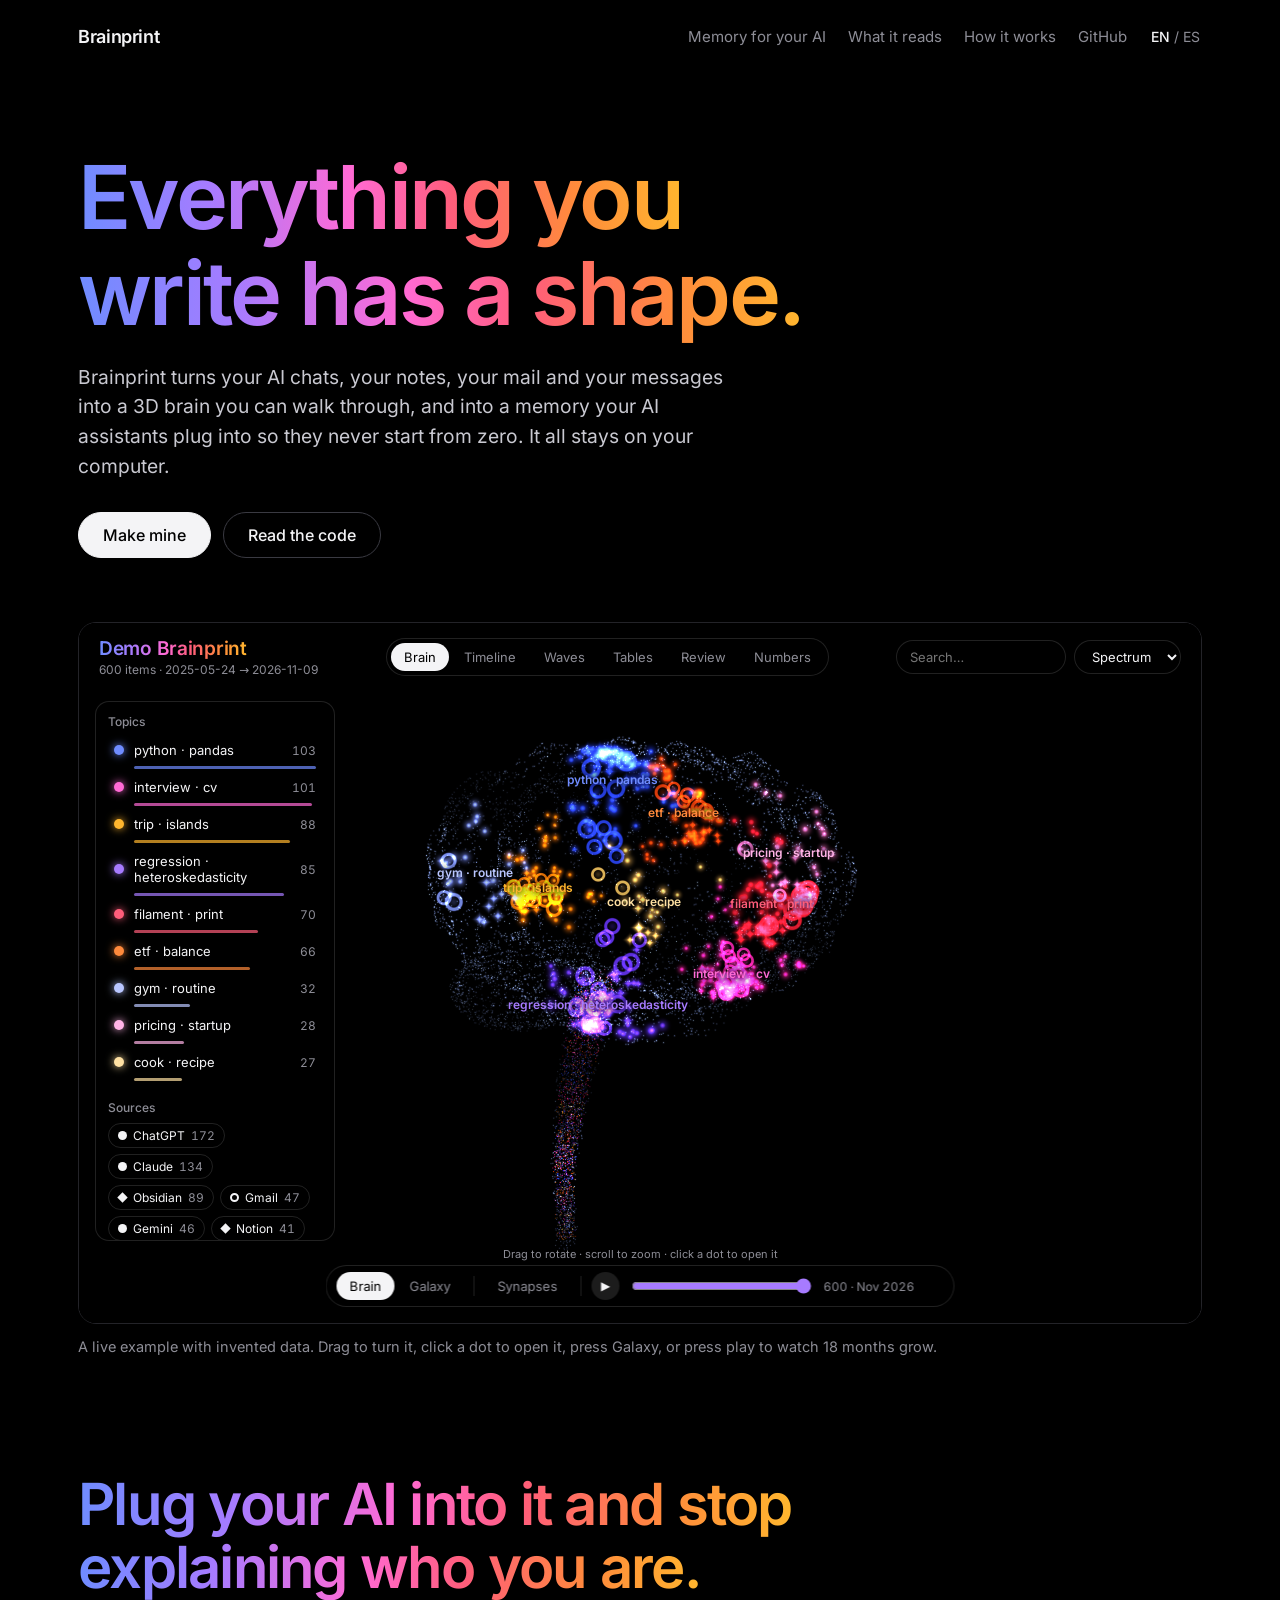
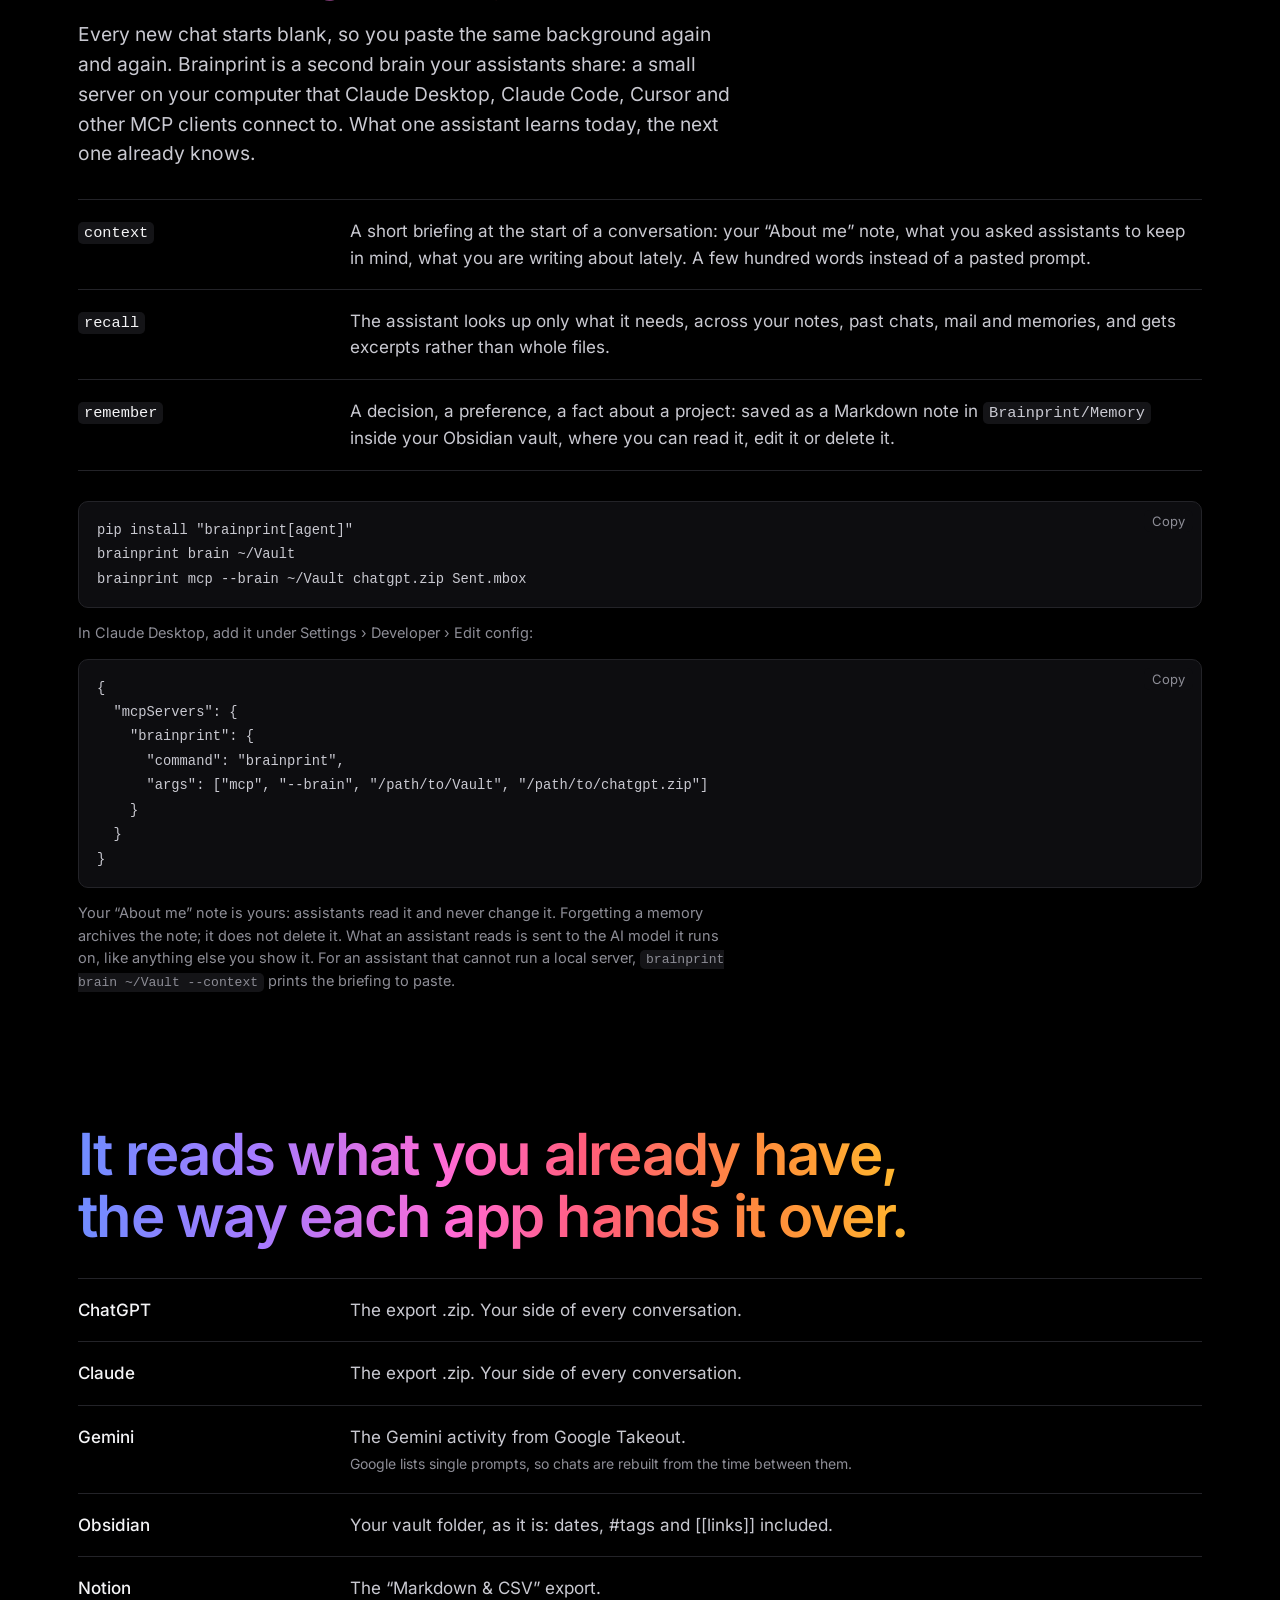
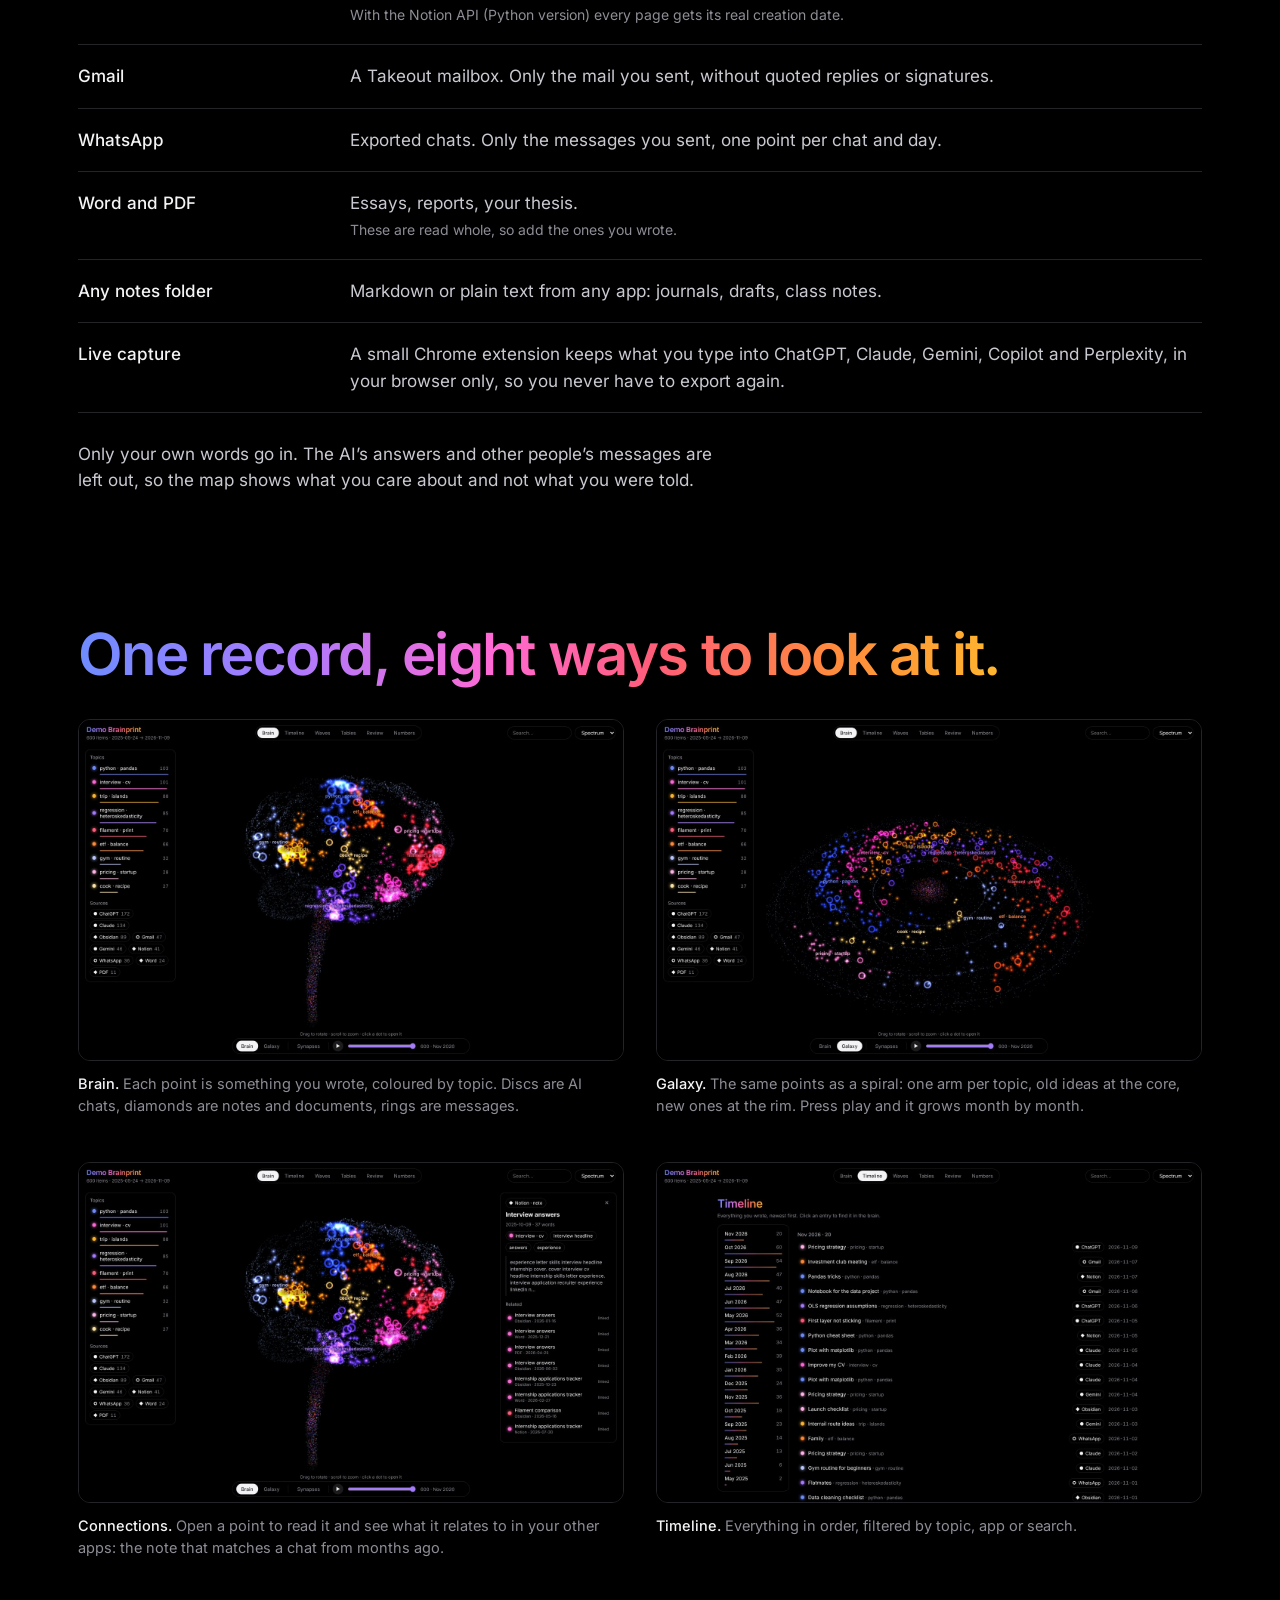
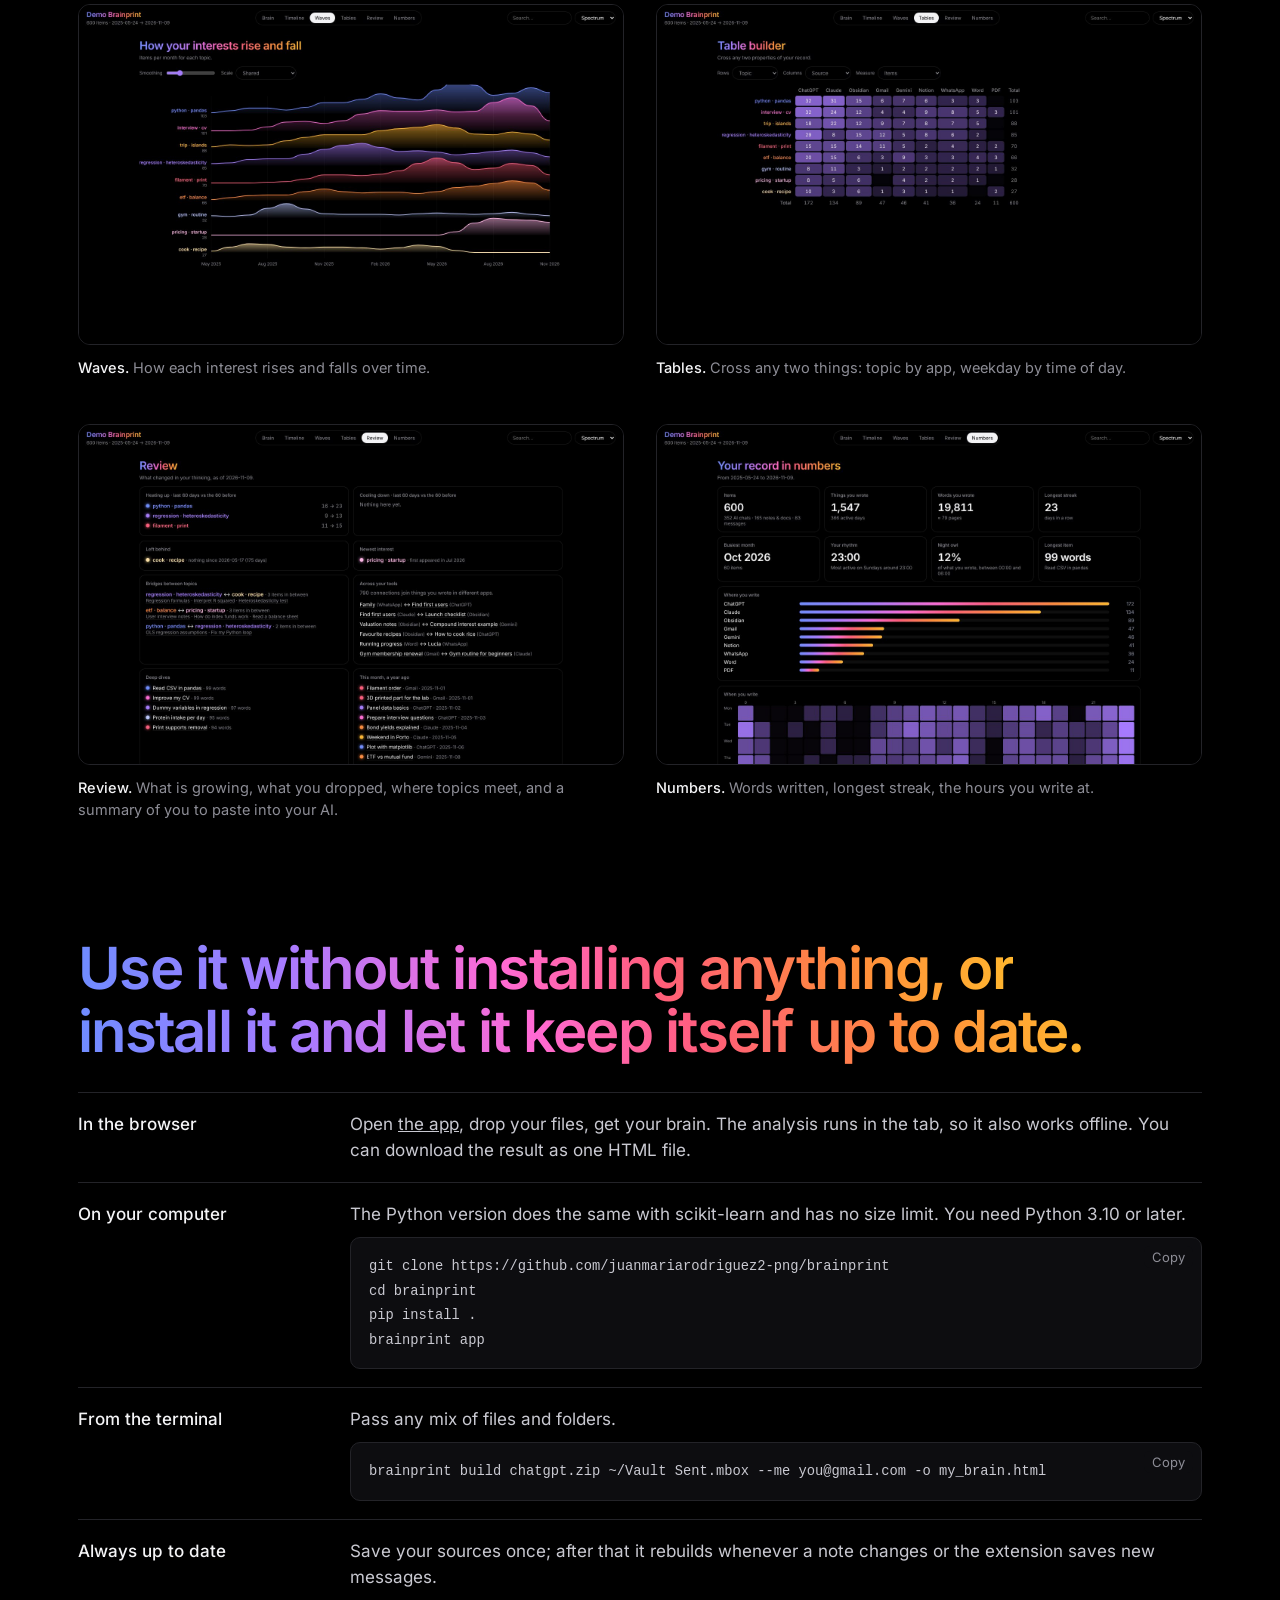
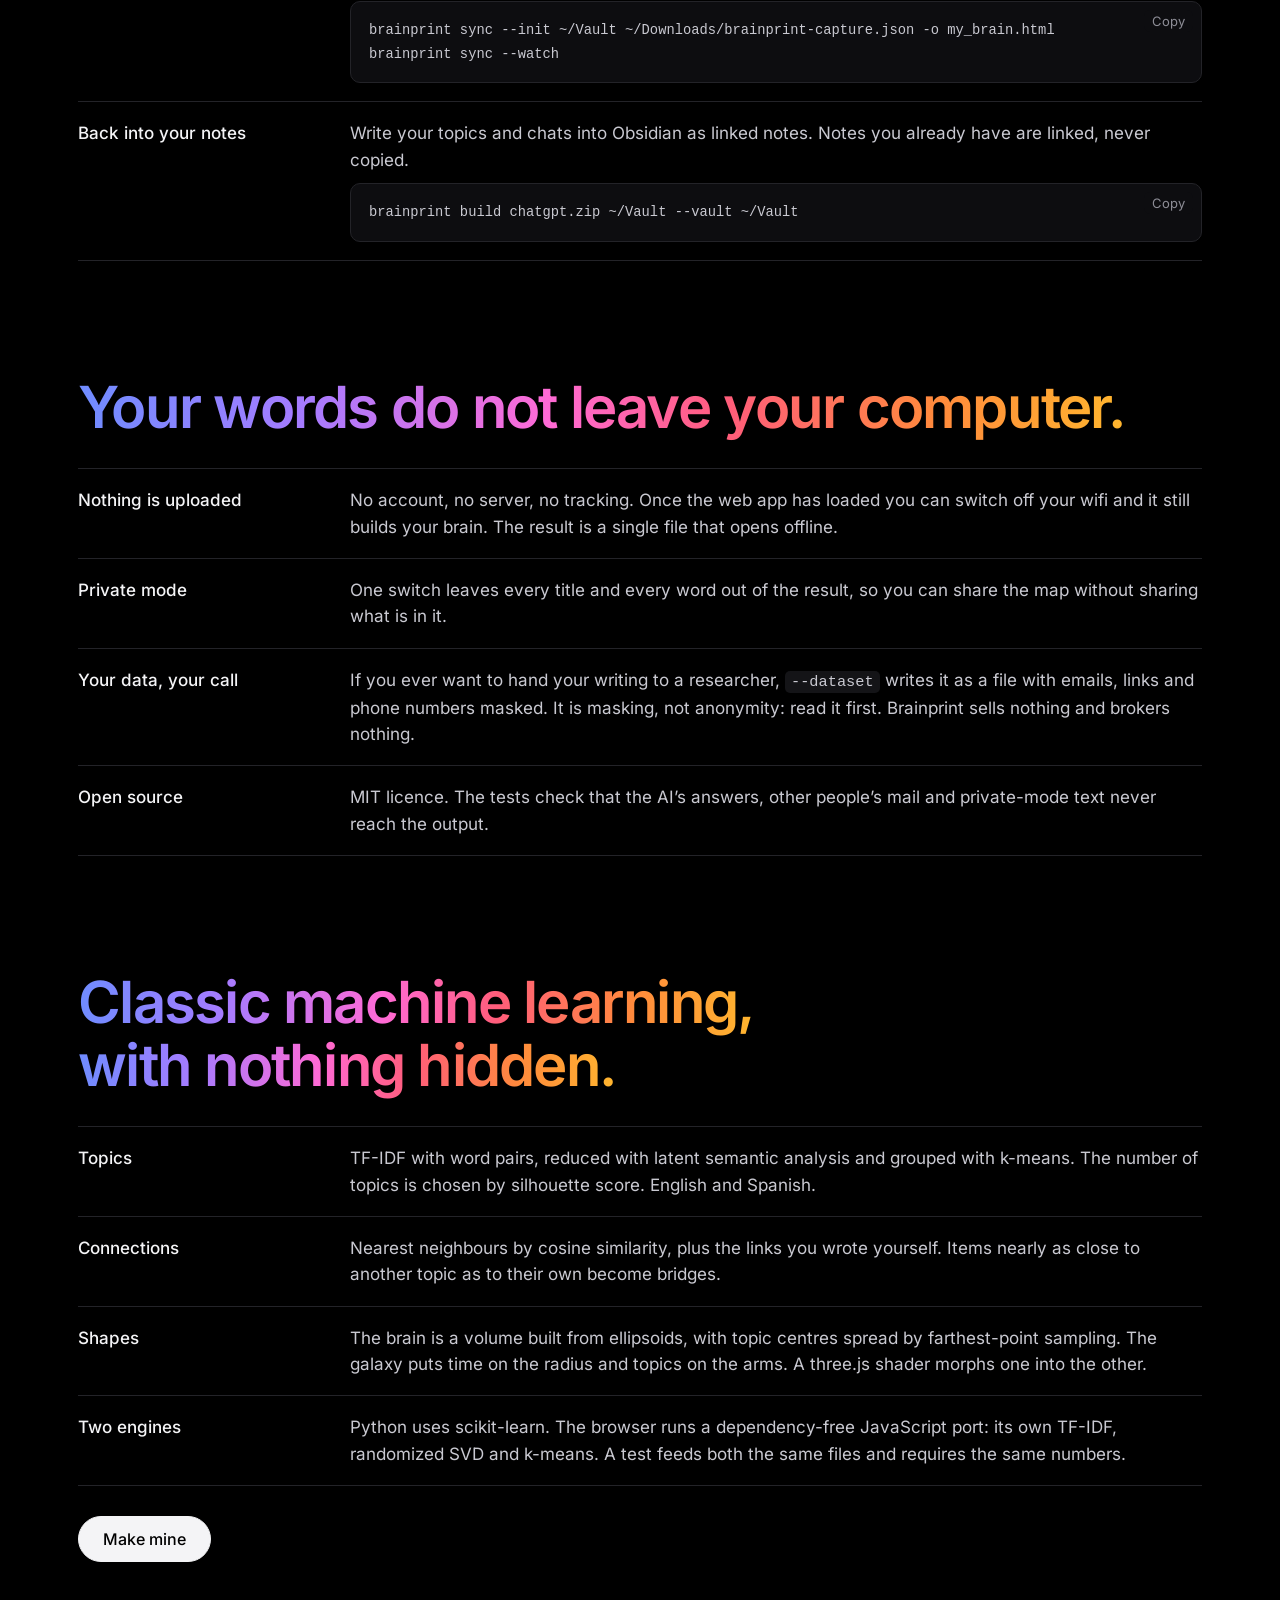
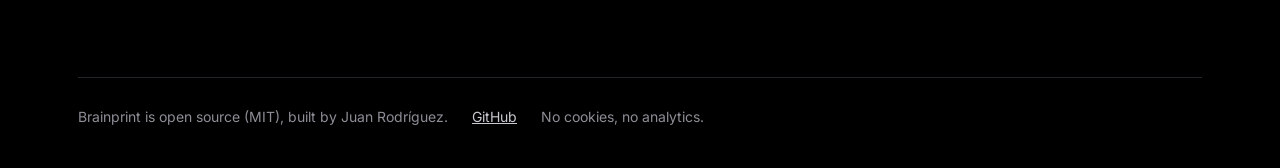
==== docs/index.html @ 8b0976f0 "Brainprint 0.3.0" ====
<!DOCTYPE html>
<html lang="en">
<head>
<meta charset="utf-8">
<meta name="viewport" content="width=device-width, initial-scale=1">
<title>Brainprint: everything you write, as a 3D brain</title>
<meta name="description" content="Brainprint turns your AI chats, notes, documents, mail and messages into a 3D brain you can explore. It runs in your browser and uploads nothing. Open source.">
<meta property="og:title" content="Brainprint: everything you write, as a 3D brain">
<meta property="og:description" content="Your AI chats, notes, mail and messages as a 3D map of what you think about. Runs in your browser, uploads nothing.">
<meta property="og:image" content="https://juanmariarodriguez2-png.github.io/brainprint/img/brain.jpg">
<meta property="og:type" content="website">
<meta name="twitter:card" content="summary_large_image">
<link rel="icon" href="data:image/svg+xml,%3Csvg xmlns='http://www.w3.org/2000/svg' viewBox='0 0 32 32'%3E%3Cdefs%3E%3ClinearGradient id='g' x1='0' x2='1'%3E%3Cstop stop-color='%236f8cff'/%3E%3Cstop offset='.5' stop-color='%23ff6ad5'/%3E%3Cstop offset='1' stop-color='%23ffb62e'/%3E%3C/linearGradient%3E%3C/defs%3E%3Crect width='32' height='32' rx='7' fill='%23000'/%3E%3Ccircle cx='16' cy='16' r='7' fill='url(%23g)'/%3E%3C/svg%3E">
<link rel="stylesheet" href="site.css">
<style>
  .hero { padding-top: clamp(30px, 6vw, 80px); }
  .hero .say { font-size: clamp(38px, 7vw, 88px); }
  .stage { margin-top: clamp(36px, 5vw, 64px); }
  .stage iframe { display: block; width: 100%; height: min(78vh, 760px); min-height: 460px; border: 1px solid var(--line); border-radius: 18px; background: #000; }
  .stage figcaption, .views figcaption { color: var(--mute); font-size: 14.5px; margin-top: 12px; }
  figure { margin: 0; }
  .after { margin-top: 30px; }
  .views { display: grid; grid-template-columns: repeat(2, 1fr); gap: 44px 32px; margin-top: 34px; }
  .views img { width: 100%; aspect-ratio: 16 / 10; object-fit: cover; object-position: top; border: 1px solid var(--line); border-radius: 12px; background: #000; }
  .views figcaption b { color: var(--ink); font-weight: 500; }
  .own { margin-top: 28px; max-width: var(--text); color: var(--soft); }
  pre { position: relative; }
  .copy { all: unset; position: absolute; top: 8px; right: 8px; cursor: pointer; color: var(--mute); font: 13px "Inter", sans-serif;
    background: #0d0d10; padding: 3px 8px; border-radius: 6px; }
  .copy:hover { color: var(--ink); }
  .rows .what pre { margin: 10px 0 0; }
  @media (max-width: 720px) { .views { grid-template-columns: 1fr; gap: 32px; } .stage iframe { height: 70vh; border-radius: 12px; } .top a.opt { display: none; } }
</style>
</head>
<body>
<div class="wrap">
  <header class="top">
    <a class="mark" href="./">Brainprint</a>
    <a class="opt" href="#memory" data-i="navMemory"></a>
    <a class="opt" href="#reads" data-i="navReads"></a>
    <a class="opt" href="#how" data-i="navHow"></a>
    <a href="https://github.com/juanmariarodriguez2-png/brainprint">GitHub</a>
    <button class="lang" id="lang" type="button"></button>
  </header>

  <main>
    <div class="hero">
      <h1 class="say" data-i="heroSay"></h1>
      <p class="lead" data-i="heroLead"></p>
      <div class="actions">
        <a class="btn" href="app/" id="make" data-i="make"></a>
        <a class="btn ghost" href="https://github.com/juanmariarodriguez2-png/brainprint" data-i="code"></a>
      </div>
      <figure class="stage">
        <iframe src="demo.html" title="Brainprint demo" loading="lazy"></iframe>
        <figcaption data-i="demoCap"></figcaption>
      </figure>
    </div>

    <section id="memory">
      <h2 class="say" data-i="agSay"></h2>
      <p class="lead" data-i="agLead"></p>
      <ul class="rows after">
        <li><span class="name"><code>context</code></span><span class="what" data-i="agContext"></span></li>
        <li><span class="name"><code>recall</code></span><span class="what" data-i="agRecall"></span></li>
        <li><span class="name"><code>remember</code></span><span class="what" data-i="agRemember"></span></li>
      </ul>
      <pre class="after"><code>pip install "brainprint[agent]"
brainprint brain ~/Vault
brainprint mcp --brain ~/Vault chatgpt.zip Sent.mbox</code></pre>
      <p class="note" data-i="agCfg"></p>
      <pre><code>{
  "mcpServers": {
    "brainprint": {
      "command": "brainprint",
      "args": ["mcp", "--brain", "/path/to/Vault", "/path/to/chatgpt.zip"]
    }
  }
}</code></pre>
      <p class="note" data-i="agNote" style="max-width:660px"></p>
    </section>

    <section id="reads">
      <h2 class="say" data-i="readsSay"></h2>
      <ul class="rows after">
        <li><span class="name">ChatGPT</span><span class="what" data-i="rChatgpt"></span></li>
        <li><span class="name">Claude</span><span class="what" data-i="rClaude"></span></li>
        <li><span class="name">Gemini</span><span class="what" data-i="rGemini"></span></li>
        <li><span class="name">Obsidian</span><span class="what" data-i="rObsidian"></span></li>
        <li><span class="name">Notion</span><span class="what" data-i="rNotion"></span></li>
        <li><span class="name">Gmail</span><span class="what" data-i="rGmail"></span></li>
        <li><span class="name">WhatsApp</span><span class="what" data-i="rWhatsapp"></span></li>
        <li><span class="name" data-i="rDocsT"></span><span class="what" data-i="rDocs"></span></li>
        <li><span class="name" data-i="rFolderT"></span><span class="what" data-i="rFolder"></span></li>
        <li><span class="name" data-i="rLiveT"></span><span class="what" data-i="rLive"></span></li>
      </ul>
      <p class="own" data-i="own"></p>
    </section>

    <section id="views">
      <h2 class="say" data-i="viewsSay"></h2>
      <div class="views">
        <figure><img src="img/brain.jpg" alt="" loading="lazy"><figcaption data-i="vBrain"></figcaption></figure>
        <figure><img src="img/galaxy.jpg" alt="" loading="lazy"><figcaption data-i="vGalaxy"></figcaption></figure>
        <figure><img src="img/detail.jpg" alt="" loading="lazy"><figcaption data-i="vLinks"></figcaption></figure>
        <figure><img src="img/timeline.jpg" alt="" loading="lazy"><figcaption data-i="vTime"></figcaption></figure>
        <figure><img src="img/waves.jpg" alt="" loading="lazy"><figcaption data-i="vWaves"></figcaption></figure>
        <figure><img src="img/tables.jpg" alt="" loading="lazy"><figcaption data-i="vTables"></figcaption></figure>
        <figure><img src="img/review.jpg" alt="" loading="lazy"><figcaption data-i="vReview"></figcaption></figure>
        <figure><img src="img/numbers.jpg" alt="" loading="lazy"><figcaption data-i="vNumbers"></figcaption></figure>
      </div>
    </section>

    <section id="use">
      <h2 class="say" data-i="useSay"></h2>
      <ul class="rows after">
        <li><span class="name" data-i="uWebT"></span><span class="what" data-i="uWeb"></span></li>
        <li><span class="name" data-i="uPyT"></span><span class="what"><span data-i="uPy"></span>
<pre><code>git clone https://github.com/juanmariarodriguez2-png/brainprint
cd brainprint
pip install .
brainprint app</code></pre></span></li>
        <li><span class="name" data-i="uCliT"></span><span class="what"><span data-i="uCli"></span>
<pre><code>brainprint build chatgpt.zip ~/Vault Sent.mbox --me you@gmail.com -o my_brain.html</code></pre></span></li>
        <li><span class="name" data-i="uLiveT"></span><span class="what"><span data-i="uLive"></span>
<pre><code>brainprint sync --init ~/Vault ~/Downloads/brainprint-capture.json -o my_brain.html
brainprint sync --watch</code></pre></span></li>
        <li><span class="name" data-i="uBackT"></span><span class="what"><span data-i="uBack"></span>
<pre><code>brainprint build chatgpt.zip ~/Vault --vault ~/Vault</code></pre></span></li>
      </ul>
    </section>

    <section id="privacy">
      <h2 class="say" data-i="prSay"></h2>
      <ul class="rows after">
        <li><span class="name" data-i="p1T"></span><span class="what" data-i="p1"></span></li>
        <li><span class="name" data-i="p2T"></span><span class="what" data-i="p2"></span></li>
        <li><span class="name" data-i="p3T"></span><span class="what" data-i="p3"></span></li>
        <li><span class="name" data-i="p4T"></span><span class="what" data-i="p4"></span></li>
      </ul>
    </section>

    <section id="how">
      <h2 class="say" data-i="howSay"></h2>
      <ul class="rows after">
        <li><span class="name" data-i="h1T"></span><span class="what" data-i="h1"></span></li>
        <li><span class="name" data-i="h2T"></span><span class="what" data-i="h2"></span></li>
        <li><span class="name" data-i="h3T"></span><span class="what" data-i="h3"></span></li>
        <li><span class="name" data-i="h4T"></span><span class="what" data-i="h4"></span></li>
      </ul>
      <div class="actions"><a class="btn" href="app/" data-i="make"></a></div>
    </section>
  </main>

  <footer class="end">
    <span data-i="foot1"></span>
    <a href="https://github.com/juanmariarodriguez2-png/brainprint">GitHub</a>
    <span data-i="foot2"></span>
  </footer>
</div>

<script>
const TXT = {
  en: {
    lang: '<b>EN</b> / ES', navMemory: 'Memory for your AI', navReads: 'What it reads', navHow: 'How it works', copy: 'Copy', copied: 'Copied',
    title: 'Brainprint: everything you write, as a 3D brain',
    heroSay: 'Everything you write has a shape.',
    heroLead: 'Brainprint turns your AI chats, your notes, your mail and your messages into a 3D brain you can walk through, and into a memory your AI assistants plug into so they never start from zero. It all stays on your computer.',
    make: 'Make mine', code: 'Read the code',
    demoCap: 'A live example with invented data. Drag to turn it, click a dot to open it, press Galaxy, or press play to watch 18 months grow.',
    readsSay: 'It reads what you already have, the way each app hands it over.',
    rChatgpt: 'The export .zip. Your side of every conversation.',
    rClaude: 'The export .zip. Your side of every conversation.',
    rGemini: 'The Gemini activity from Google Takeout. <small>Google lists single prompts, so chats are rebuilt from the time between them.</small>',
    rObsidian: 'Your vault folder, as it is: dates, #tags and [[links]] included.',
    rNotion: 'The “Markdown &amp; CSV” export. <small>With the Notion API (Python version) every page gets its real creation date.</small>',
    rGmail: 'A Takeout mailbox. Only the mail you sent, without quoted replies or signatures.',
    rWhatsapp: 'Exported chats. Only the messages you sent, one point per chat and day.',
    rDocsT: 'Word and PDF', rDocs: 'Essays, reports, your thesis. <small>These are read whole, so add the ones you wrote.</small>',
    rFolderT: 'Any notes folder', rFolder: 'Markdown or plain text from any app: journals, drafts, class notes.',
    rLiveT: 'Live capture', rLive: 'A small Chrome extension keeps what you type into ChatGPT, Claude, Gemini, Copilot and Perplexity, in your browser only, so you never have to export again.',
    own: 'Only your own words go in. The AI’s answers and other people’s messages are left out, so the map shows what you care about and not what you were told.',
    viewsSay: 'One record, eight ways to look at it.',
    vBrain: '<b>Brain.</b> Each point is something you wrote, coloured by topic. Discs are AI chats, diamonds are notes and documents, rings are messages.',
    vGalaxy: '<b>Galaxy.</b> The same points as a spiral: one arm per topic, old ideas at the core, new ones at the rim. Press play and it grows month by month.',
    vLinks: '<b>Connections.</b> Open a point to read it and see what it relates to in your other apps: the note that matches a chat from months ago.',
    vTime: '<b>Timeline.</b> Everything in order, filtered by topic, app or search.',
    vWaves: '<b>Waves.</b> How each interest rises and falls over time.',
    vTables: '<b>Tables.</b> Cross any two things: topic by app, weekday by time of day.',
    vReview: '<b>Review.</b> What is growing, what you dropped, where topics meet, and a summary of you to paste into your AI.',
    vNumbers: '<b>Numbers.</b> Words written, longest streak, the hours you write at.',
    useSay: 'Use it without installing anything, or install it and let it keep itself up to date.',
    uWebT: 'In the browser', uWeb: 'Open <a href="app/">the app</a>, drop your files, get your brain. The analysis runs in the tab, so it also works offline. You can download the result as one HTML file.',
    uPyT: 'On your computer', uPy: 'The Python version does the same with scikit-learn and has no size limit. You need Python 3.10 or later.',
    uCliT: 'From the terminal', uCli: 'Pass any mix of files and folders.',
    uLiveT: 'Always up to date', uLive: 'Save your sources once; after that it rebuilds whenever a note changes or the extension saves new messages.',
    uBackT: 'Back into your notes', uBack: 'Write your topics and chats into Obsidian as linked notes. Notes you already have are linked, never copied.',
    agSay: 'Plug your AI into it and stop explaining who you are.',
    agLead: 'Every new chat starts blank, so you paste the same background again and again. Brainprint is a second brain your assistants share: a small server on your computer that Claude Desktop, Claude Code, Cursor and other MCP clients connect to. What one assistant learns today, the next one already knows.',
    agContext: 'A short briefing at the start of a conversation: your “About me” note, what you asked assistants to keep in mind, what you are writing about lately. A few hundred words instead of a pasted prompt.',
    agRecall: 'The assistant looks up only what it needs, across your notes, past chats, mail and memories, and gets excerpts rather than whole files.',
    agRemember: 'A decision, a preference, a fact about a project: saved as a Markdown note in <code>Brainprint/Memory</code> inside your Obsidian vault, where you can read it, edit it or delete it.',
    agCfg: 'In Claude Desktop, add it under Settings › Developer › Edit config:',
    agNote: 'Your “About me” note is yours: assistants read it and never change it. Forgetting a memory archives the note; it does not delete it. What an assistant reads is sent to the AI model it runs on, like anything else you show it. For an assistant that cannot run a local server, <code>brainprint brain ~/Vault --context</code> prints the briefing to paste.',
    prSay: 'Your words do not leave your computer.',
    p1T: 'Nothing is uploaded', p1: 'No account, no server, no tracking. Once the web app has loaded you can switch off your wifi and it still builds your brain. The result is a single file that opens offline.',
    p2T: 'Private mode', p2: 'One switch leaves every title and every word out of the result, so you can share the map without sharing what is in it.',
    p3T: 'Your data, your call', p3: 'If you ever want to hand your writing to a researcher, <code>--dataset</code> writes it as a file with emails, links and phone numbers masked. It is masking, not anonymity: read it first. Brainprint sells nothing and brokers nothing.',
    p4T: 'Open source', p4: 'MIT licence. The tests check that the AI’s answers, other people’s mail and private-mode text never reach the output.',
    howSay: 'Classic machine learning, with nothing hidden.',
    h1T: 'Topics', h1: 'TF-IDF with word pairs, reduced with latent semantic analysis and grouped with k-means. The number of topics is chosen by silhouette score. English and Spanish.',
    h2T: 'Connections', h2: 'Nearest neighbours by cosine similarity, plus the links you wrote yourself. Items nearly as close to another topic as to their own become bridges.',
    h3T: 'Shapes', h3: 'The brain is a volume built from ellipsoids, with topic centres spread by farthest-point sampling. The galaxy puts time on the radius and topics on the arms. A three.js shader morphs one into the other.',
    h4T: 'Two engines', h4: 'Python uses scikit-learn. The browser runs a dependency-free JavaScript port: its own TF-IDF, randomized SVD and k-means. A test feeds both the same files and requires the same numbers.',
    foot1: 'Brainprint is open source (MIT), built by Juan Rodríguez.', foot2: 'No cookies, no analytics.',
  },
  es: {
    lang: 'EN / <b>ES</b>', navMemory: 'Memoria para tu IA', navReads: 'Qué lee', navHow: 'Cómo funciona', copy: 'Copiar', copied: 'Copiado',
    title: 'Brainprint: todo lo que escribes, en un cerebro 3D',
    heroSay: 'Todo lo que escribes tiene una forma.',
    heroLead: 'Brainprint convierte tus chats con IA, tus notas, tus correos y tus mensajes en un cerebro 3D que puedes recorrer, y en una memoria a la que se conectan tus asistentes de IA para no empezar nunca de cero. Todo se queda en tu ordenador.',
    make: 'Crear el mío', code: 'Leer el código',
    demoCap: 'Un ejemplo en vivo con datos inventados. Arrastra para girarlo, pulsa un punto para abrirlo, prueba Galaxia o dale a reproducir para ver crecer 18 meses.',
    readsSay: 'Lee lo que ya tienes, tal como te lo da cada app.',
    rChatgpt: 'El .zip de exportación. Tu parte de cada conversación.',
    rClaude: 'El .zip de exportación. Tu parte de cada conversación.',
    rGemini: 'La actividad de Gemini de Google Takeout. <small>Google guarda cada pregunta suelta, así que los chats se reconstruyen por el tiempo entre ellas.</small>',
    rObsidian: 'La carpeta de tu bóveda, tal cual: con fechas, #etiquetas y [[enlaces]].',
    rNotion: 'La exportación «Markdown y CSV». <small>Con la API de Notion (versión en Python) cada página sale con su fecha real de creación.</small>',
    rGmail: 'Un buzón de Takeout. Solo el correo que enviaste, sin respuestas citadas ni firmas.',
    rWhatsapp: 'Chats exportados. Solo los mensajes que enviaste tú, un punto por chat y día.',
    rDocsT: 'Word y PDF', rDocs: 'Trabajos, informes, tu TFG. <small>Estos se leen enteros, así que añade los que hayas escrito tú.</small>',
    rFolderT: 'Cualquier carpeta de notas', rFolder: 'Markdown o texto de cualquier app: diarios, borradores, apuntes.',
    rLiveT: 'Captura en vivo', rLive: 'Una pequeña extensión de Chrome guarda lo que escribes en ChatGPT, Claude, Gemini, Copilot y Perplexity, solo en tu navegador, para que no tengas que exportar nunca más.',
    own: 'Solo entran tus propias palabras. Las respuestas de la IA y los mensajes de otras personas se quedan fuera, así que el mapa enseña lo que te importa a ti y no lo que te contaron.',
    viewsSay: 'Un mismo registro, mirado de ocho maneras.',
    vBrain: '<b>Cerebro.</b> Cada punto es algo que escribiste, coloreado por tema. Los discos son chats con IA, los rombos notas y documentos, los anillos mensajes.',
    vGalaxy: '<b>Galaxia.</b> Los mismos puntos en espiral: un brazo por tema, las ideas antiguas en el núcleo y las nuevas en el borde. Dale a reproducir y crece mes a mes.',
    vLinks: '<b>Conexiones.</b> Abre un punto para leerlo y ver con qué se relaciona en tus otras apps: la nota que encaja con un chat de hace meses.',
    vTime: '<b>Cronología.</b> Todo en orden, filtrado por tema, app o búsqueda.',
    vWaves: '<b>Olas.</b> Cómo sube y baja cada interés con el tiempo.',
    vTables: '<b>Tablas.</b> Cruza dos cosas cualesquiera: tema por app, día de la semana por momento del día.',
    vReview: '<b>Repaso.</b> Qué crece, qué has dejado, dónde se tocan los temas y un resumen de ti para pegar en tu IA.',
    vNumbers: '<b>Números.</b> Palabras escritas, tu racha más larga, las horas a las que escribes.',
    useSay: 'Úsalo sin instalar nada, o instálalo y deja que se ponga al día solo.',
    uWebT: 'En el navegador', uWeb: 'Abre <a href="app/">la app</a>, suelta tus archivos y sale tu cerebro. El análisis se hace en la pestaña, así que también funciona sin conexión. Puedes descargar el resultado como un único HTML.',
    uPyT: 'En tu ordenador', uPy: 'La versión en Python hace lo mismo con scikit-learn y no tiene límite de tamaño. Necesitas Python 3.10 o posterior.',
    uCliT: 'Desde la terminal', uCli: 'Pasa cualquier mezcla de archivos y carpetas.',
    uLiveT: 'Siempre al día', uLive: 'Guarda tus fuentes una vez; a partir de ahí se rehace cada vez que cambia una nota o la extensión guarda mensajes nuevos.',
    uBackT: 'De vuelta a tus notas', uBack: 'Escribe tus temas y chats en Obsidian como notas enlazadas. Las notas que ya tienes se enlazan, nunca se copian.',
    agSay: 'Conéctale tu IA y deja de explicarle quién eres.',
    agLead: 'Cada chat nuevo empieza en blanco, así que pegas el mismo contexto una y otra vez. Brainprint es un segundo cerebro que comparten tus asistentes: un pequeño servidor en tu ordenador al que se conectan Claude Desktop, Claude Code, Cursor y otros clientes MCP. Lo que un asistente aprende hoy, el siguiente ya lo sabe.',
    agContext: 'Un resumen corto al empezar la conversación: tu nota «Sobre mí», lo que has pedido a los asistentes que tengan presente y de qué escribes últimamente. Unos cientos de palabras en lugar de un prompt pegado.',
    agRecall: 'El asistente busca solo lo que necesita entre tus notas, chats antiguos, correos y recuerdos, y recibe fragmentos en vez de archivos enteros.',
    agRemember: 'Una decisión, una preferencia, un dato de un proyecto: se guarda como nota Markdown en <code>Brainprint/Memory</code>, dentro de tu bóveda de Obsidian, donde puedes leerla, editarla o borrarla.',
    agCfg: 'En Claude Desktop, añádelo en Ajustes › Desarrollador › Editar configuración:',
    agNote: 'Tu nota «Sobre mí» es tuya: los asistentes la leen y nunca la cambian. Olvidar un recuerdo archiva la nota; no la borra. Lo que un asistente lee se envía al modelo de IA con el que funciona, igual que cualquier otra cosa que le enseñes. Para un asistente que no puede ejecutar un servidor local, <code>brainprint brain ~/Vault --context</code> imprime el resumen para pegarlo.',
    prSay: 'Tus palabras no salen de tu ordenador.',
    p1T: 'No se sube nada', p1: 'Sin cuenta, sin servidor, sin rastreo. Una vez cargada la app web, puedes desconectar el wifi y sigue construyendo tu cerebro. El resultado es un único archivo que se abre sin conexión.',
    p2T: 'Modo privado', p2: 'Un interruptor deja fuera todos los títulos y todo el texto, para que puedas compartir el mapa sin compartir lo que contiene.',
    p3T: 'Tus datos, tu decisión', p3: 'Si algún día quieres ceder lo que has escrito a un investigador, <code>--dataset</code> lo guarda en un archivo con correos, enlaces y teléfonos tapados. Es tapar, no anonimizar: léelo antes. Brainprint no vende nada ni hace de intermediario.',
    p4T: 'Código abierto', p4: 'Licencia MIT. Los tests comprueban que las respuestas de la IA, el correo ajeno y el texto en modo privado nunca llegan al resultado.',
    howSay: 'Machine learning clásico, sin nada escondido.',
    h1T: 'Temas', h1: 'TF-IDF con pares de palabras, reducido con análisis semántico latente y agrupado con k-means. El número de temas se elige con el coeficiente de silueta. En español y en inglés.',
    h2T: 'Conexiones', h2: 'Vecinos más cercanos por similitud del coseno, más los enlaces que escribiste tú. Lo que queda casi tan cerca de otro tema como del suyo se convierte en puente.',
    h3T: 'Formas', h3: 'El cerebro es un volumen hecho de elipsoides, con los centros de los temas repartidos por farthest-point sampling. La galaxia pone el tiempo en el radio y los temas en los brazos. Un shader de three.js transforma una en otra.',
    h4T: 'Dos motores', h4: 'Python usa scikit-learn. El navegador ejecuta una versión en JavaScript sin dependencias: su propio TF-IDF, SVD aleatorizado y k-means. Un test les da los mismos archivos a los dos y exige los mismos números.',
    foot1: 'Brainprint es código abierto (MIT), creado por Juan Rodríguez.', foot2: 'Sin cookies ni analítica.',
  },
};
let lang = new URLSearchParams(location.search).get('lang') || (navigator.language || 'en').slice(0, 2);
lang = lang === 'es' ? 'es' : 'en';
function apply() {
  const T = TXT[lang];
  document.documentElement.lang = lang;
  document.title = T.title;
  document.querySelectorAll('[data-i]').forEach(el => { el.innerHTML = el.classList.contains('say') ? `<span>${T[el.dataset.i]}</span>` : T[el.dataset.i]; });
  document.getElementById('lang').innerHTML = T.lang;
  document.querySelectorAll('.copy').forEach(b => { b.textContent = T.copy; });
  document.querySelectorAll('a[href^="app/"]').forEach(a => { a.href = 'app/' + (lang === 'es' ? '?lang=es' : ''); });
  const demo = document.querySelector('.stage iframe'), src = lang === 'es' ? 'demo_es.html' : 'demo.html';
  if (demo.getAttribute('src') !== src) demo.setAttribute('src', src);
}
document.querySelectorAll('pre').forEach(pre => {
  const b = document.createElement('button');
  b.className = 'copy'; b.type = 'button';
  b.onclick = () => navigator.clipboard.writeText(pre.querySelector('code').textContent.trim()).then(() => {
    b.textContent = TXT[lang].copied; setTimeout(() => { b.textContent = TXT[lang].copy; }, 1300);
  });
  pre.appendChild(b);
});
document.getElementById('lang').onclick = () => { lang = lang === 'en' ? 'es' : 'en'; apply(); };
apply();
</script>
</body>
</html>
---- docs/site.css ----
/* Brainprint site: true black, one typeface, and the spectrum gradient kept for whole sentences. */
@font-face { font-family: "Inter"; src: url("fonts/inter-latin.woff2") format("woff2"); font-weight: 100 900; font-display: swap; }
:root {
  --black: #000; --ink: #f4f4f6; --soft: #c9c9d1; --mute: #8d8d96; --line: #232328;
  --spectrum: linear-gradient(90deg, #6f8cff 0%, #a77bff 22%, #ff6ad5 45%, #ff5d7a 62%, #ff8a3c 82%, #ffb62e 100%);
  --wide: 1180px; --text: 660px;
}
* { box-sizing: border-box; }
html { background: var(--black); color: var(--ink); font: 400 17px/1.55 "Inter", "Segoe UI", system-ui, -apple-system, sans-serif;
  -webkit-font-smoothing: antialiased; scroll-behavior: smooth; }
body { margin: 0; background: var(--black); }
a { color: inherit; }
img { max-width: 100%; display: block; }
::selection { background: #a77bff; color: #000; }
:focus-visible { outline: 2px solid #a77bff; outline-offset: 3px; border-radius: 4px; }

.wrap { max-width: var(--wide); margin: 0 auto; padding: 0 28px; }
.spectrum { background: var(--spectrum); -webkit-background-clip: text; background-clip: text; color: transparent;
  width: fit-content; max-width: 100%; }
/* A statement: one whole sentence in the gradient, never a single accented word. */
.say { font-weight: 600; font-size: clamp(30px, 4.6vw, 58px); line-height: 1.08; letter-spacing: -0.03em; margin: 0; text-wrap: balance; }
/* The gradient runs across each line of the sentence, whatever its length. */
.say > span { background: var(--spectrum); -webkit-background-clip: text; background-clip: text; color: transparent;
  -webkit-box-decoration-break: clone; box-decoration-break: clone; padding-bottom: 0.14em; }
.say.small { font-size: clamp(24px, 3vw, 36px); letter-spacing: -0.025em; }
.lead { color: var(--soft); font-size: clamp(17px, 1.5vw, 20px); max-width: var(--text); margin: 22px 0 0; }
.note { color: var(--mute); font-size: 14.5px; }
p { margin: 0 0 14px; }

.top { display: flex; align-items: center; gap: 22px; padding: 22px 0; font-size: 15px; }
.top .mark { font-weight: 600; letter-spacing: -0.02em; font-size: 18px; text-decoration: none; margin-right: auto; }
.top a { color: var(--mute); text-decoration: none; }
.top a:hover, .top a.mark { color: var(--ink); }
.lang { all: unset; cursor: pointer; color: var(--mute); font-size: 14px; padding: 4px 2px; }
.lang b { color: var(--ink); font-weight: 500; }

.btn { display: inline-flex; align-items: center; justify-content: center; gap: 8px; cursor: pointer; text-decoration: none;
  font: 500 16px/1 "Inter", system-ui, sans-serif; padding: 14px 24px; border-radius: 999px; border: 1px solid var(--ink);
  background: var(--ink); color: #000; }
.btn:hover { background: #fff; }
.btn.ghost { background: none; color: var(--ink); border-color: #3a3a42; }
.btn.ghost:hover { border-color: var(--ink); background: none; }
.btn[disabled] { opacity: 0.4; cursor: default; }
.actions { display: flex; flex-wrap: wrap; gap: 12px; margin-top: 30px; }

/* Rows separated by hairlines instead of cards. */
.rows { border-top: 1px solid var(--line); margin: 0; padding: 0; list-style: none; }
.rows > * { border-bottom: 1px solid var(--line); padding: 18px 0; display: grid; grid-template-columns: minmax(150px, 240px) 1fr; gap: 8px 32px; align-items: baseline; }
.rows > * > * { min-width: 0; }
.rows .name { font-weight: 500; }
.rows .what { color: var(--soft); }
.rows .what small { display: block; color: var(--mute); font-size: 14px; margin-top: 3px; }
code, kbd, pre { font-family: ui-monospace, "SF Mono", Menlo, Consolas, monospace; font-size: 0.9em; }
code { background: #141417; padding: 2px 6px; border-radius: 5px; }
pre { max-width: 100%; background: #0d0d10; border: 1px solid var(--line); border-radius: 10px; padding: 16px 18px; overflow: auto; margin: 14px 0; color: var(--soft); line-height: 1.6; }
pre code { background: none; padding: 0; }

section { padding: clamp(64px, 9vw, 120px) 0 0; }
footer.end { margin-top: clamp(64px, 9vw, 120px); border-top: 1px solid var(--line); padding: 28px 0 44px; color: var(--mute); font-size: 14px;
  display: flex; flex-wrap: wrap; gap: 8px 24px; }
footer.end a { color: var(--soft); }

@media (max-width: 720px) {
  html { font-size: 16px; }
  .wrap { padding: 0 18px; }
  .rows > * { grid-template-columns: 1fr; gap: 4px; padding: 15px 0; }
  .top { gap: 14px; flex-wrap: wrap; }
  .btn { padding: 13px 20px; }
}
@media (prefers-reduced-motion: reduce) { html { scroll-behavior: auto; } }
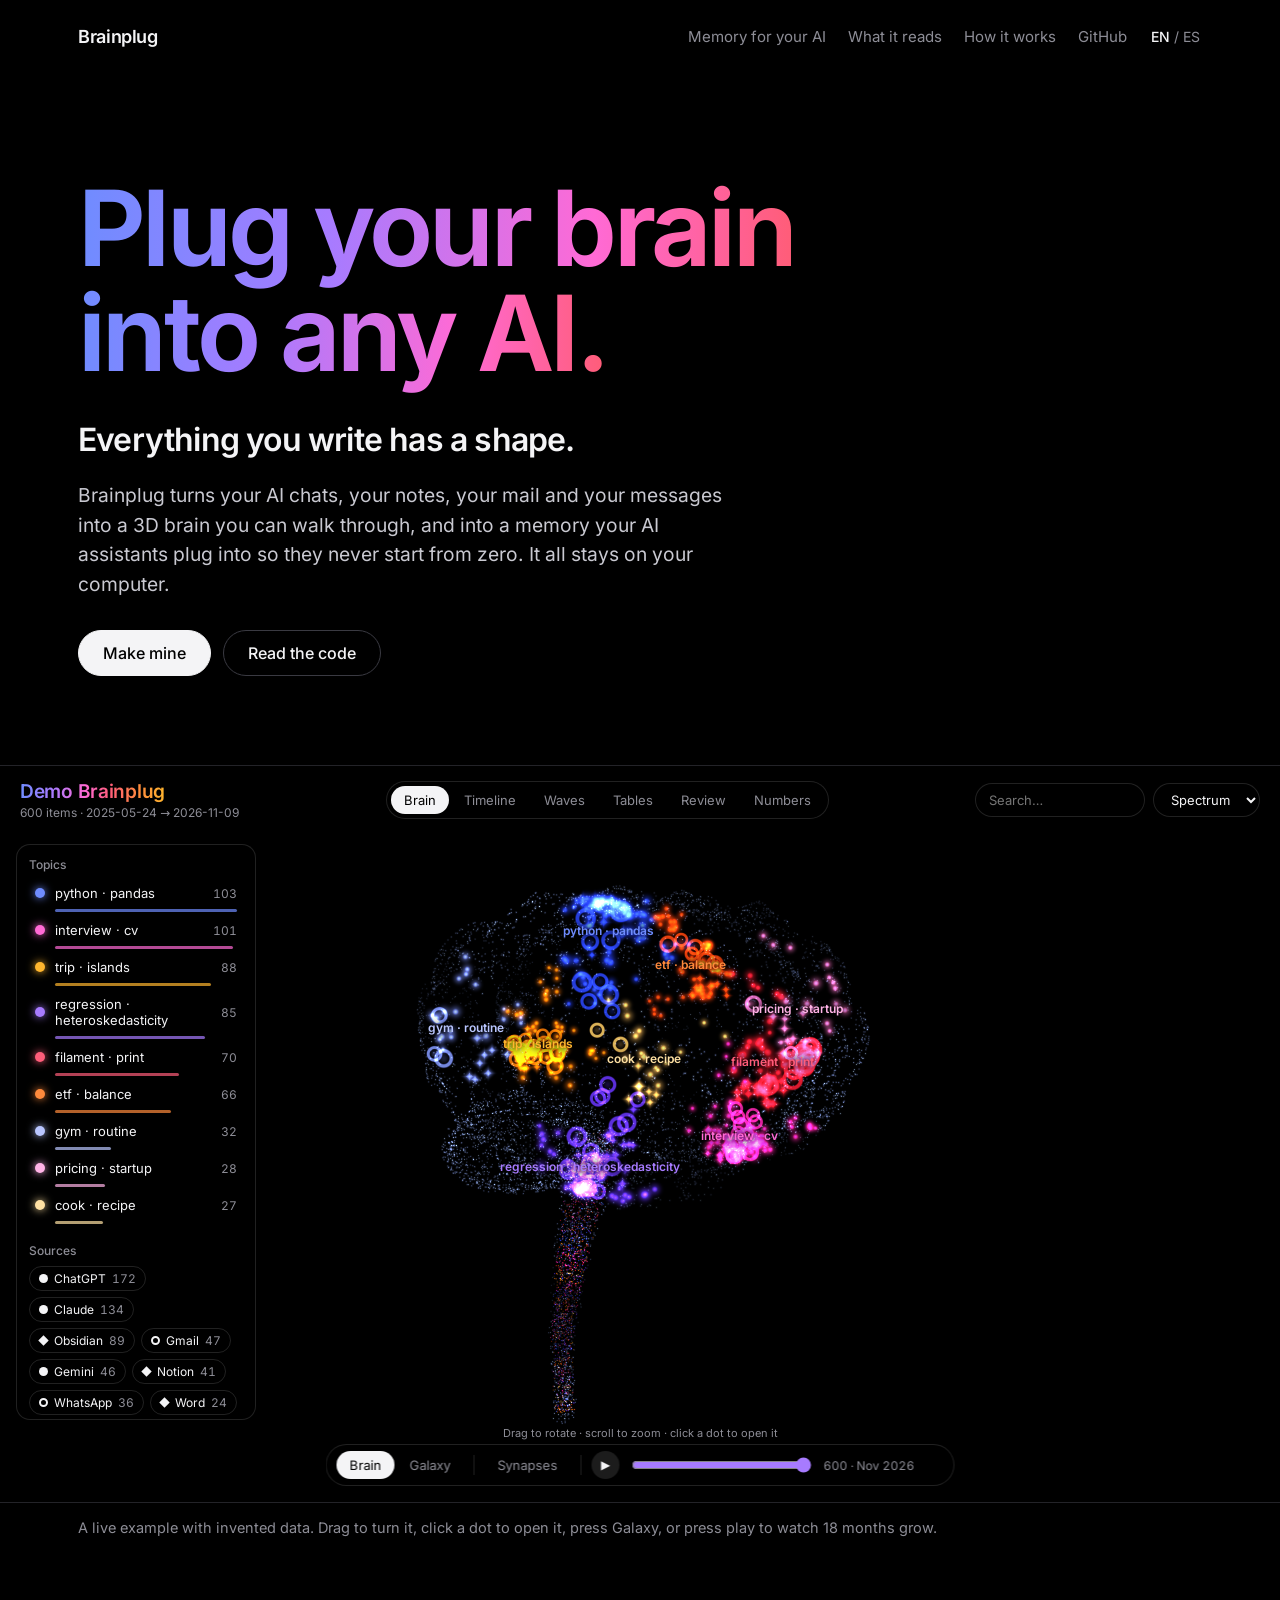
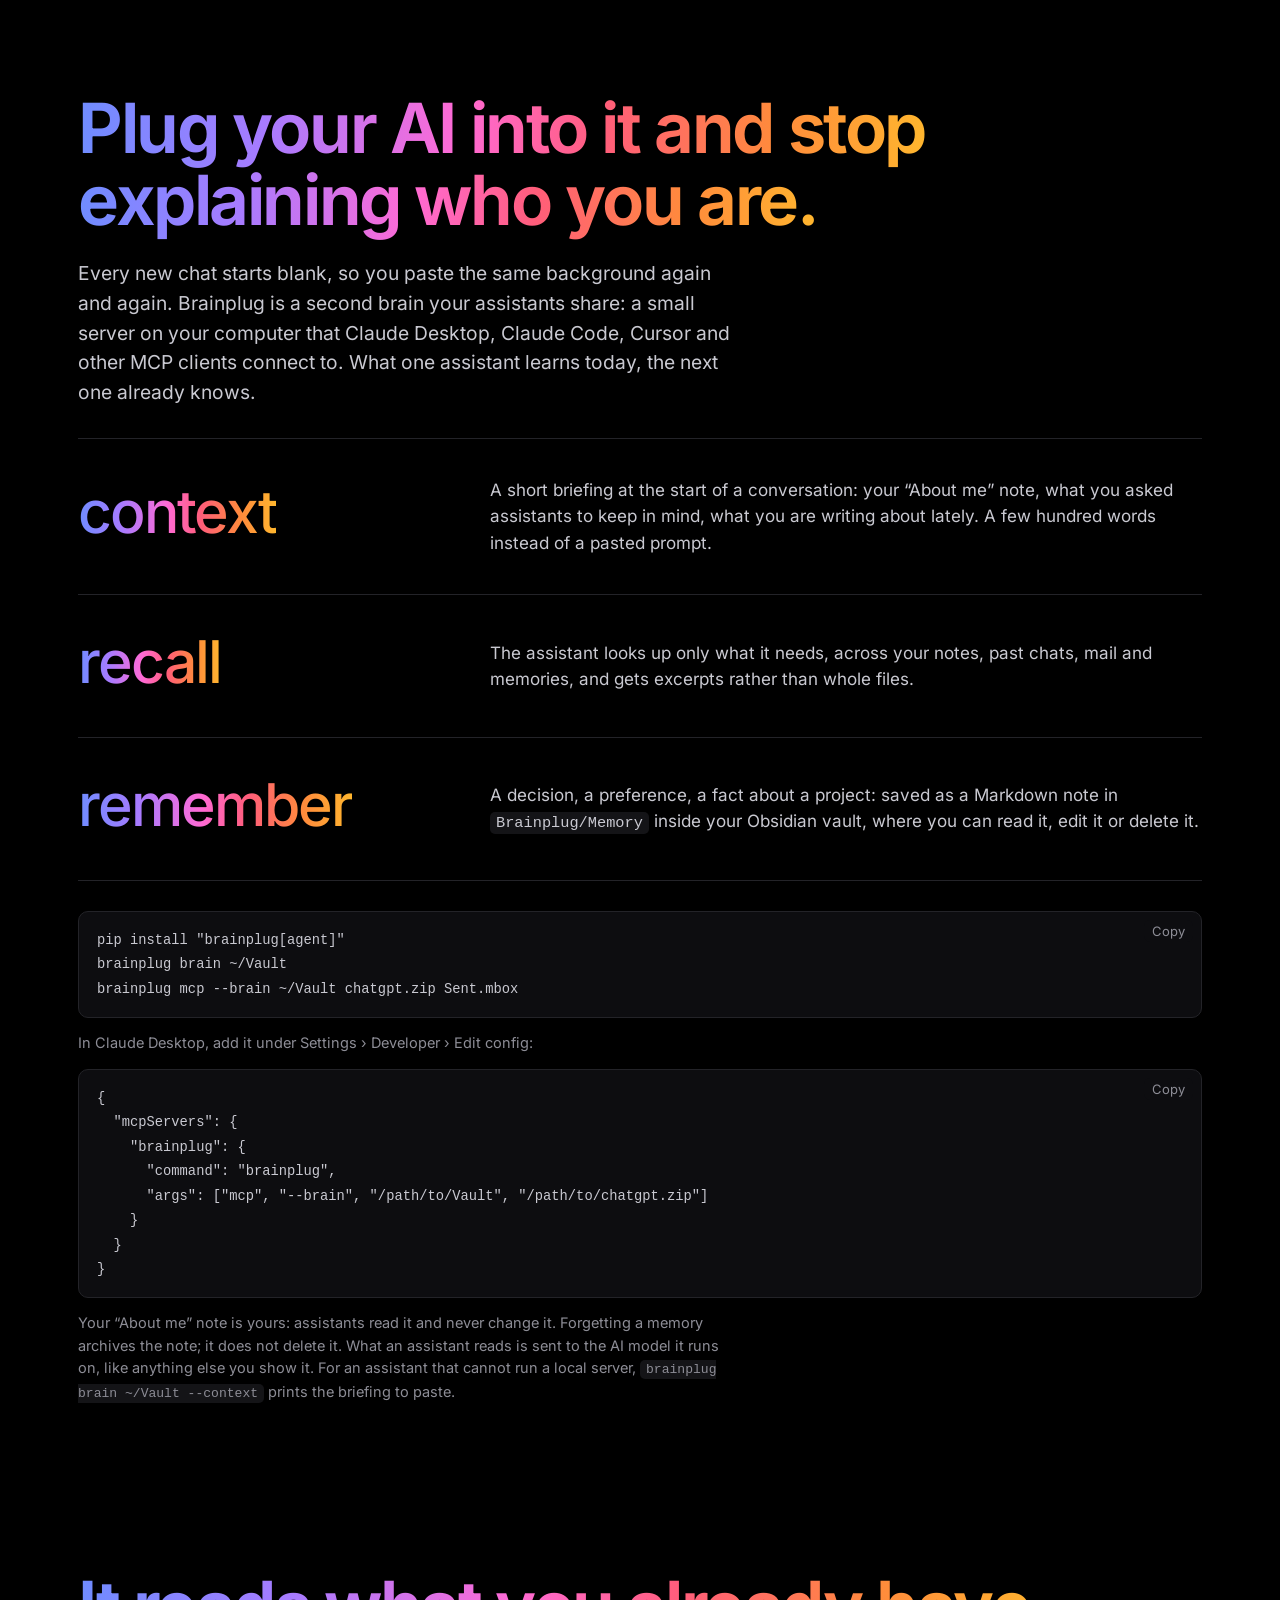
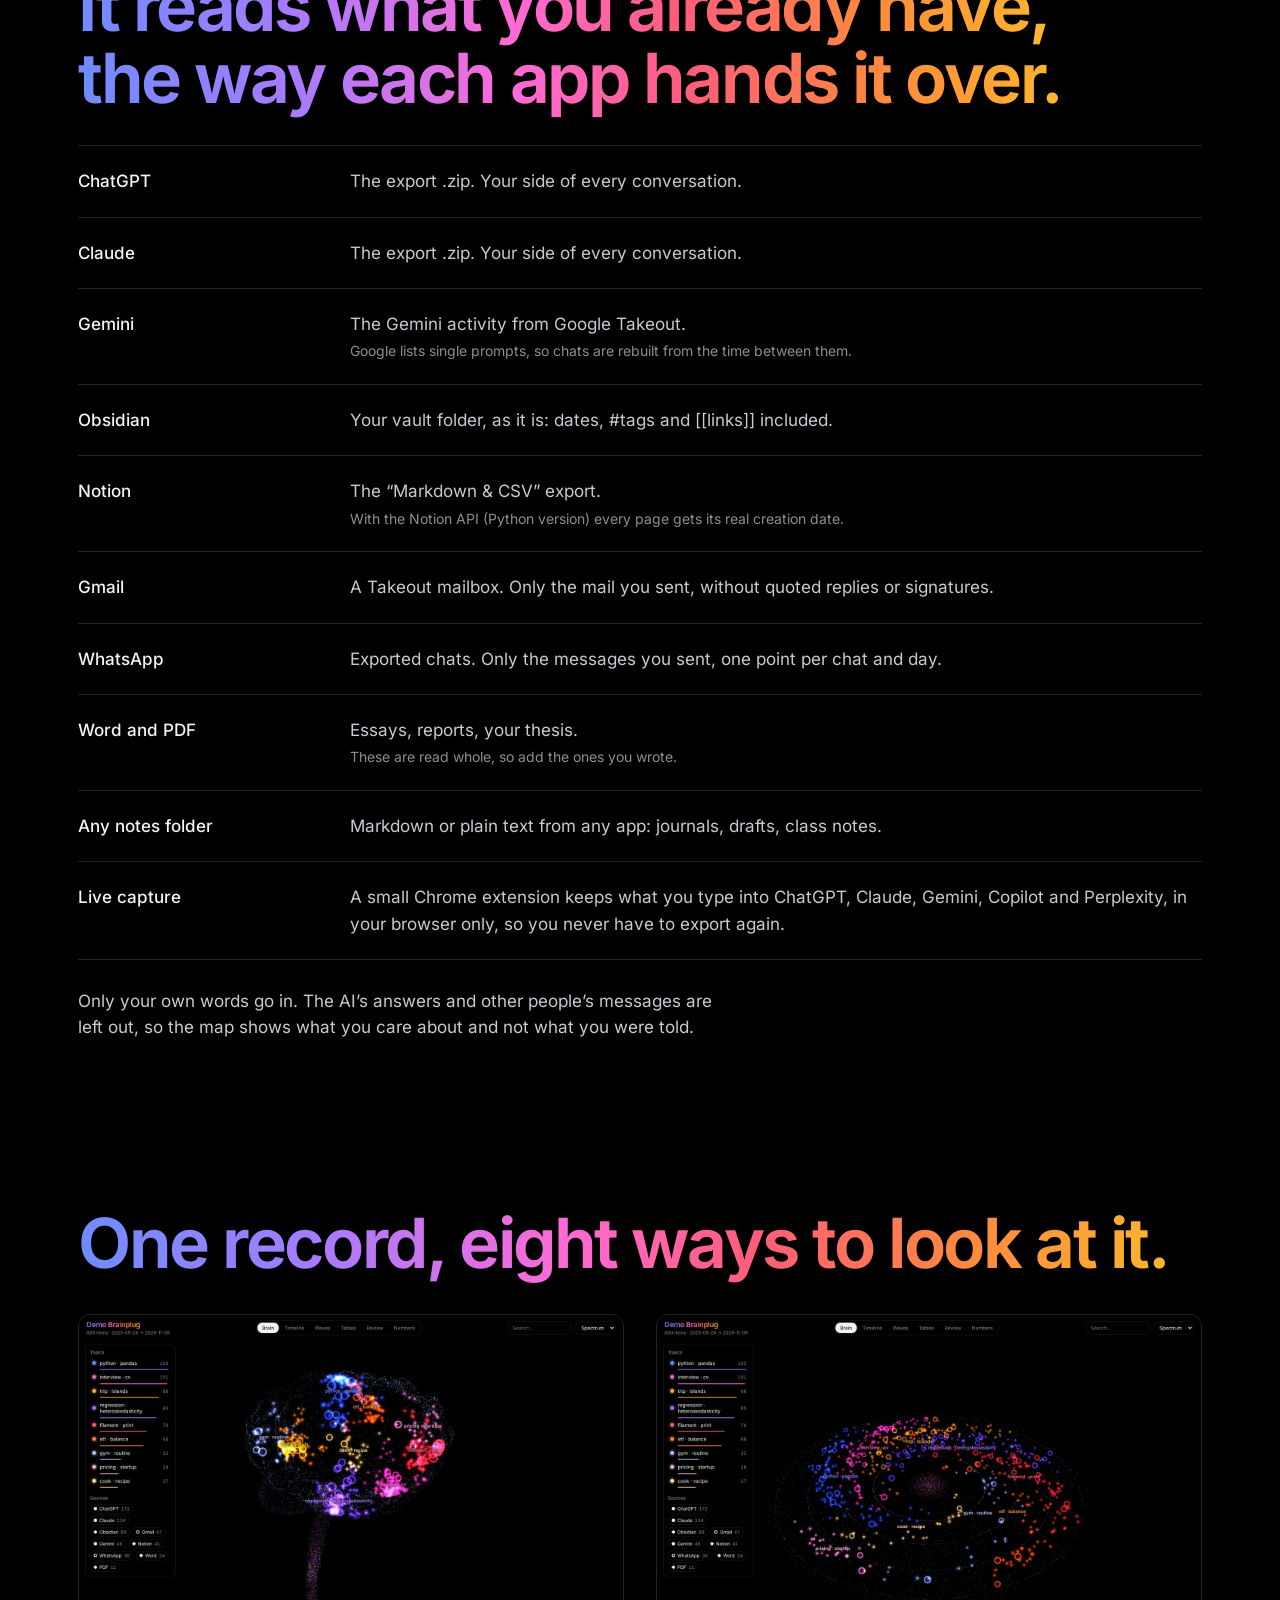
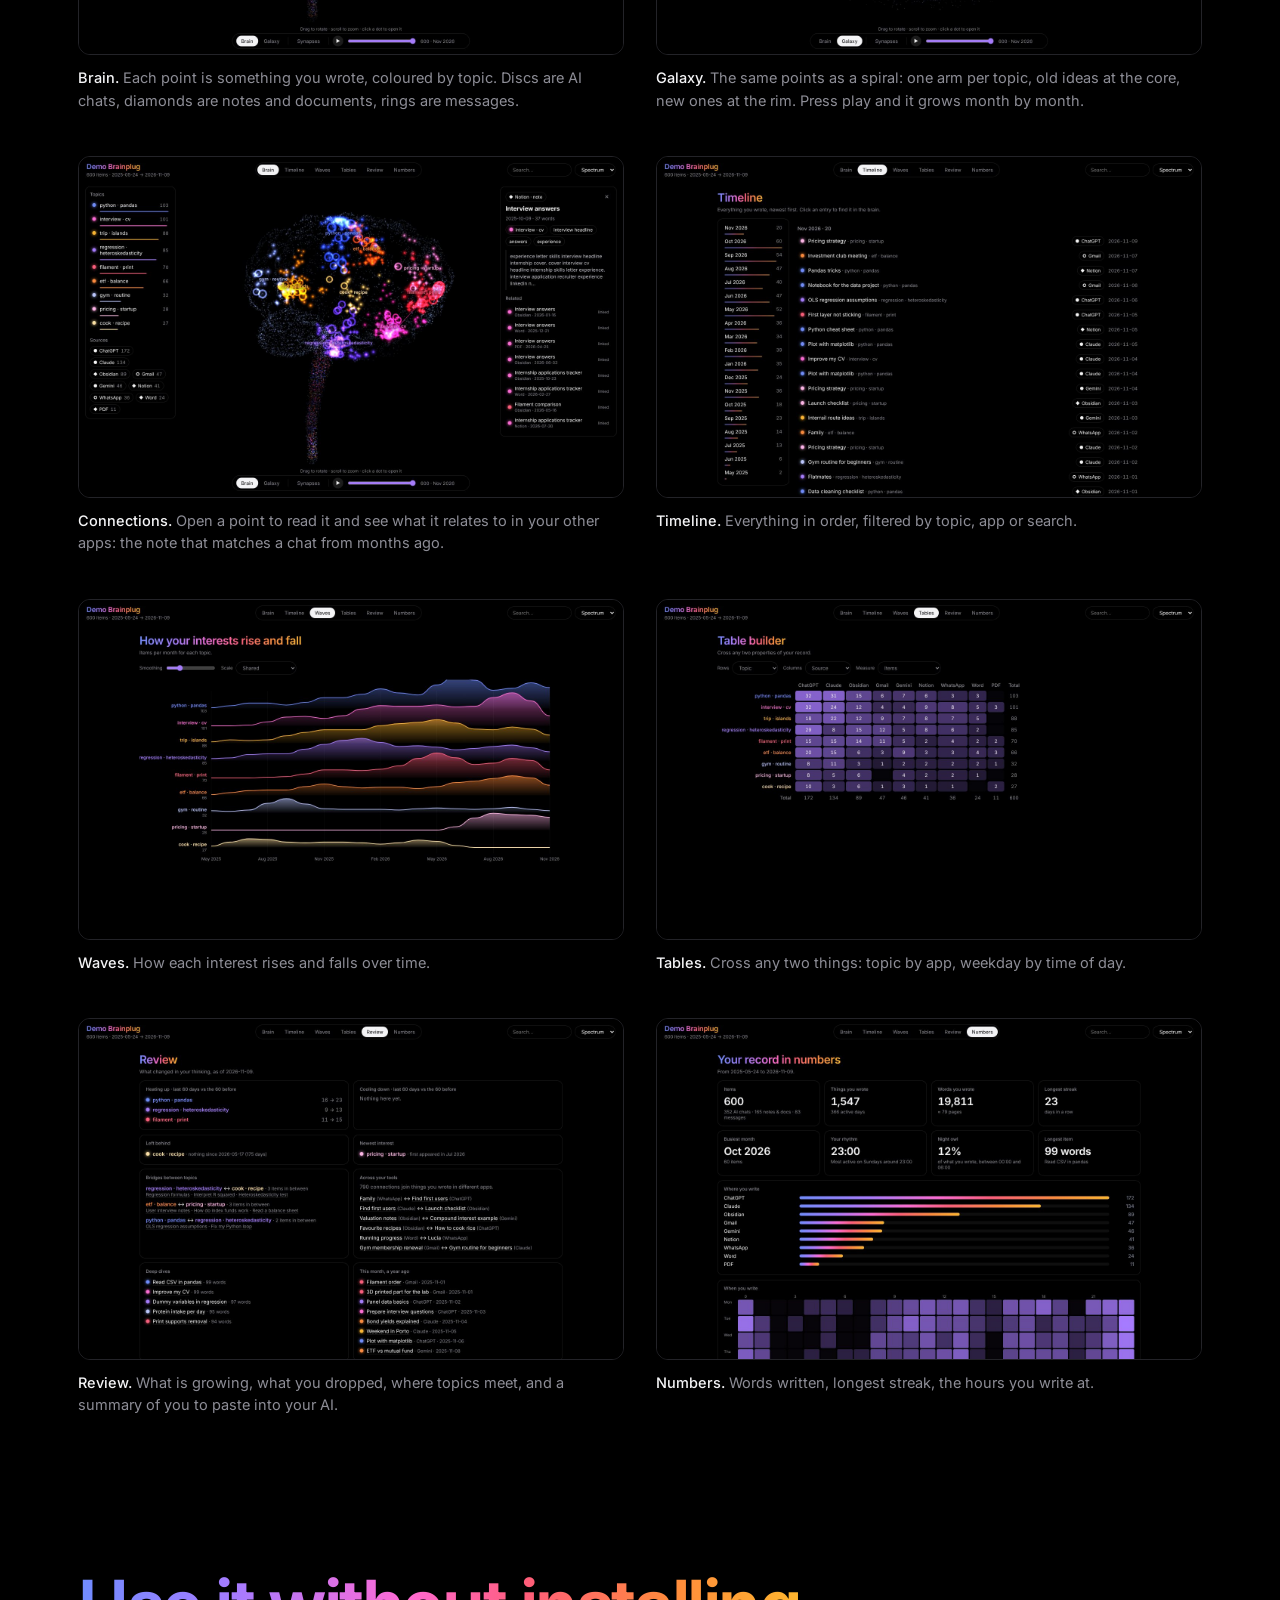
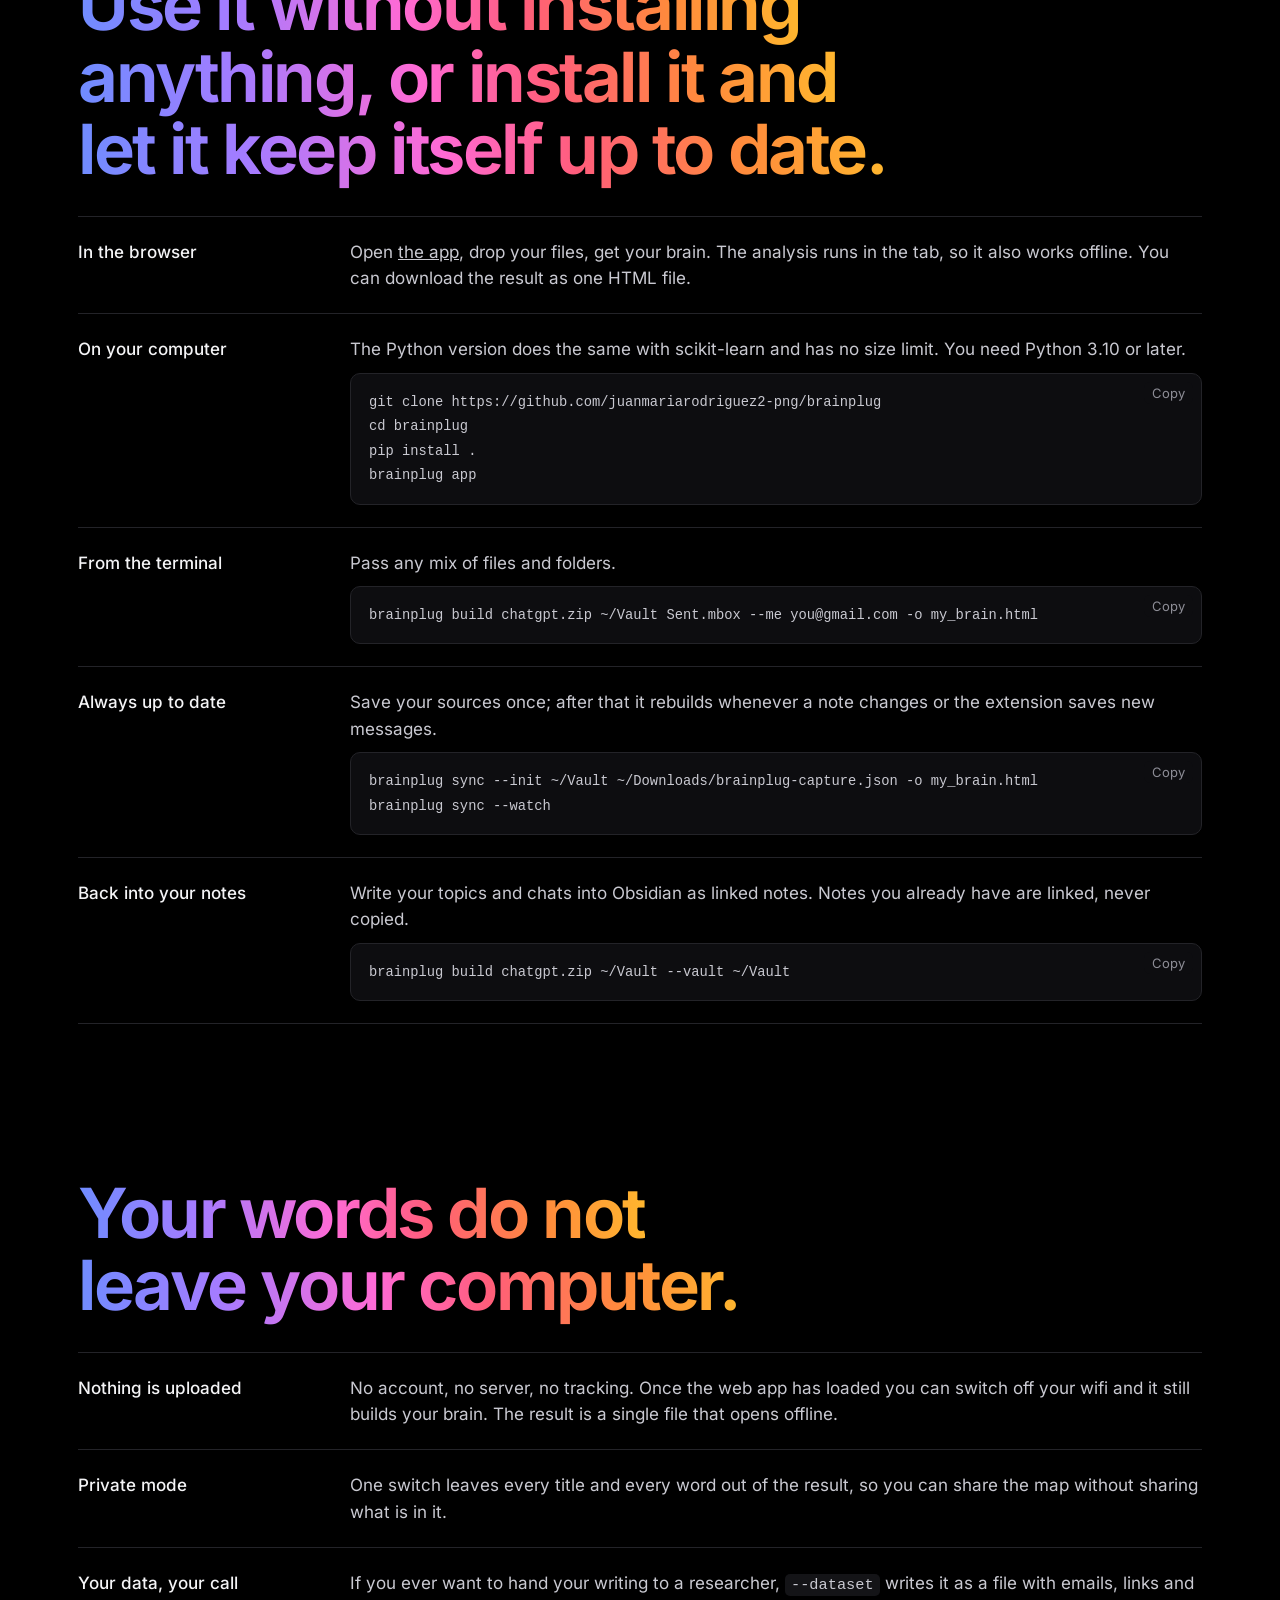
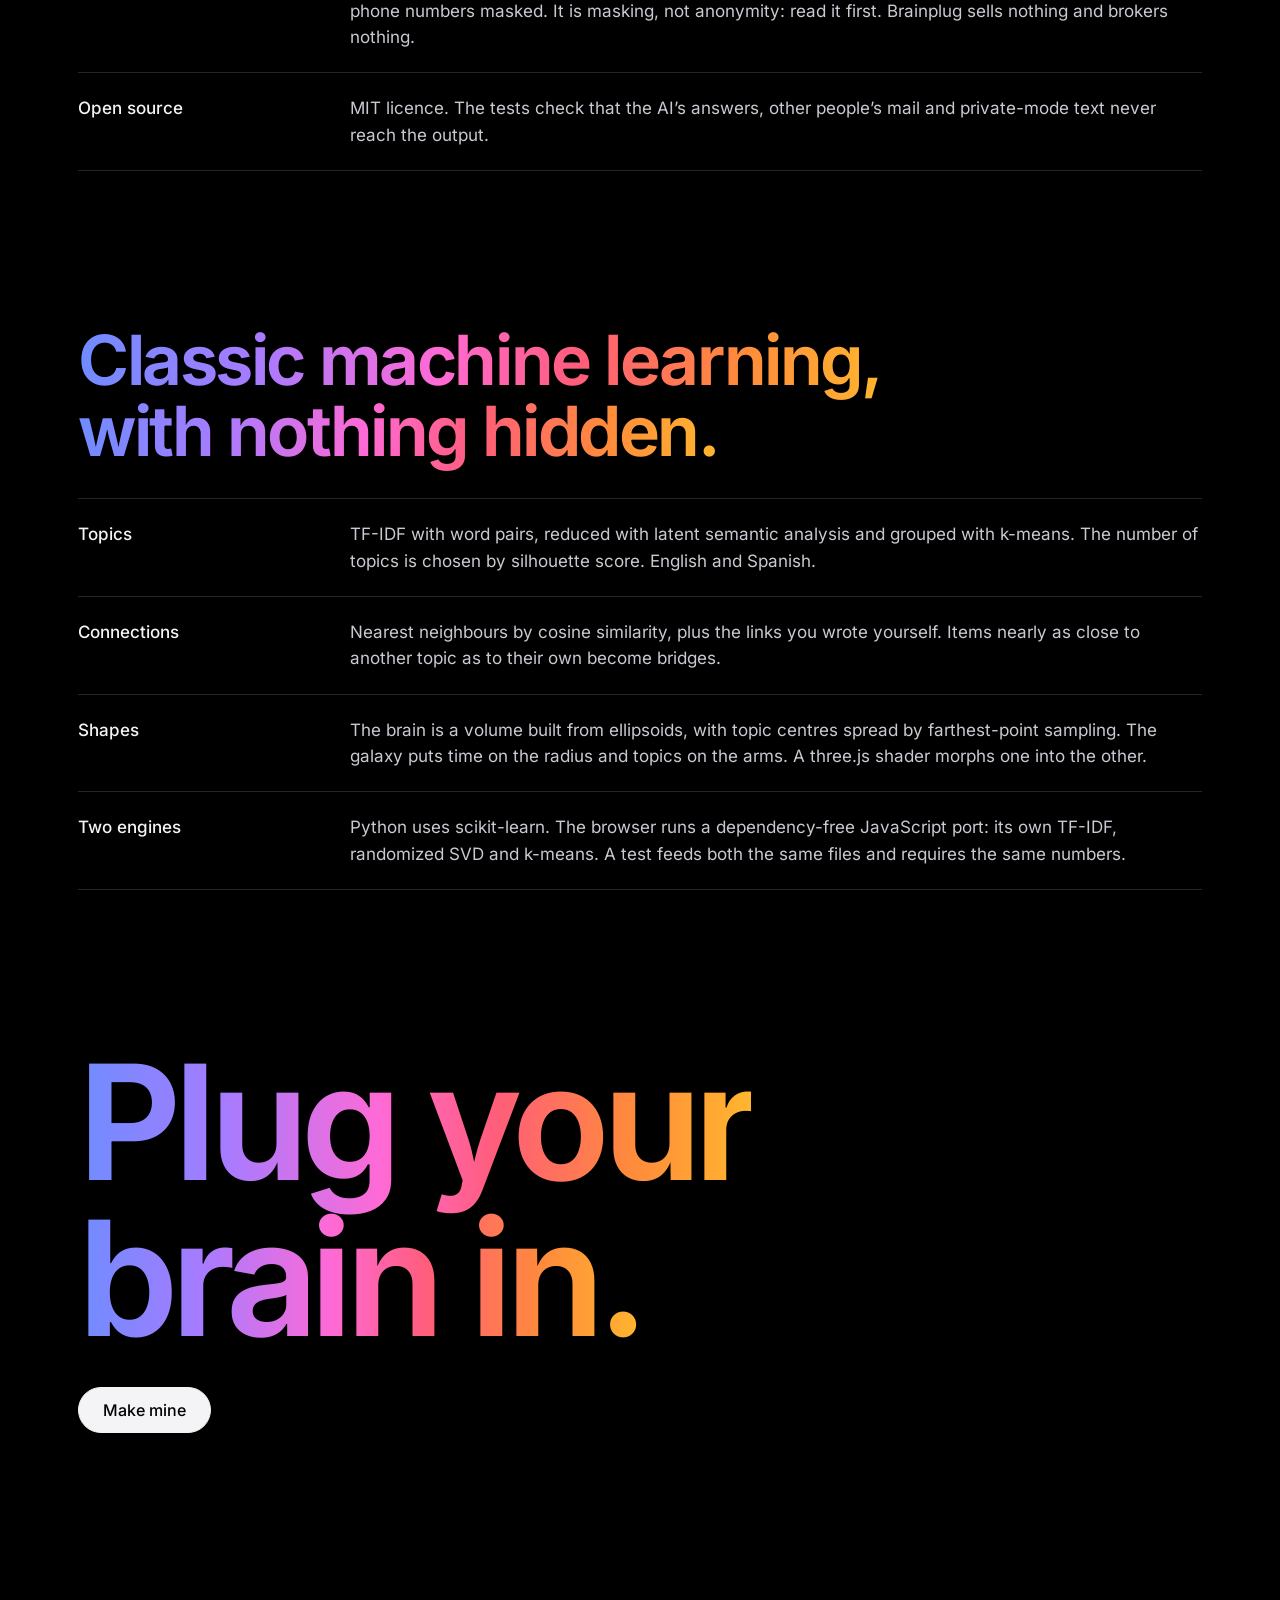
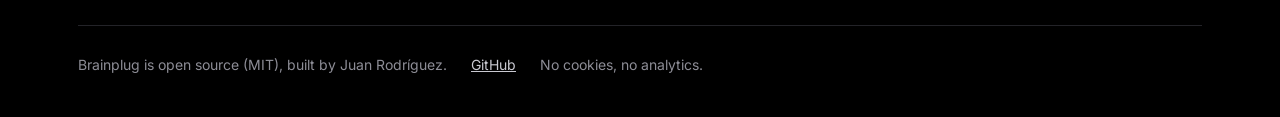
==== commit 541a4099: "Rename to Brainplug" ====
--- a/docs/index.html
+++ b/docs/index.html
@@ -3,11 +3,13 @@
 <head>
 <meta charset="utf-8">
 <meta name="viewport" content="width=device-width, initial-scale=1">
-<title>Brainprint: everything you write, as a 3D brain</title>
-<meta name="description" content="Brainprint turns your AI chats, notes, documents, mail and messages into a 3D brain you can explore. It runs in your browser and uploads nothing. Open source.">
-<meta property="og:title" content="Brainprint: everything you write, as a 3D brain">
+<title>Brainplug — plug your brain into any AI</title>
+<meta name="description" content="Brainplug turns your AI chats, notes, documents, mail and messages into a 3D brain you can explore. It runs in your browser and uploads nothing. Open source.">
+<meta property="og:title" content="Brainplug — plug your brain into any AI">
 <meta property="og:description" content="Your AI chats, notes, mail and messages as a 3D map of what you think about. Runs in your browser, uploads nothing.">
-<meta property="og:image" content="https://juanmariarodriguez2-png.github.io/brainprint/img/brain.jpg">
+<meta property="og:image" content="https://brainplug.app/img/brain.jpg">
+<meta property="og:url" content="https://brainplug.app/">
+<link rel="canonical" href="https://brainplug.app/">
 <meta property="og:type" content="website">
 <meta name="twitter:card" content="summary_large_image">
 <link rel="icon" href="data:image/svg+xml,%3Csvg xmlns='http://www.w3.org/2000/svg' viewBox='0 0 32 32'%3E%3Cdefs%3E%3ClinearGradient id='g' x1='0' x2='1'%3E%3Cstop stop-color='%236f8cff'/%3E%3Cstop offset='.5' stop-color='%23ff6ad5'/%3E%3Cstop offset='1' stop-color='%23ffb62e'/%3E%3C/linearGradient%3E%3C/defs%3E%3Crect width='32' height='32' rx='7' fill='%23000'/%3E%3Ccircle cx='16' cy='16' r='7' fill='url(%23g)'/%3E%3C/svg%3E">
@@ -29,30 +31,49 @@
     background: #0d0d10; padding: 3px 8px; border-radius: 6px; }
   .copy:hover { color: var(--ink); }
   .rows .what pre { margin: 10px 0 0; }
-  @media (max-width: 720px) { .views { grid-template-columns: 1fr; gap: 32px; } .stage iframe { height: 70vh; border-radius: 12px; } .top a.opt { display: none; } }
+  @media (max-width: 720px) { .views { grid-template-columns: 1fr; gap: 32px; } .top a.opt { display: none; } }
+  /* The launch look: bigger statements, a full-width live demo, the three tools as words, one closing line. */
+  .hero { padding-top: clamp(40px, 8vw, 120px); }
+  .hero .say { font-size: clamp(44px, 8.2vw, 112px); line-height: 1; }
+  .hero .say > span { background-size: 160% 100%; animation: drift 14s ease-in-out infinite alternate; }
+  @keyframes drift { from { background-position: 0% 50%; } to { background-position: 100% 50%; } }
+  .sub { font-weight: 600; font-size: clamp(22px, 2.5vw, 34px); letter-spacing: -0.025em; line-height: 1.15; margin: clamp(22px, 3vw, 36px) 0 0; color: var(--ink); }
+  .stage { margin-top: clamp(48px, 7vw, 96px); width: 100vw; margin-left: calc(50% - 50vw); }
+  .stage iframe { height: min(82vh, 860px); border: 0; border-top: 1px solid var(--line); border-bottom: 1px solid var(--line); border-radius: 0; }
+  .stage figcaption { max-width: var(--wide); margin: 14px auto 0; padding: 0 28px; }
+  .tools > li { padding: clamp(22px, 3vw, 38px) 0; align-items: center; grid-template-columns: minmax(200px, 380px) 1fr; }
+  .tool { font-weight: 650; font-size: clamp(32px, 4.6vw, 62px); letter-spacing: -0.035em; line-height: 1; }
+  .tool > span { display: inline-block; background: var(--spectrum); -webkit-background-clip: text; background-clip: text; color: transparent; padding-bottom: 0.12em; }
+  .close { padding-bottom: clamp(40px, 6vw, 80px); }
+  .say.huge { font-size: clamp(56px, 12.5vw, 176px); line-height: 0.98; letter-spacing: -0.045em; }
+  .rv { opacity: 0; transform: translateY(14px); transition: opacity 0.8s ease, transform 0.8s ease; }
+  .rv.in { opacity: 1; transform: none; }
+  @media (max-width: 720px) { .stage iframe { height: 72vh; } .stage figcaption { padding: 0 18px; } .tools > li { grid-template-columns: 1fr; gap: 10px; } }
+  @media (prefers-reduced-motion: reduce) { .hero .say > span { animation: none; background-size: 100% 100%; } }
 </style>
 </head>
 <body>
 <div class="wrap">
   <header class="top">
-    <a class="mark" href="./">Brainprint</a>
+    <a class="mark" href="./">Brainplug</a>
     <a class="opt" href="#memory" data-i="navMemory"></a>
     <a class="opt" href="#reads" data-i="navReads"></a>
     <a class="opt" href="#how" data-i="navHow"></a>
-    <a href="https://github.com/juanmariarodriguez2-png/brainprint">GitHub</a>
+    <a href="https://github.com/juanmariarodriguez2-png/brainplug">GitHub</a>
     <button class="lang" id="lang" type="button"></button>
   </header>
 
   <main>
     <div class="hero">
       <h1 class="say" data-i="heroSay"></h1>
+      <p class="sub" data-i="heroSub"></p>
       <p class="lead" data-i="heroLead"></p>
       <div class="actions">
         <a class="btn" href="app/" id="make" data-i="make"></a>
-        <a class="btn ghost" href="https://github.com/juanmariarodriguez2-png/brainprint" data-i="code"></a>
+        <a class="btn ghost" href="https://github.com/juanmariarodriguez2-png/brainplug" data-i="code"></a>
       </div>
       <figure class="stage">
-        <iframe src="demo.html" title="Brainprint demo" loading="lazy"></iframe>
+        <iframe src="demo.html" title="Brainplug demo" loading="lazy"></iframe>
         <figcaption data-i="demoCap"></figcaption>
       </figure>
     </div>
@@ -60,19 +81,19 @@
     <section id="memory">
       <h2 class="say" data-i="agSay"></h2>
       <p class="lead" data-i="agLead"></p>
-      <ul class="rows after">
-        <li><span class="name"><code>context</code></span><span class="what" data-i="agContext"></span></li>
-        <li><span class="name"><code>recall</code></span><span class="what" data-i="agRecall"></span></li>
-        <li><span class="name"><code>remember</code></span><span class="what" data-i="agRemember"></span></li>
-      </ul>
-      <pre class="after"><code>pip install "brainprint[agent]"
-brainprint brain ~/Vault
-brainprint mcp --brain ~/Vault chatgpt.zip Sent.mbox</code></pre>
+      <ul class="rows after tools">
+        <li><span class="name tool"><span>context</span></span><span class="what" data-i="agContext"></span></li>
+        <li><span class="name tool"><span>recall</span></span><span class="what" data-i="agRecall"></span></li>
+        <li><span class="name tool"><span>remember</span></span><span class="what" data-i="agRemember"></span></li>
+      </ul>
+      <pre class="after"><code>pip install "brainplug[agent]"
+brainplug brain ~/Vault
+brainplug mcp --brain ~/Vault chatgpt.zip Sent.mbox</code></pre>
       <p class="note" data-i="agCfg"></p>
       <pre><code>{
   "mcpServers": {
-    "brainprint": {
-      "command": "brainprint",
+    "brainplug": {
+      "command": "brainplug",
       "args": ["mcp", "--brain", "/path/to/Vault", "/path/to/chatgpt.zip"]
     }
   }
@@ -116,17 +137,17 @@
       <ul class="rows after">
         <li><span class="name" data-i="uWebT"></span><span class="what" data-i="uWeb"></span></li>
         <li><span class="name" data-i="uPyT"></span><span class="what"><span data-i="uPy"></span>
-<pre><code>git clone https://github.com/juanmariarodriguez2-png/brainprint
-cd brainprint
+<pre><code>git clone https://github.com/juanmariarodriguez2-png/brainplug
+cd brainplug
 pip install .
-brainprint app</code></pre></span></li>
+brainplug app</code></pre></span></li>
         <li><span class="name" data-i="uCliT"></span><span class="what"><span data-i="uCli"></span>
-<pre><code>brainprint build chatgpt.zip ~/Vault Sent.mbox --me you@gmail.com -o my_brain.html</code></pre></span></li>
+<pre><code>brainplug build chatgpt.zip ~/Vault Sent.mbox --me you@gmail.com -o my_brain.html</code></pre></span></li>
         <li><span class="name" data-i="uLiveT"></span><span class="what"><span data-i="uLive"></span>
-<pre><code>brainprint sync --init ~/Vault ~/Downloads/brainprint-capture.json -o my_brain.html
-brainprint sync --watch</code></pre></span></li>
+<pre><code>brainplug sync --init ~/Vault ~/Downloads/brainplug-capture.json -o my_brain.html
+brainplug sync --watch</code></pre></span></li>
         <li><span class="name" data-i="uBackT"></span><span class="what"><span data-i="uBack"></span>
-<pre><code>brainprint build chatgpt.zip ~/Vault --vault ~/Vault</code></pre></span></li>
+<pre><code>brainplug build chatgpt.zip ~/Vault --vault ~/Vault</code></pre></span></li>
       </ul>
     </section>
 
@@ -148,13 +169,17 @@
         <li><span class="name" data-i="h3T"></span><span class="what" data-i="h3"></span></li>
         <li><span class="name" data-i="h4T"></span><span class="what" data-i="h4"></span></li>
       </ul>
+    </section>
+
+    <section class="close">
+      <p class="say huge" data-i="closeSay"></p>
       <div class="actions"><a class="btn" href="app/" data-i="make"></a></div>
     </section>
   </main>
 
   <footer class="end">
     <span data-i="foot1"></span>
-    <a href="https://github.com/juanmariarodriguez2-png/brainprint">GitHub</a>
+    <a href="https://github.com/juanmariarodriguez2-png/brainplug">GitHub</a>
     <span data-i="foot2"></span>
   </footer>
 </div>
@@ -163,9 +188,10 @@
 const TXT = {
   en: {
     lang: '<b>EN</b> / ES', navMemory: 'Memory for your AI', navReads: 'What it reads', navHow: 'How it works', copy: 'Copy', copied: 'Copied',
-    title: 'Brainprint: everything you write, as a 3D brain',
-    heroSay: 'Everything you write has a shape.',
-    heroLead: 'Brainprint turns your AI chats, your notes, your mail and your messages into a 3D brain you can walk through, and into a memory your AI assistants plug into so they never start from zero. It all stays on your computer.',
+    title: 'Brainplug — plug your brain into any AI',
+    heroSay: 'Plug your brain into any AI.',
+    heroSub: 'Everything you write has a shape.', closeSay: 'Plug your brain in.',
+    heroLead: 'Brainplug turns your AI chats, your notes, your mail and your messages into a 3D brain you can walk through, and into a memory your AI assistants plug into so they never start from zero. It all stays on your computer.',
     make: 'Make mine', code: 'Read the code',
     demoCap: 'A live example with invented data. Drag to turn it, click a dot to open it, press Galaxy, or press play to watch 18 months grow.',
     readsSay: 'It reads what you already have, the way each app hands it over.',
@@ -196,29 +222,30 @@
     uLiveT: 'Always up to date', uLive: 'Save your sources once; after that it rebuilds whenever a note changes or the extension saves new messages.',
     uBackT: 'Back into your notes', uBack: 'Write your topics and chats into Obsidian as linked notes. Notes you already have are linked, never copied.',
     agSay: 'Plug your AI into it and stop explaining who you are.',
-    agLead: 'Every new chat starts blank, so you paste the same background again and again. Brainprint is a second brain your assistants share: a small server on your computer that Claude Desktop, Claude Code, Cursor and other MCP clients connect to. What one assistant learns today, the next one already knows.',
+    agLead: 'Every new chat starts blank, so you paste the same background again and again. Brainplug is a second brain your assistants share: a small server on your computer that Claude Desktop, Claude Code, Cursor and other MCP clients connect to. What one assistant learns today, the next one already knows.',
     agContext: 'A short briefing at the start of a conversation: your “About me” note, what you asked assistants to keep in mind, what you are writing about lately. A few hundred words instead of a pasted prompt.',
     agRecall: 'The assistant looks up only what it needs, across your notes, past chats, mail and memories, and gets excerpts rather than whole files.',
-    agRemember: 'A decision, a preference, a fact about a project: saved as a Markdown note in <code>Brainprint/Memory</code> inside your Obsidian vault, where you can read it, edit it or delete it.',
+    agRemember: 'A decision, a preference, a fact about a project: saved as a Markdown note in <code>Brainplug/Memory</code> inside your Obsidian vault, where you can read it, edit it or delete it.',
     agCfg: 'In Claude Desktop, add it under Settings › Developer › Edit config:',
-    agNote: 'Your “About me” note is yours: assistants read it and never change it. Forgetting a memory archives the note; it does not delete it. What an assistant reads is sent to the AI model it runs on, like anything else you show it. For an assistant that cannot run a local server, <code>brainprint brain ~/Vault --context</code> prints the briefing to paste.',
+    agNote: 'Your “About me” note is yours: assistants read it and never change it. Forgetting a memory archives the note; it does not delete it. What an assistant reads is sent to the AI model it runs on, like anything else you show it. For an assistant that cannot run a local server, <code>brainplug brain ~/Vault --context</code> prints the briefing to paste.',
     prSay: 'Your words do not leave your computer.',
     p1T: 'Nothing is uploaded', p1: 'No account, no server, no tracking. Once the web app has loaded you can switch off your wifi and it still builds your brain. The result is a single file that opens offline.',
     p2T: 'Private mode', p2: 'One switch leaves every title and every word out of the result, so you can share the map without sharing what is in it.',
-    p3T: 'Your data, your call', p3: 'If you ever want to hand your writing to a researcher, <code>--dataset</code> writes it as a file with emails, links and phone numbers masked. It is masking, not anonymity: read it first. Brainprint sells nothing and brokers nothing.',
+    p3T: 'Your data, your call', p3: 'If you ever want to hand your writing to a researcher, <code>--dataset</code> writes it as a file with emails, links and phone numbers masked. It is masking, not anonymity: read it first. Brainplug sells nothing and brokers nothing.',
     p4T: 'Open source', p4: 'MIT licence. The tests check that the AI’s answers, other people’s mail and private-mode text never reach the output.',
     howSay: 'Classic machine learning, with nothing hidden.',
     h1T: 'Topics', h1: 'TF-IDF with word pairs, reduced with latent semantic analysis and grouped with k-means. The number of topics is chosen by silhouette score. English and Spanish.',
     h2T: 'Connections', h2: 'Nearest neighbours by cosine similarity, plus the links you wrote yourself. Items nearly as close to another topic as to their own become bridges.',
     h3T: 'Shapes', h3: 'The brain is a volume built from ellipsoids, with topic centres spread by farthest-point sampling. The galaxy puts time on the radius and topics on the arms. A three.js shader morphs one into the other.',
     h4T: 'Two engines', h4: 'Python uses scikit-learn. The browser runs a dependency-free JavaScript port: its own TF-IDF, randomized SVD and k-means. A test feeds both the same files and requires the same numbers.',
-    foot1: 'Brainprint is open source (MIT), built by Juan Rodríguez.', foot2: 'No cookies, no analytics.',
+    foot1: 'Brainplug is open source (MIT), built by Juan Rodríguez.', foot2: 'No cookies, no analytics.',
   },
   es: {
     lang: 'EN / <b>ES</b>', navMemory: 'Memoria para tu IA', navReads: 'Qué lee', navHow: 'Cómo funciona', copy: 'Copiar', copied: 'Copiado',
-    title: 'Brainprint: todo lo que escribes, en un cerebro 3D',
-    heroSay: 'Todo lo que escribes tiene una forma.',
-    heroLead: 'Brainprint convierte tus chats con IA, tus notas, tus correos y tus mensajes en un cerebro 3D que puedes recorrer, y en una memoria a la que se conectan tus asistentes de IA para no empezar nunca de cero. Todo se queda en tu ordenador.',
+    title: 'Brainplug — enchufa tu cerebro a cualquier IA',
+    heroSay: 'Enchufa tu cerebro a cualquier IA.',
+    heroSub: 'Todo lo que escribes tiene una forma.', closeSay: 'Enchufa tu cerebro.',
+    heroLead: 'Brainplug convierte tus chats con IA, tus notas, tus correos y tus mensajes en un cerebro 3D que puedes recorrer, y en una memoria a la que se conectan tus asistentes de IA para no empezar nunca de cero. Todo se queda en tu ordenador.',
     make: 'Crear el mío', code: 'Leer el código',
     demoCap: 'Un ejemplo en vivo con datos inventados. Arrastra para girarlo, pulsa un punto para abrirlo, prueba Galaxia o dale a reproducir para ver crecer 18 meses.',
     readsSay: 'Lee lo que ya tienes, tal como te lo da cada app.',
@@ -249,23 +276,23 @@
     uLiveT: 'Siempre al día', uLive: 'Guarda tus fuentes una vez; a partir de ahí se rehace cada vez que cambia una nota o la extensión guarda mensajes nuevos.',
     uBackT: 'De vuelta a tus notas', uBack: 'Escribe tus temas y chats en Obsidian como notas enlazadas. Las notas que ya tienes se enlazan, nunca se copian.',
     agSay: 'Conéctale tu IA y deja de explicarle quién eres.',
-    agLead: 'Cada chat nuevo empieza en blanco, así que pegas el mismo contexto una y otra vez. Brainprint es un segundo cerebro que comparten tus asistentes: un pequeño servidor en tu ordenador al que se conectan Claude Desktop, Claude Code, Cursor y otros clientes MCP. Lo que un asistente aprende hoy, el siguiente ya lo sabe.',
+    agLead: 'Cada chat nuevo empieza en blanco, así que pegas el mismo contexto una y otra vez. Brainplug es un segundo cerebro que comparten tus asistentes: un pequeño servidor en tu ordenador al que se conectan Claude Desktop, Claude Code, Cursor y otros clientes MCP. Lo que un asistente aprende hoy, el siguiente ya lo sabe.',
     agContext: 'Un resumen corto al empezar la conversación: tu nota «Sobre mí», lo que has pedido a los asistentes que tengan presente y de qué escribes últimamente. Unos cientos de palabras en lugar de un prompt pegado.',
     agRecall: 'El asistente busca solo lo que necesita entre tus notas, chats antiguos, correos y recuerdos, y recibe fragmentos en vez de archivos enteros.',
-    agRemember: 'Una decisión, una preferencia, un dato de un proyecto: se guarda como nota Markdown en <code>Brainprint/Memory</code>, dentro de tu bóveda de Obsidian, donde puedes leerla, editarla o borrarla.',
+    agRemember: 'Una decisión, una preferencia, un dato de un proyecto: se guarda como nota Markdown en <code>Brainplug/Memory</code>, dentro de tu bóveda de Obsidian, donde puedes leerla, editarla o borrarla.',
     agCfg: 'En Claude Desktop, añádelo en Ajustes › Desarrollador › Editar configuración:',
-    agNote: 'Tu nota «Sobre mí» es tuya: los asistentes la leen y nunca la cambian. Olvidar un recuerdo archiva la nota; no la borra. Lo que un asistente lee se envía al modelo de IA con el que funciona, igual que cualquier otra cosa que le enseñes. Para un asistente que no puede ejecutar un servidor local, <code>brainprint brain ~/Vault --context</code> imprime el resumen para pegarlo.',
+    agNote: 'Tu nota «Sobre mí» es tuya: los asistentes la leen y nunca la cambian. Olvidar un recuerdo archiva la nota; no la borra. Lo que un asistente lee se envía al modelo de IA con el que funciona, igual que cualquier otra cosa que le enseñes. Para un asistente que no puede ejecutar un servidor local, <code>brainplug brain ~/Vault --context</code> imprime el resumen para pegarlo.',
     prSay: 'Tus palabras no salen de tu ordenador.',
     p1T: 'No se sube nada', p1: 'Sin cuenta, sin servidor, sin rastreo. Una vez cargada la app web, puedes desconectar el wifi y sigue construyendo tu cerebro. El resultado es un único archivo que se abre sin conexión.',
     p2T: 'Modo privado', p2: 'Un interruptor deja fuera todos los títulos y todo el texto, para que puedas compartir el mapa sin compartir lo que contiene.',
-    p3T: 'Tus datos, tu decisión', p3: 'Si algún día quieres ceder lo que has escrito a un investigador, <code>--dataset</code> lo guarda en un archivo con correos, enlaces y teléfonos tapados. Es tapar, no anonimizar: léelo antes. Brainprint no vende nada ni hace de intermediario.',
+    p3T: 'Tus datos, tu decisión', p3: 'Si algún día quieres ceder lo que has escrito a un investigador, <code>--dataset</code> lo guarda en un archivo con correos, enlaces y teléfonos tapados. Es tapar, no anonimizar: léelo antes. Brainplug no vende nada ni hace de intermediario.',
     p4T: 'Código abierto', p4: 'Licencia MIT. Los tests comprueban que las respuestas de la IA, el correo ajeno y el texto en modo privado nunca llegan al resultado.',
     howSay: 'Machine learning clásico, sin nada escondido.',
     h1T: 'Temas', h1: 'TF-IDF con pares de palabras, reducido con análisis semántico latente y agrupado con k-means. El número de temas se elige con el coeficiente de silueta. En español y en inglés.',
     h2T: 'Conexiones', h2: 'Vecinos más cercanos por similitud del coseno, más los enlaces que escribiste tú. Lo que queda casi tan cerca de otro tema como del suyo se convierte en puente.',
     h3T: 'Formas', h3: 'El cerebro es un volumen hecho de elipsoides, con los centros de los temas repartidos por farthest-point sampling. La galaxia pone el tiempo en el radio y los temas en los brazos. Un shader de three.js transforma una en otra.',
     h4T: 'Dos motores', h4: 'Python usa scikit-learn. El navegador ejecuta una versión en JavaScript sin dependencias: su propio TF-IDF, SVD aleatorizado y k-means. Un test les da los mismos archivos a los dos y exige los mismos números.',
-    foot1: 'Brainprint es código abierto (MIT), creado por Juan Rodríguez.', foot2: 'Sin cookies ni analítica.',
+    foot1: 'Brainplug es código abierto (MIT), creado por Juan Rodríguez.', foot2: 'Sin cookies ni analítica.',
   },
 };
 let lang = new URLSearchParams(location.search).get('lang') || (navigator.language || 'en').slice(0, 2);
@@ -291,6 +318,10 @@
 });
 document.getElementById('lang').onclick = () => { lang = lang === 'en' ? 'es' : 'en'; apply(); };
 apply();
+if ('IntersectionObserver' in window && !matchMedia('(prefers-reduced-motion: reduce)').matches) {
+  const io = new IntersectionObserver(es => es.forEach(e => { if (e.isIntersecting) { e.target.classList.add('in'); io.unobserve(e.target); } }), { rootMargin: '0px 0px -8% 0px' });
+  document.querySelectorAll('main section, .stage').forEach(el => { el.classList.add('rv'); io.observe(el); });
+}
 </script>
 </body>
 </html>
--- a/docs/site.css
+++ b/docs/site.css
@@ -1,4 +1,4 @@
-/* Brainprint site: true black, one typeface, and the spectrum gradient kept for whole sentences. */
+/* Brainplug site: true black, one typeface, and the spectrum gradient kept for whole sentences. */
 @font-face { font-family: "Inter"; src: url("fonts/inter-latin.woff2") format("woff2"); font-weight: 100 900; font-display: swap; }
 :root {
   --black: #000; --ink: #f4f4f6; --soft: #c9c9d1; --mute: #8d8d96; --line: #232328;
@@ -8,7 +8,7 @@
 * { box-sizing: border-box; }
 html { background: var(--black); color: var(--ink); font: 400 17px/1.55 "Inter", "Segoe UI", system-ui, -apple-system, sans-serif;
   -webkit-font-smoothing: antialiased; scroll-behavior: smooth; }
-body { margin: 0; background: var(--black); }
+body { margin: 0; background: var(--black); overflow-x: clip; }
 a { color: inherit; }
 img { max-width: 100%; display: block; }
 ::selection { background: #a77bff; color: #000; }
@@ -18,7 +18,7 @@
 .spectrum { background: var(--spectrum); -webkit-background-clip: text; background-clip: text; color: transparent;
   width: fit-content; max-width: 100%; }
 /* A statement: one whole sentence in the gradient, never a single accented word. */
-.say { font-weight: 600; font-size: clamp(30px, 4.6vw, 58px); line-height: 1.08; letter-spacing: -0.03em; margin: 0; text-wrap: balance; }
+.say { font-weight: 650; font-size: clamp(34px, 5.4vw, 76px); line-height: 1.04; letter-spacing: -0.035em; margin: 0; text-wrap: balance; }
 /* The gradient runs across each line of the sentence, whatever its length. */
 .say > span { background: var(--spectrum); -webkit-background-clip: text; background-clip: text; color: transparent;
   -webkit-box-decoration-break: clone; box-decoration-break: clone; padding-bottom: 0.14em; }
@@ -45,7 +45,7 @@
 
 /* Rows separated by hairlines instead of cards. */
 .rows { border-top: 1px solid var(--line); margin: 0; padding: 0; list-style: none; }
-.rows > * { border-bottom: 1px solid var(--line); padding: 18px 0; display: grid; grid-template-columns: minmax(150px, 240px) 1fr; gap: 8px 32px; align-items: baseline; }
+.rows > * { border-bottom: 1px solid var(--line); padding: 22px 0; display: grid; grid-template-columns: minmax(150px, 240px) 1fr; gap: 8px 32px; align-items: baseline; }
 .rows > * > * { min-width: 0; }
 .rows .name { font-weight: 500; }
 .rows .what { color: var(--soft); }
@@ -55,7 +55,7 @@
 pre { max-width: 100%; background: #0d0d10; border: 1px solid var(--line); border-radius: 10px; padding: 16px 18px; overflow: auto; margin: 14px 0; color: var(--soft); line-height: 1.6; }
 pre code { background: none; padding: 0; }
 
-section { padding: clamp(64px, 9vw, 120px) 0 0; }
+section { padding: clamp(88px, 12vw, 168px) 0 0; }
 footer.end { margin-top: clamp(64px, 9vw, 120px); border-top: 1px solid var(--line); padding: 28px 0 44px; color: var(--mute); font-size: 14px;
   display: flex; flex-wrap: wrap; gap: 8px 24px; }
 footer.end a { color: var(--soft); }
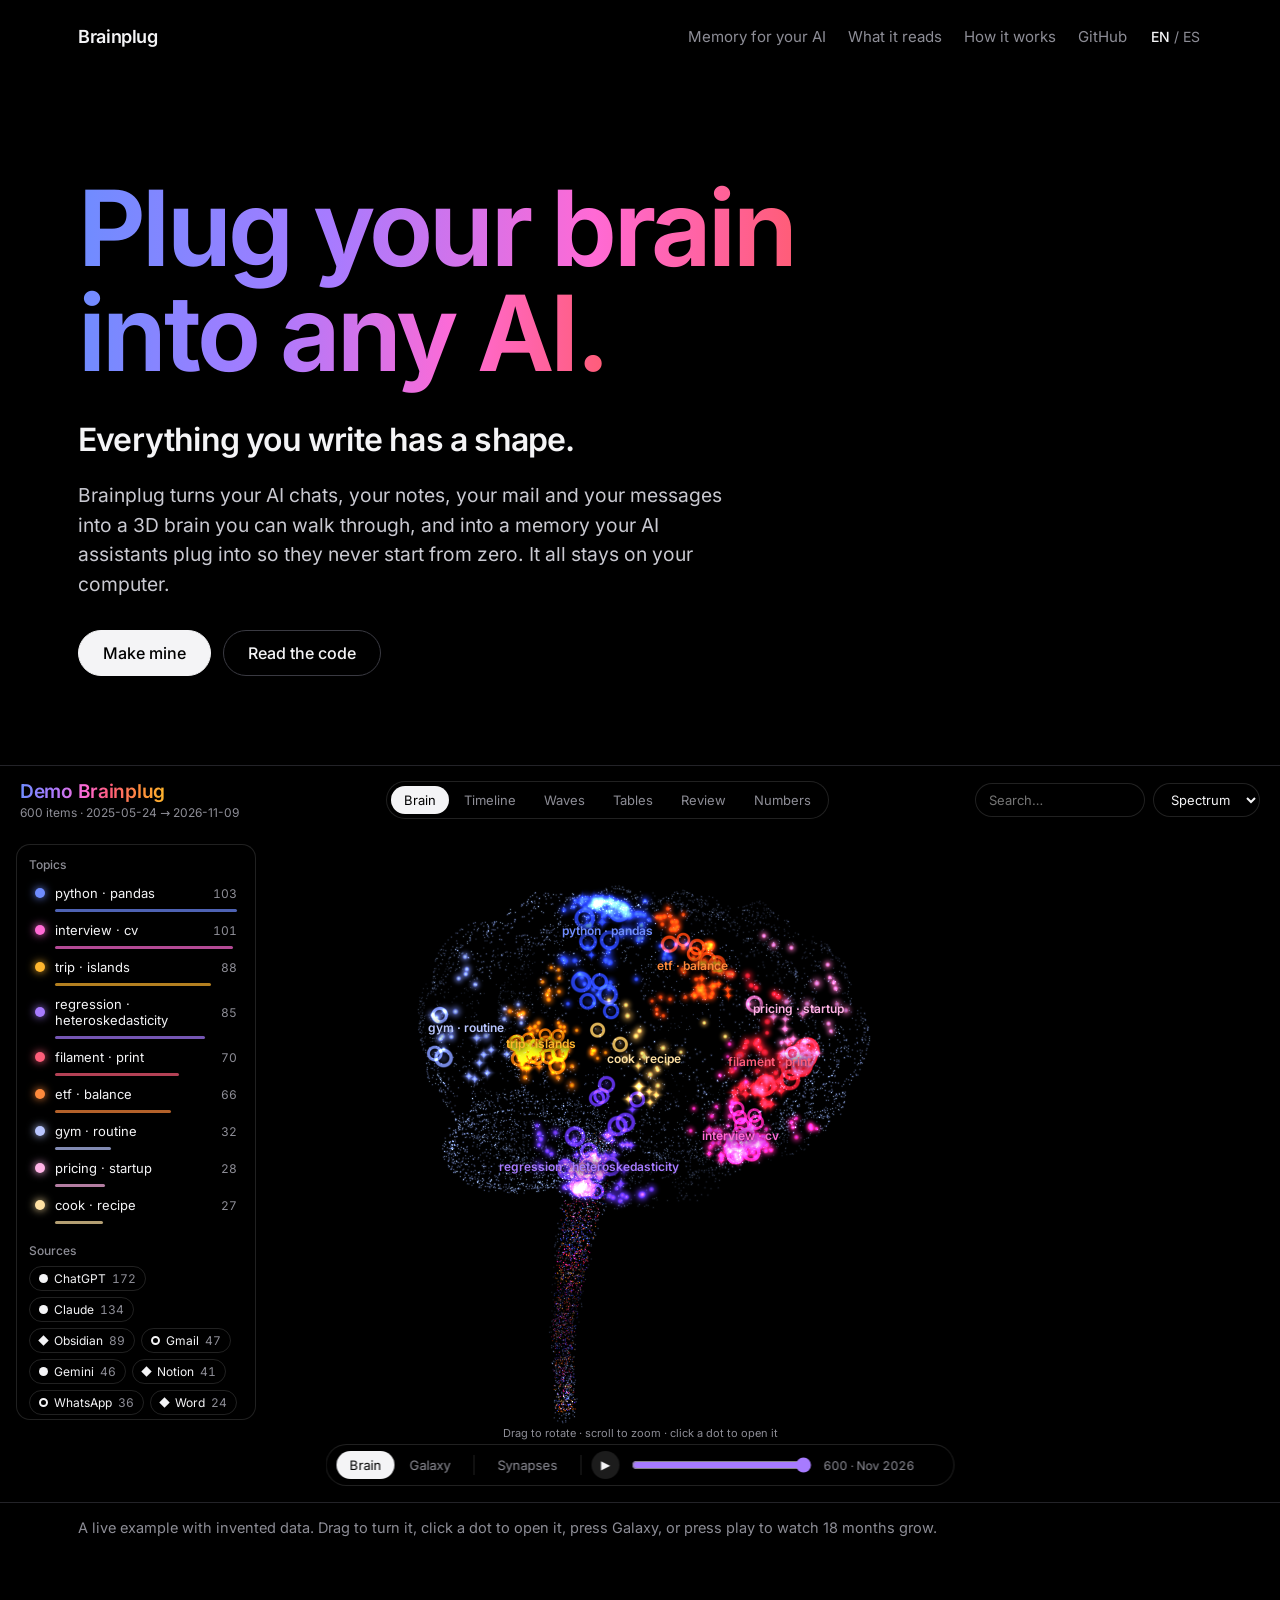
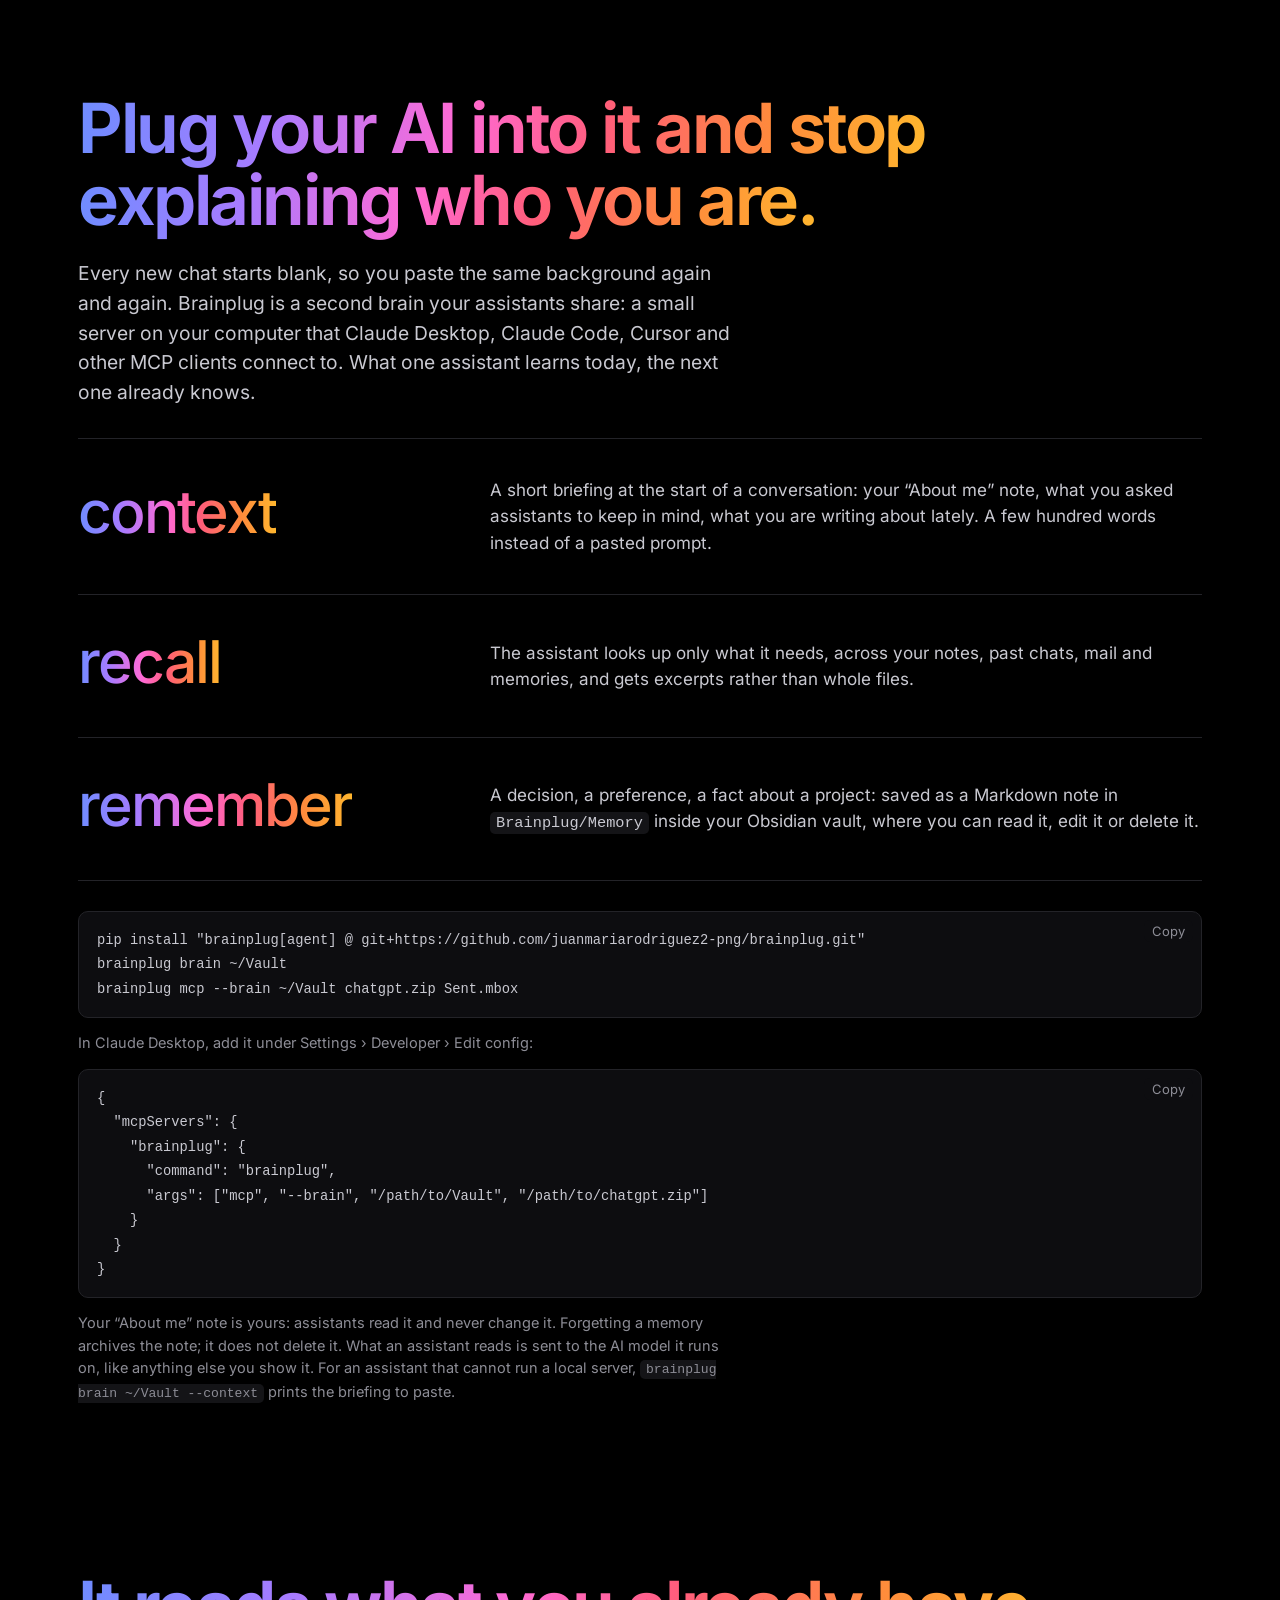
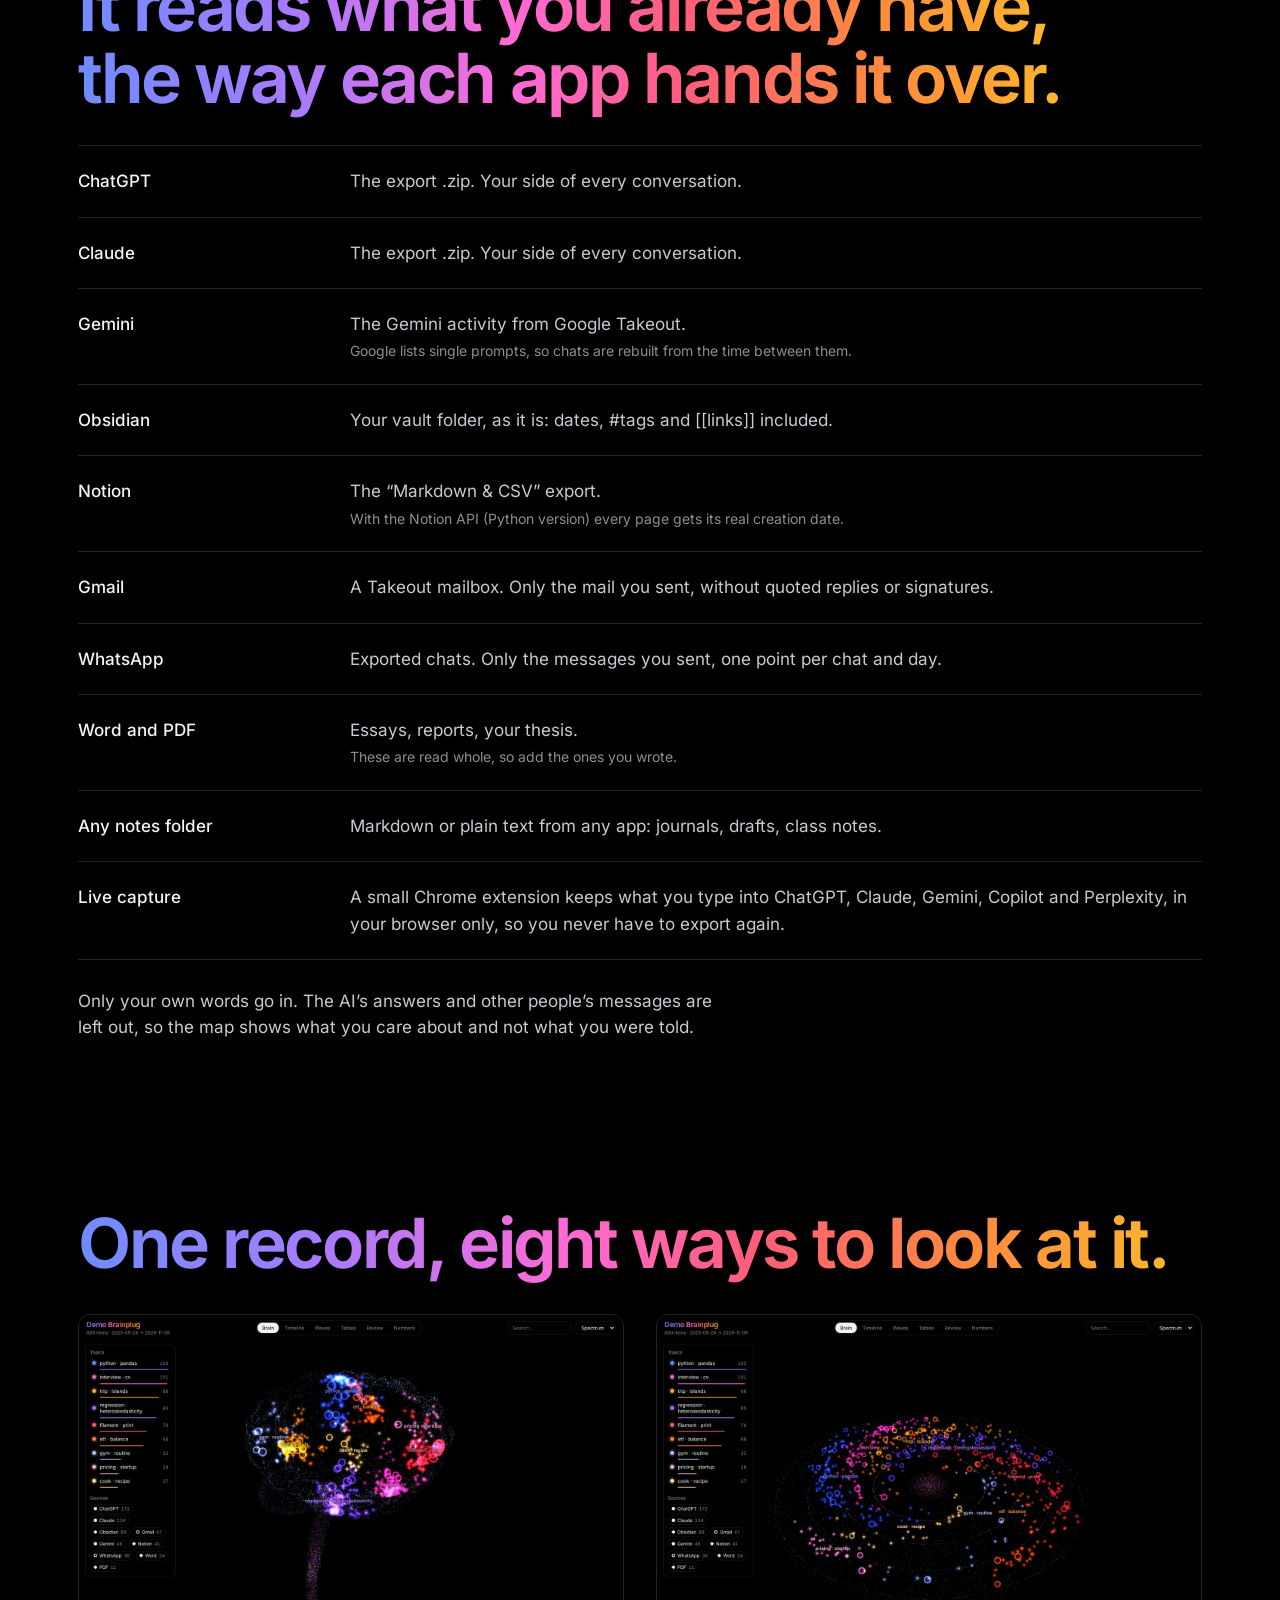
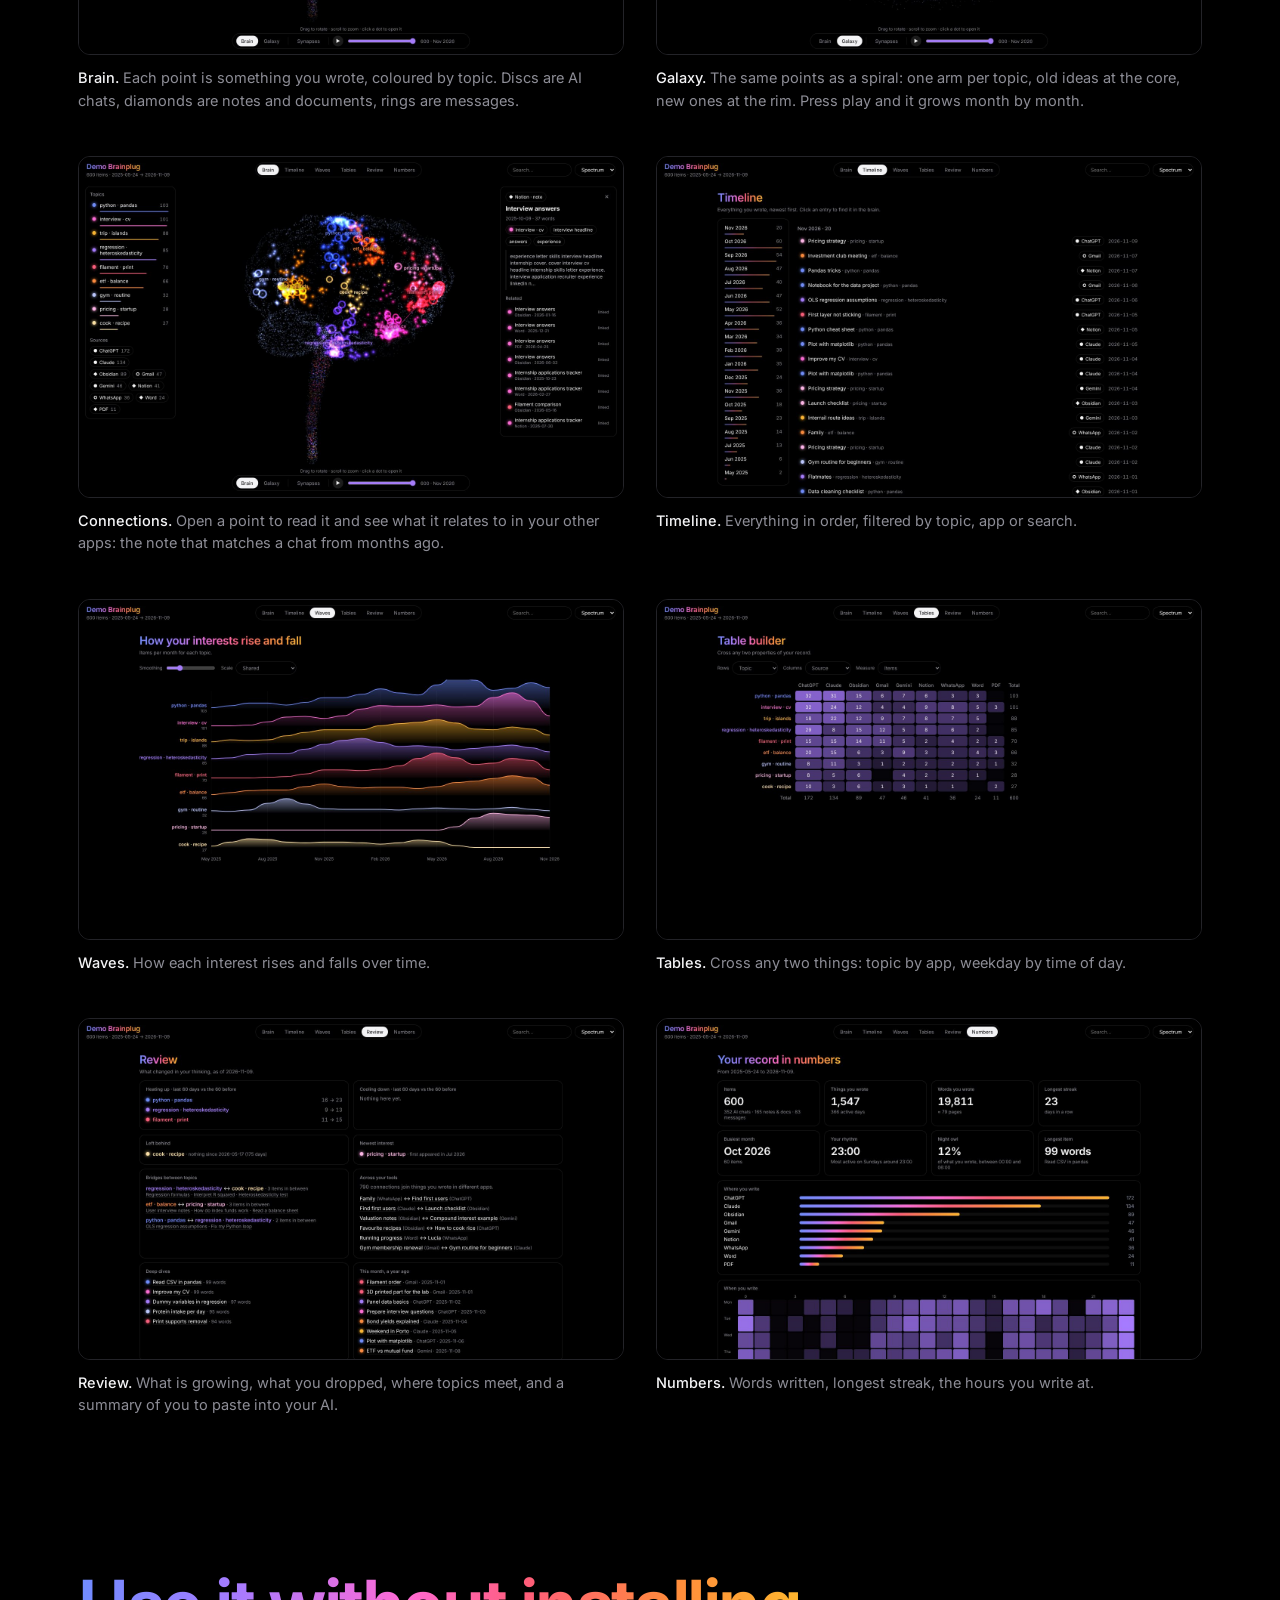
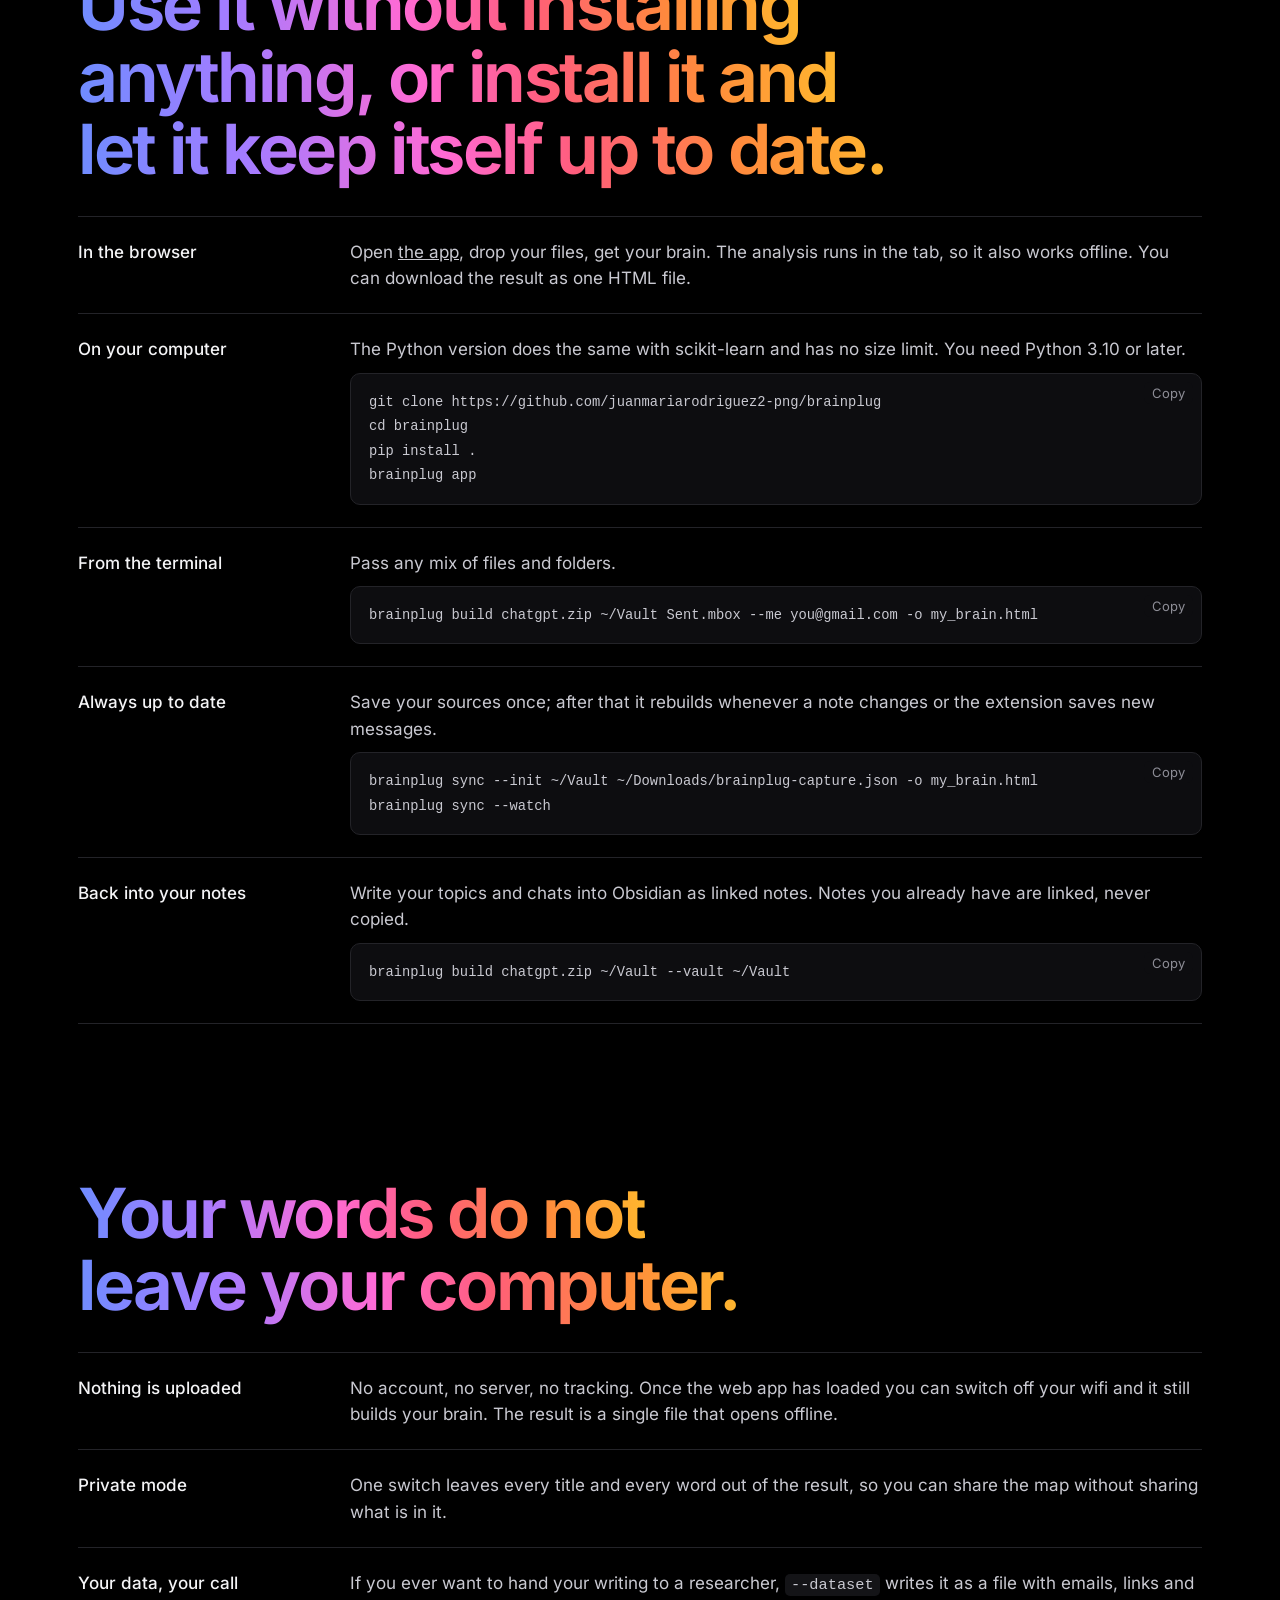
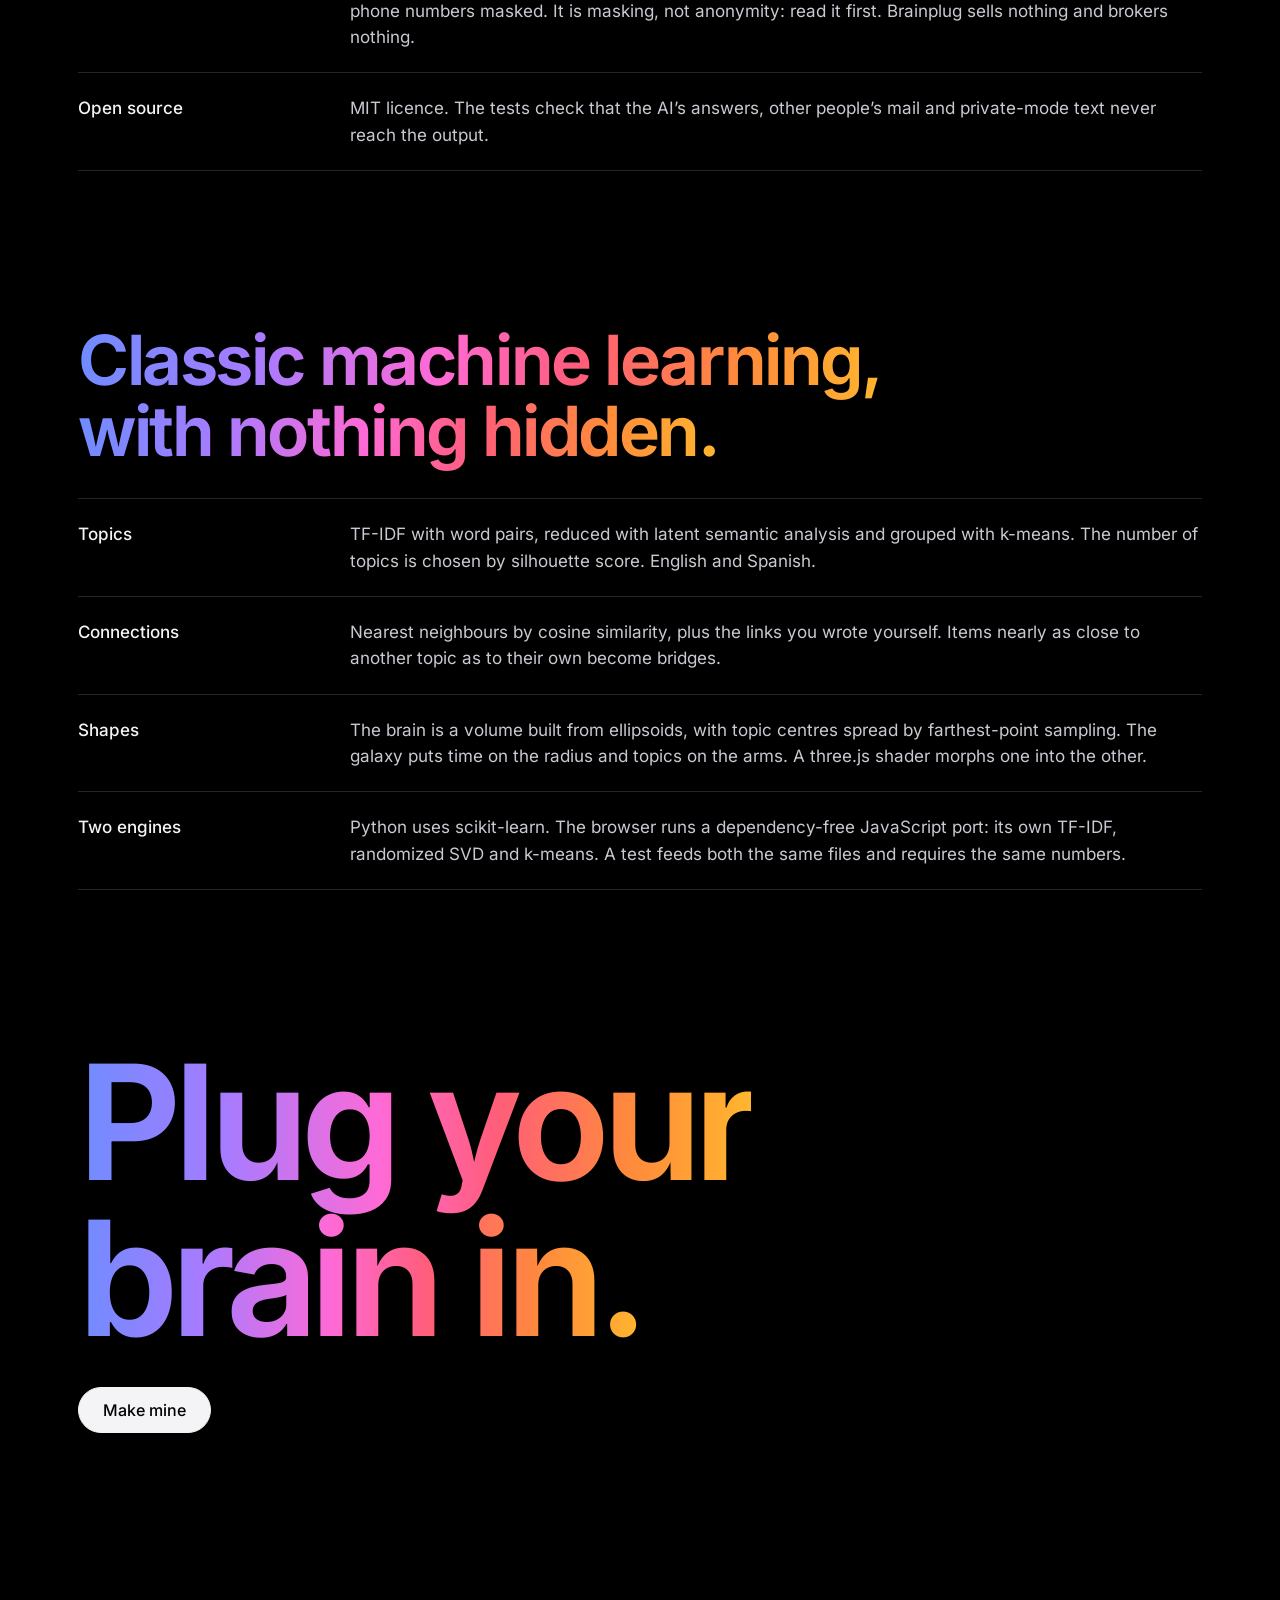
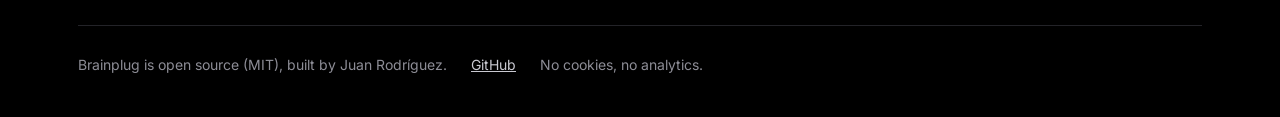
==== commit ca785851: "Fix install command (not on PyPI)" ====
--- a/docs/index.html
+++ b/docs/index.html
@@ -86,7 +86,7 @@
         <li><span class="name tool"><span>recall</span></span><span class="what" data-i="agRecall"></span></li>
         <li><span class="name tool"><span>remember</span></span><span class="what" data-i="agRemember"></span></li>
       </ul>
-      <pre class="after"><code>pip install "brainplug[agent]"
+      <pre class="after"><code>pip install "brainplug[agent] @ git+https://github.com/juanmariarodriguez2-png/brainplug.git"
 brainplug brain ~/Vault
 brainplug mcp --brain ~/Vault chatgpt.zip Sent.mbox</code></pre>
       <p class="note" data-i="agCfg"></p>
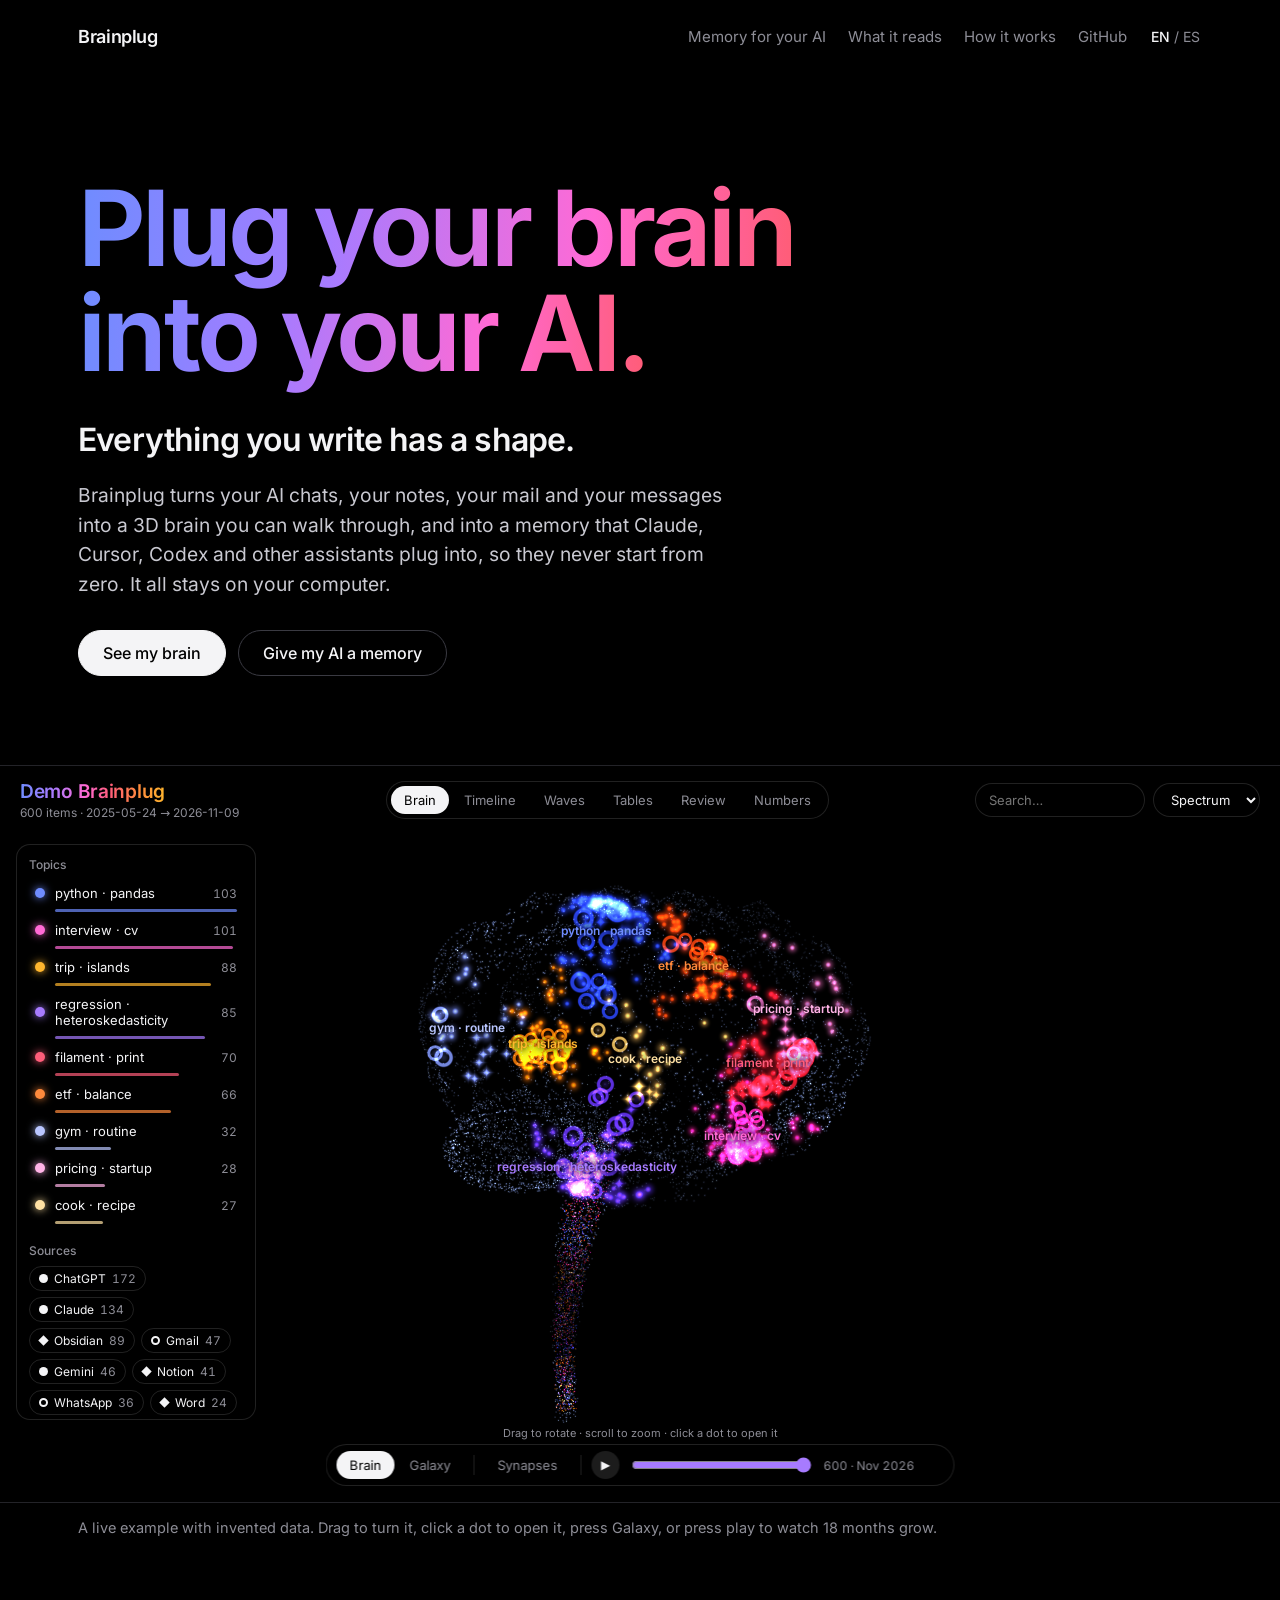
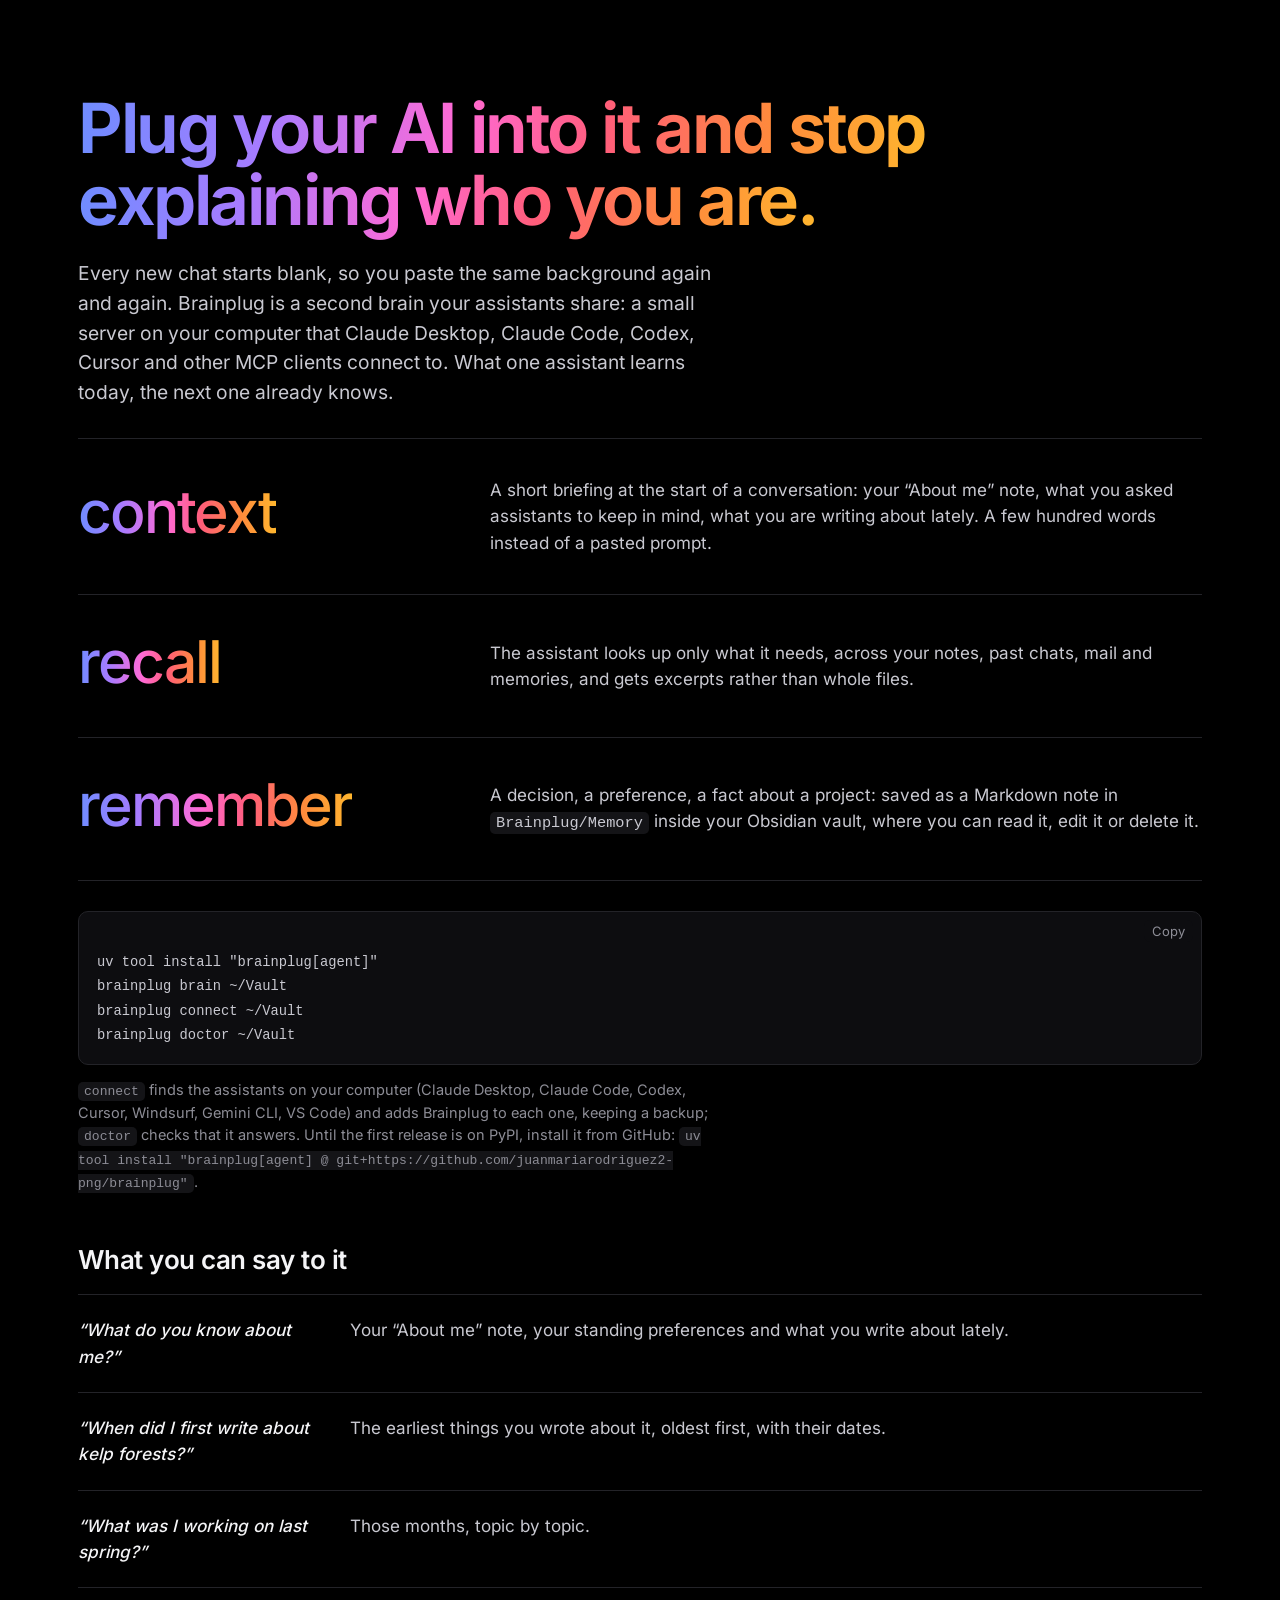
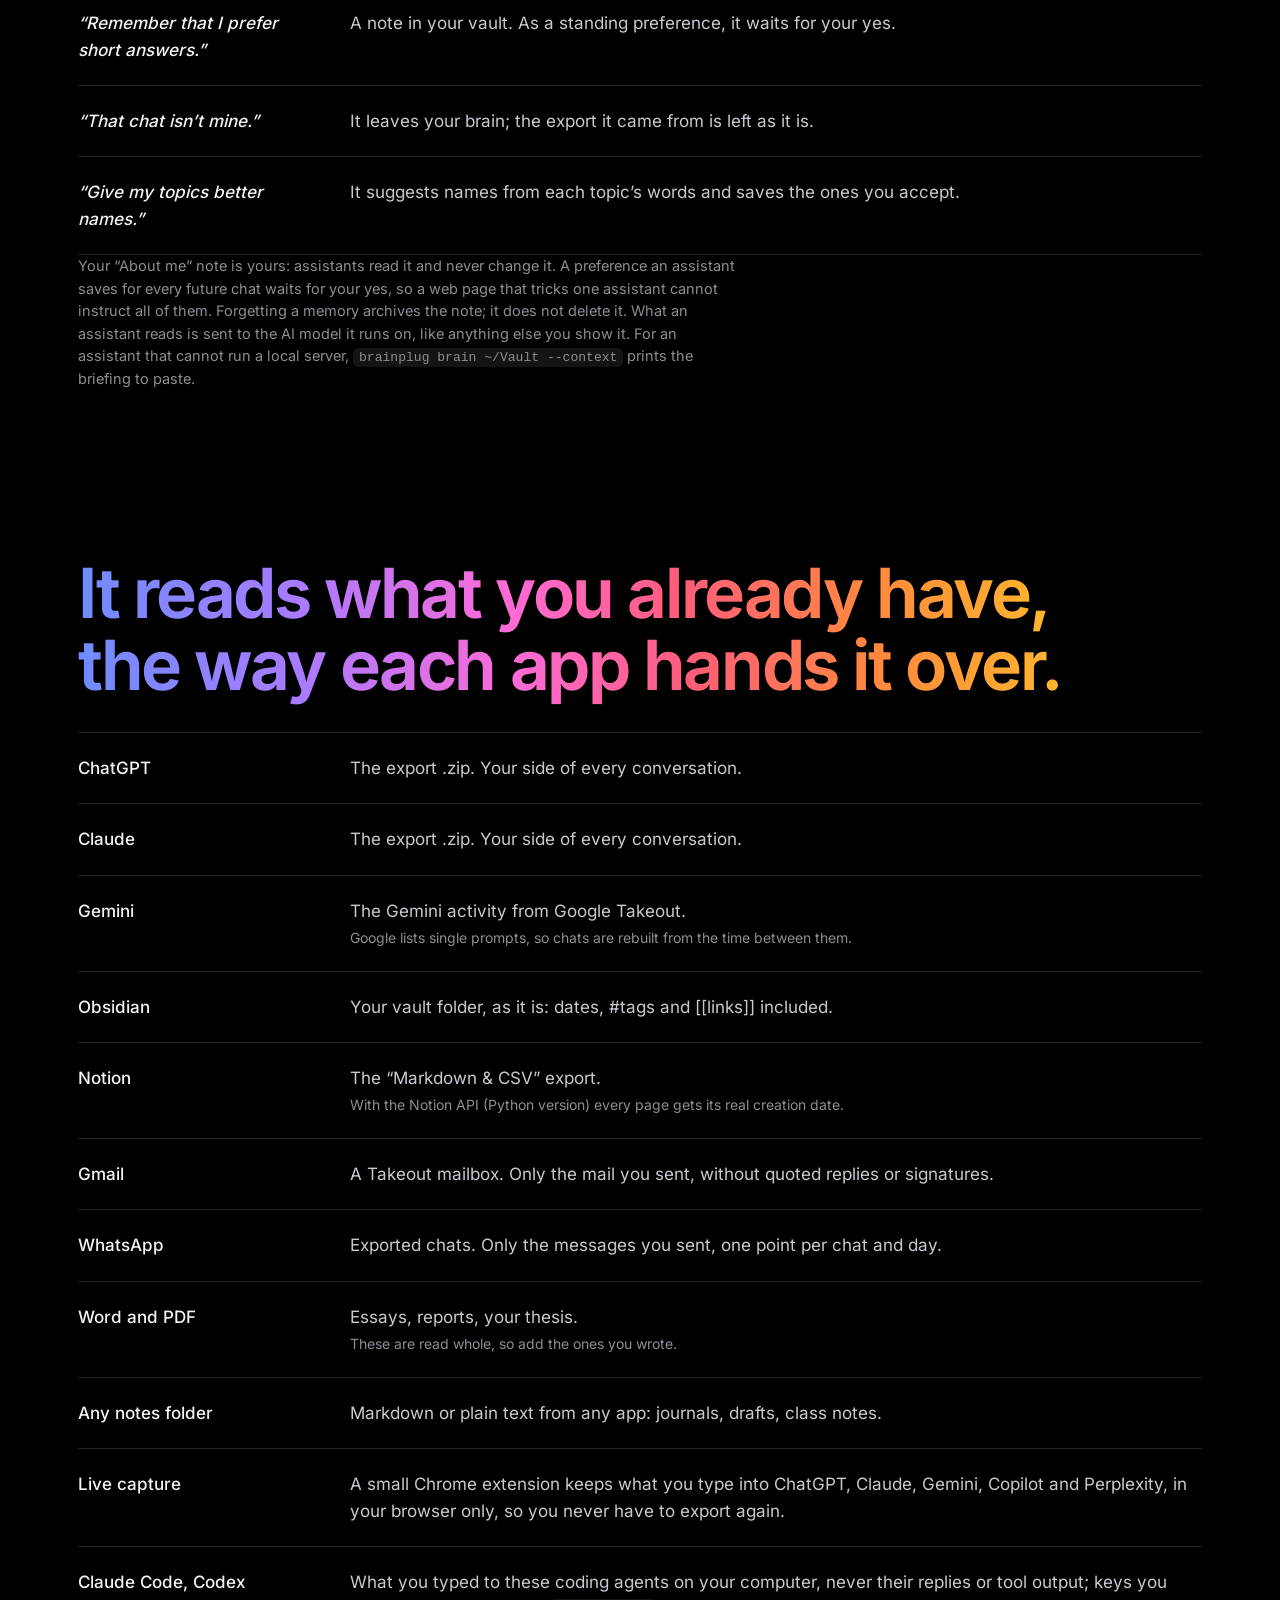
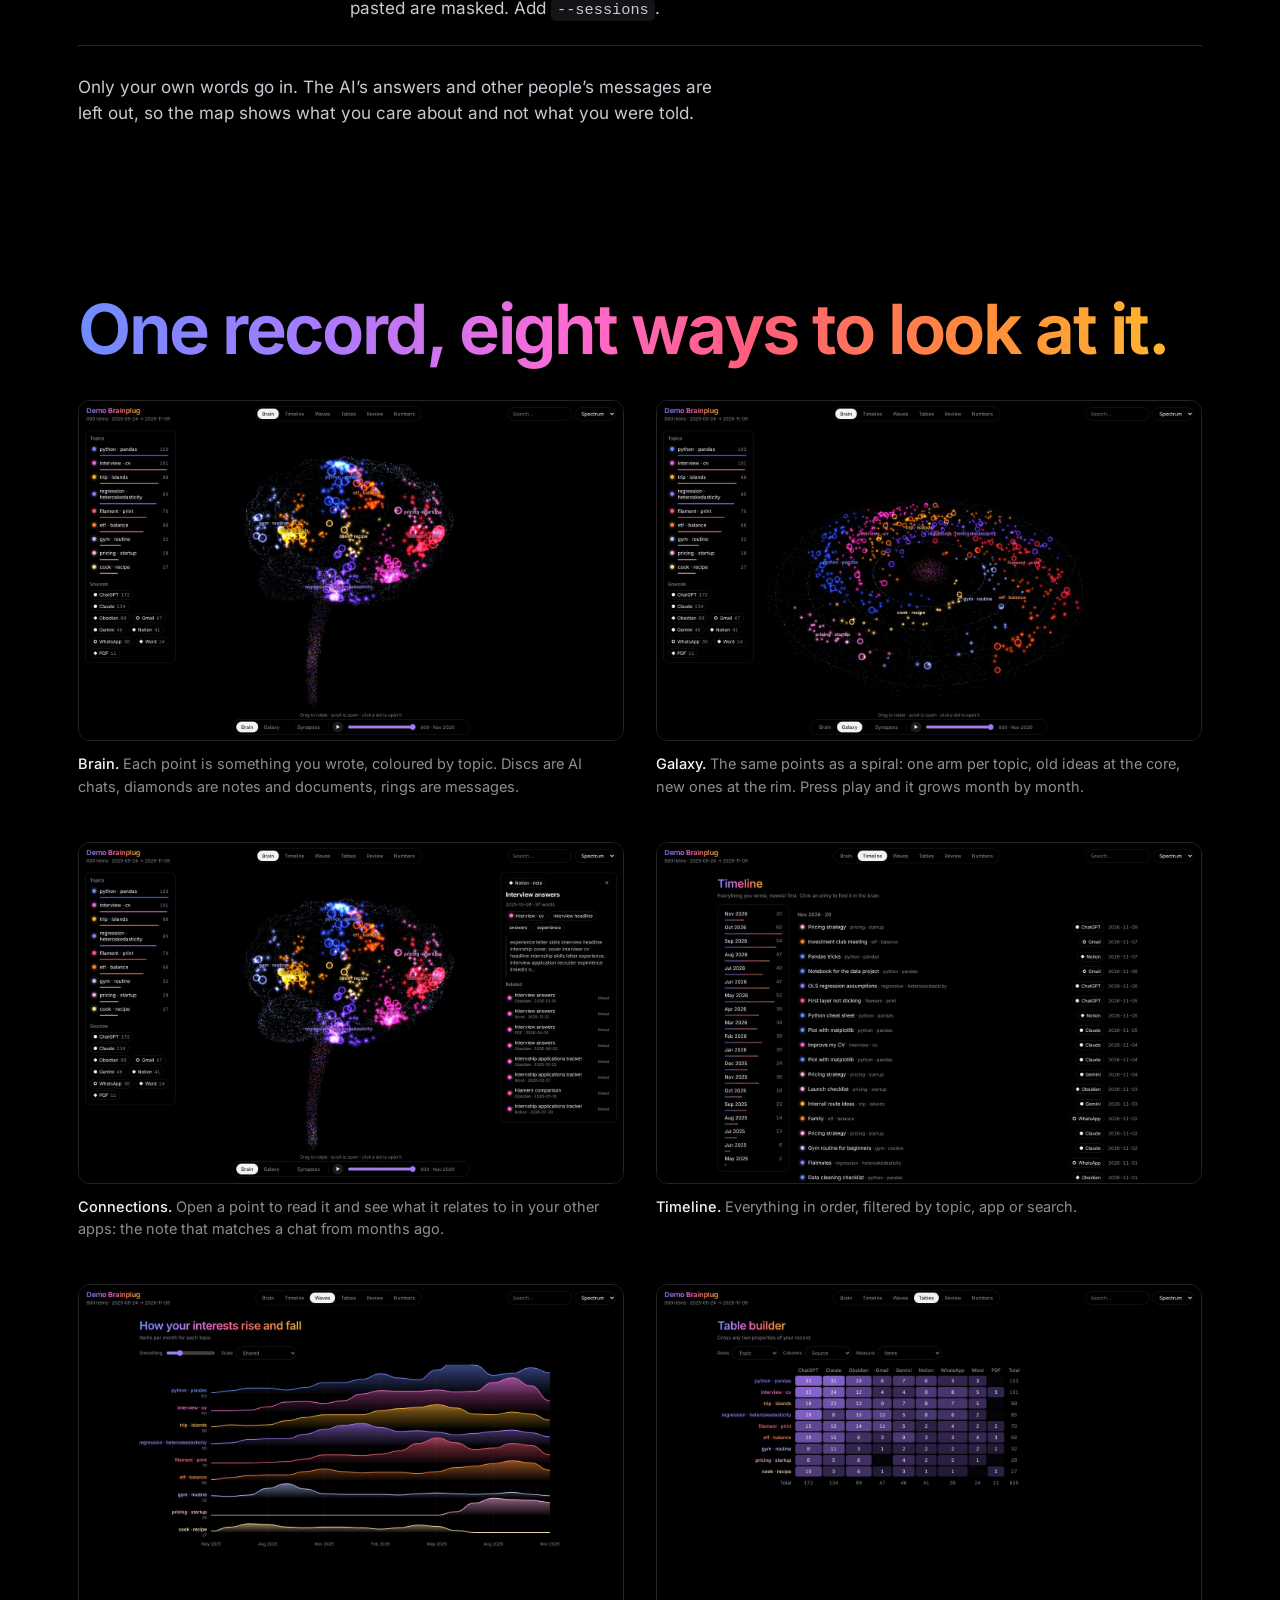
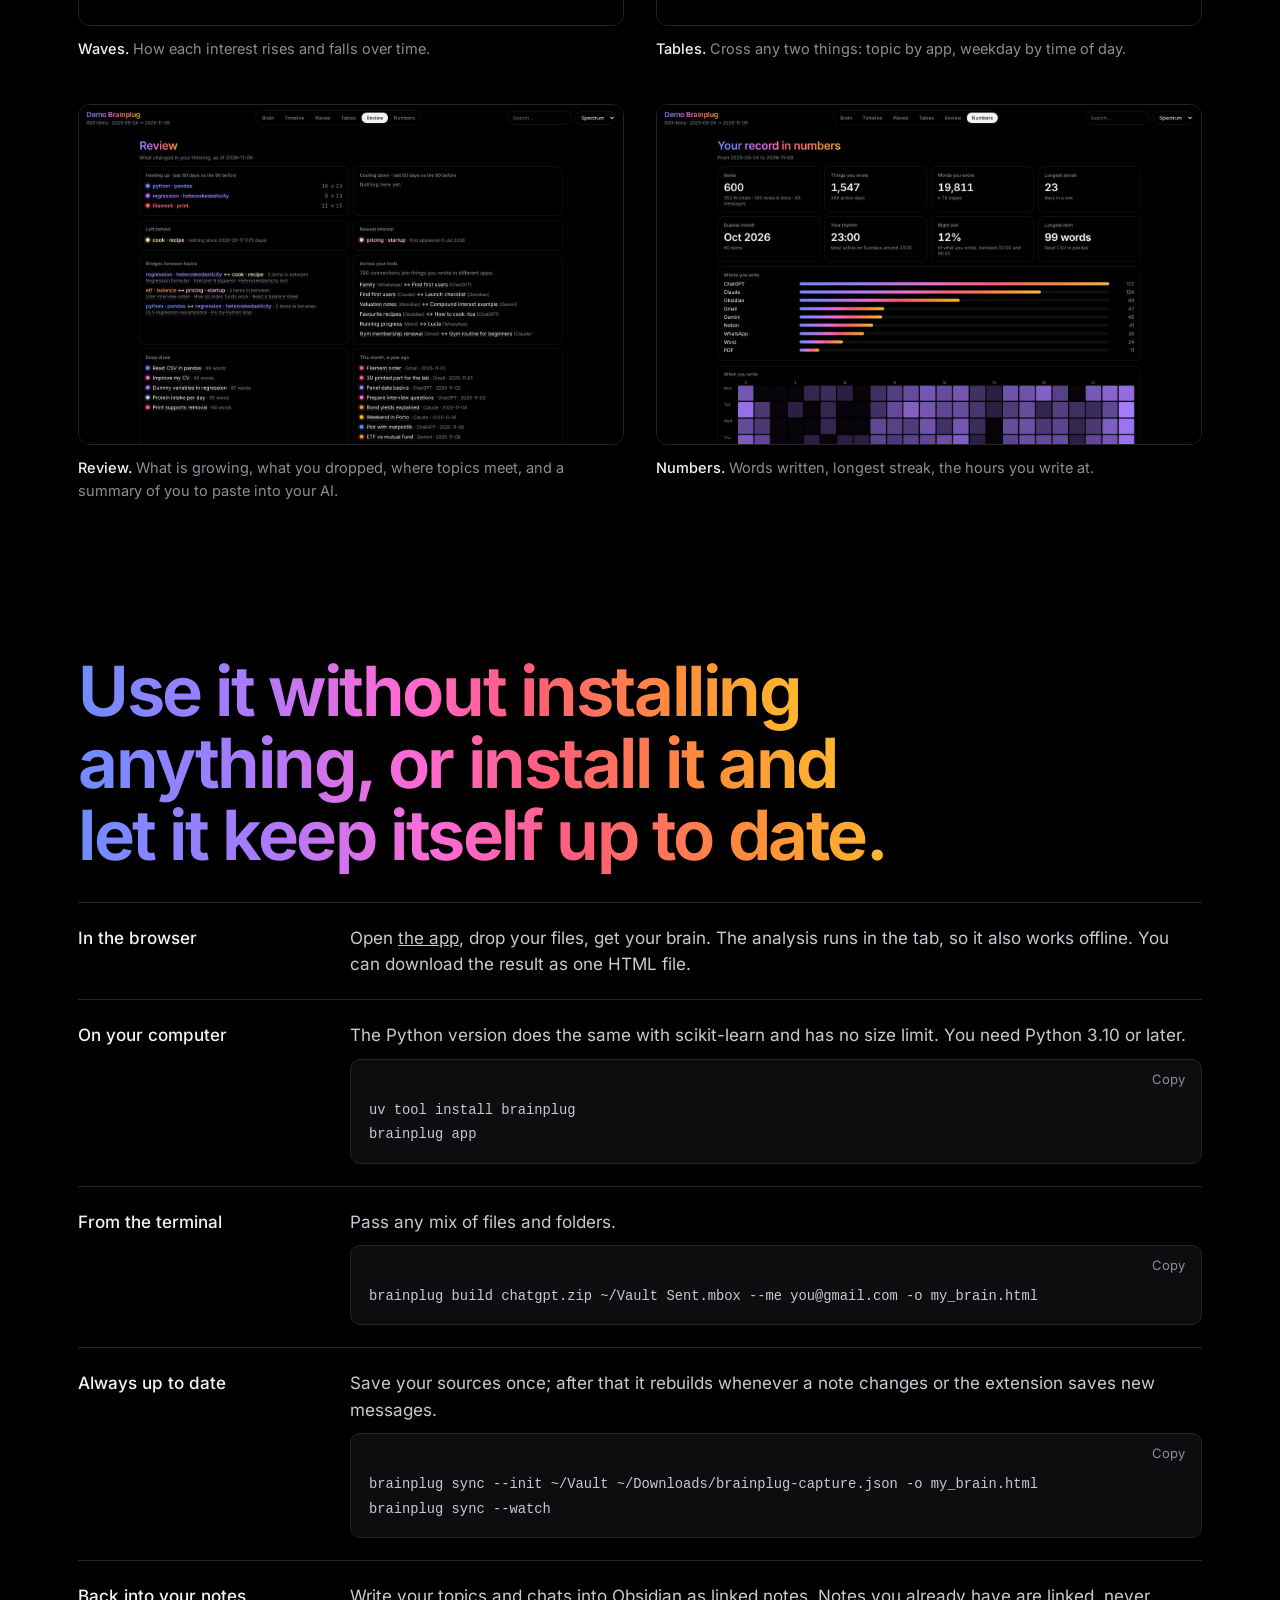
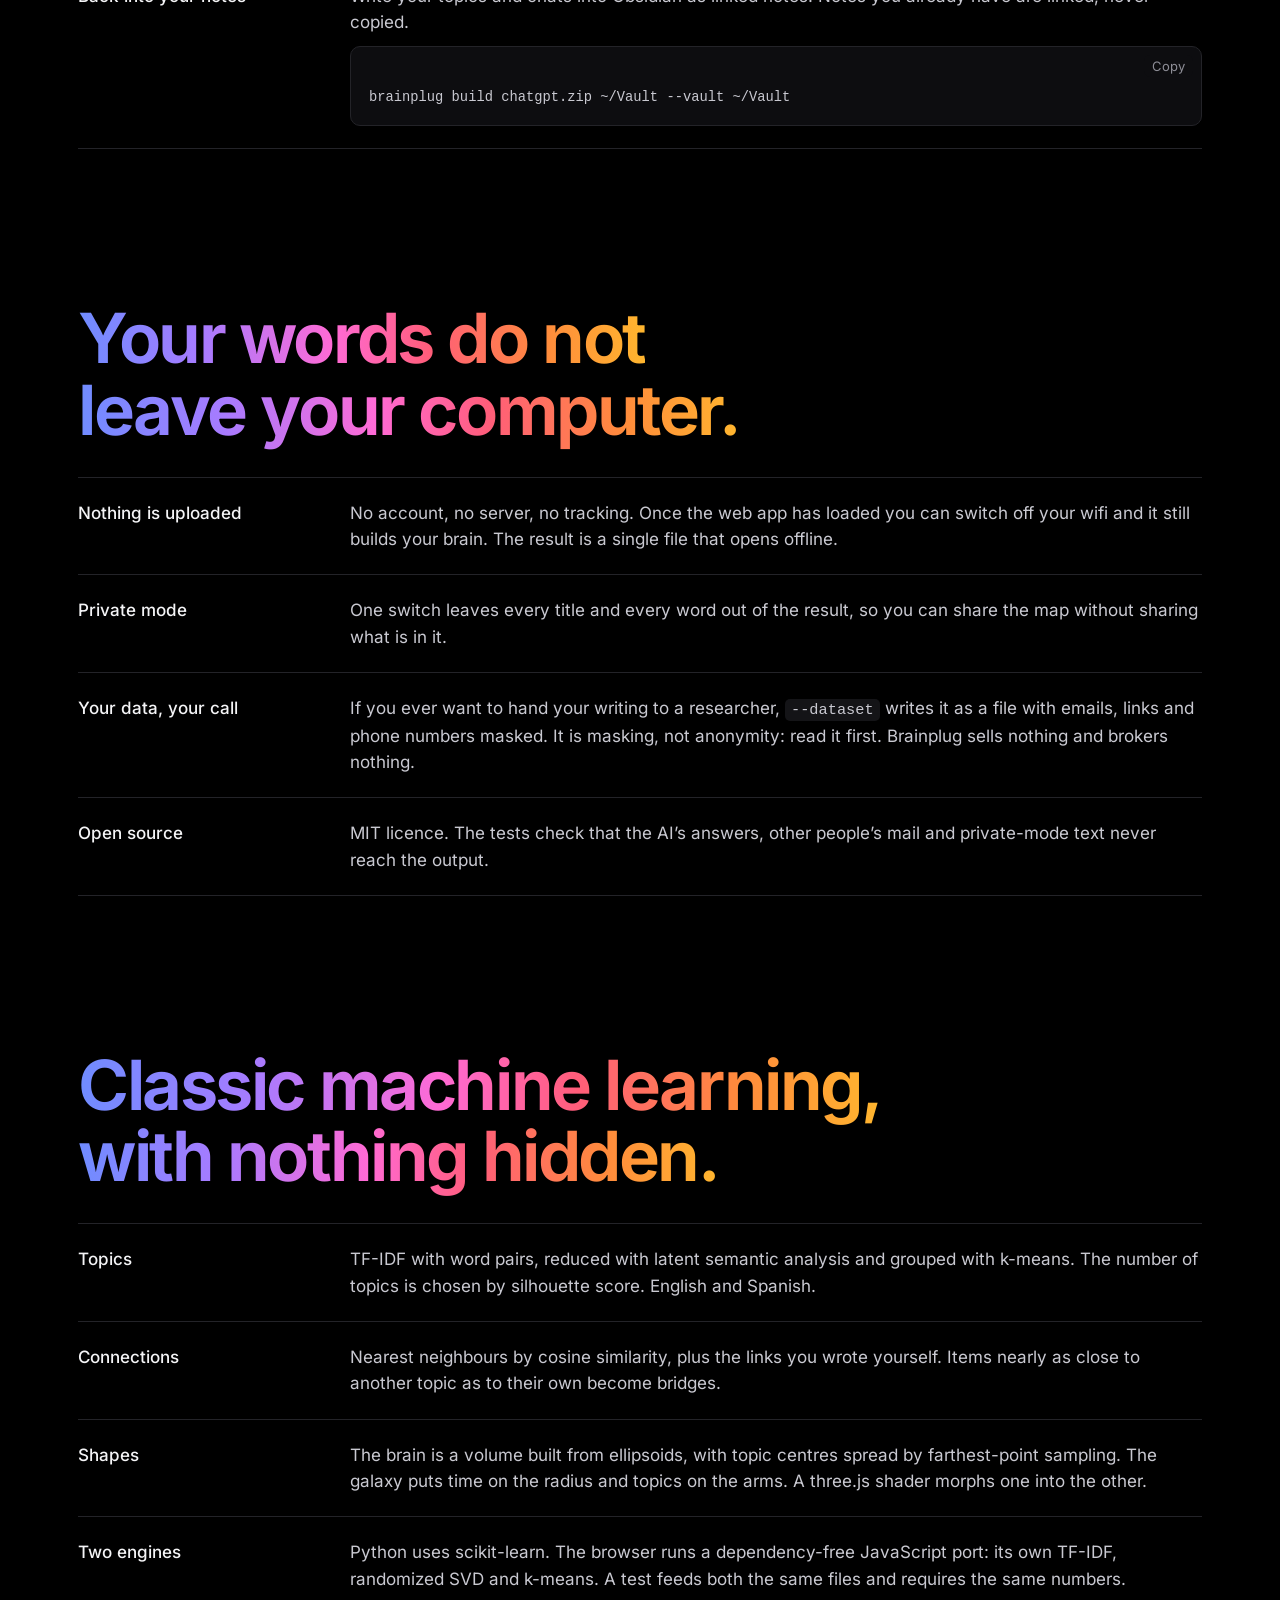
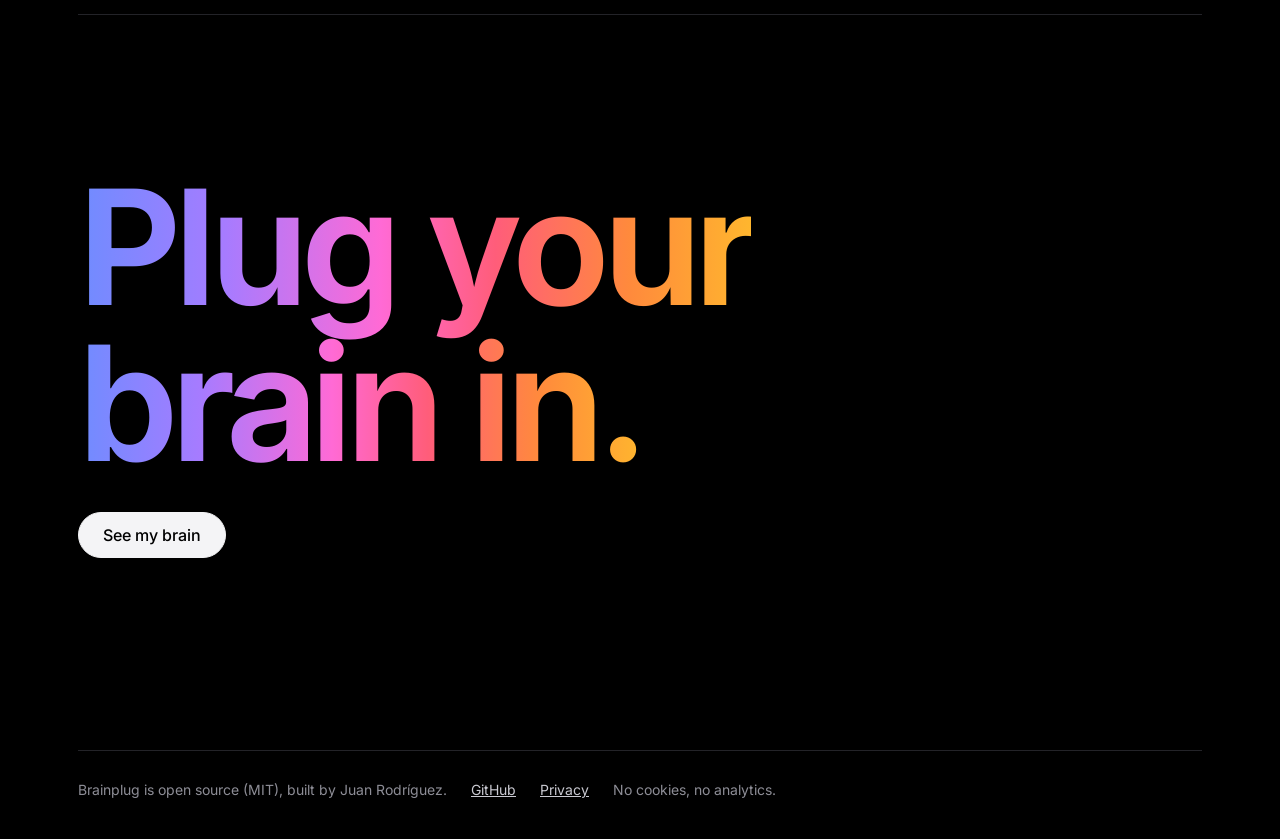
==== commit 5c78df59: "Landing: two clear paths, honest headline, a "what to say" guide - The hero offers the two things Br" ====
--- a/docs/index.html
+++ b/docs/index.html
@@ -31,6 +31,10 @@
     background: #0d0d10; padding: 3px 8px; border-radius: 6px; }
   .copy:hover { color: var(--ink); }
   .rows .what pre { margin: 10px 0 0; }
+  pre.has-copy { padding-top: 38px; }  /* the copy button never covers the code, also on phones */
+  .saying { margin: 46px 0 0; font-weight: 600; font-size: clamp(20px, 2.2vw, 26px); letter-spacing: -0.02em; color: var(--ink); }
+  .said { margin-top: 14px; }
+  .said .name { font-style: italic; }
   @media (max-width: 720px) { .views { grid-template-columns: 1fr; gap: 32px; } .top a.opt { display: none; } }
   /* The launch look: bigger statements, a full-width live demo, the three tools as words, one closing line. */
   .hero { padding-top: clamp(40px, 8vw, 120px); }
@@ -70,7 +74,7 @@
       <p class="lead" data-i="heroLead"></p>
       <div class="actions">
         <a class="btn" href="app/" id="make" data-i="make"></a>
-        <a class="btn ghost" href="https://github.com/juanmariarodriguez2-png/brainplug" data-i="code"></a>
+        <a class="btn ghost" href="#memory" id="mem" data-i="mem"></a>
       </div>
       <figure class="stage">
         <iframe src="demo.html" title="Brainplug demo" loading="lazy"></iframe>
@@ -86,18 +90,20 @@
         <li><span class="name tool"><span>recall</span></span><span class="what" data-i="agRecall"></span></li>
         <li><span class="name tool"><span>remember</span></span><span class="what" data-i="agRemember"></span></li>
       </ul>
-      <pre class="after"><code>pip install "brainplug[agent] @ git+https://github.com/juanmariarodriguez2-png/brainplug.git"
+      <pre class="after"><code>uv tool install "brainplug[agent]"
 brainplug brain ~/Vault
-brainplug mcp --brain ~/Vault chatgpt.zip Sent.mbox</code></pre>
-      <p class="note" data-i="agCfg"></p>
-      <pre><code>{
-  "mcpServers": {
-    "brainplug": {
-      "command": "brainplug",
-      "args": ["mcp", "--brain", "/path/to/Vault", "/path/to/chatgpt.zip"]
-    }
-  }
-}</code></pre>
+brainplug connect ~/Vault
+brainplug doctor ~/Vault</code></pre>
+      <p class="note" data-i="agCfg" style="max-width:660px"></p>
+      <p class="saying" data-i="sayT"></p>
+      <ul class="rows said">
+        <li><span class="name" data-i="s1"></span><span class="what" data-i="s1w"></span></li>
+        <li><span class="name" data-i="s2"></span><span class="what" data-i="s2w"></span></li>
+        <li><span class="name" data-i="s3"></span><span class="what" data-i="s3w"></span></li>
+        <li><span class="name" data-i="s4"></span><span class="what" data-i="s4w"></span></li>
+        <li><span class="name" data-i="s5"></span><span class="what" data-i="s5w"></span></li>
+        <li><span class="name" data-i="s6"></span><span class="what" data-i="s6w"></span></li>
+      </ul>
       <p class="note" data-i="agNote" style="max-width:660px"></p>
     </section>
 
@@ -114,6 +120,7 @@
         <li><span class="name" data-i="rDocsT"></span><span class="what" data-i="rDocs"></span></li>
         <li><span class="name" data-i="rFolderT"></span><span class="what" data-i="rFolder"></span></li>
         <li><span class="name" data-i="rLiveT"></span><span class="what" data-i="rLive"></span></li>
+        <li><span class="name">Claude Code, Codex</span><span class="what" data-i="rSessions"></span></li>
       </ul>
       <p class="own" data-i="own"></p>
     </section>
@@ -137,9 +144,7 @@
       <ul class="rows after">
         <li><span class="name" data-i="uWebT"></span><span class="what" data-i="uWeb"></span></li>
         <li><span class="name" data-i="uPyT"></span><span class="what"><span data-i="uPy"></span>
-<pre><code>git clone https://github.com/juanmariarodriguez2-png/brainplug
-cd brainplug
-pip install .
+<pre><code>uv tool install brainplug
 brainplug app</code></pre></span></li>
         <li><span class="name" data-i="uCliT"></span><span class="what"><span data-i="uCli"></span>
 <pre><code>brainplug build chatgpt.zip ~/Vault Sent.mbox --me you@gmail.com -o my_brain.html</code></pre></span></li>
@@ -180,6 +185,7 @@
   <footer class="end">
     <span data-i="foot1"></span>
     <a href="https://github.com/juanmariarodriguez2-png/brainplug">GitHub</a>
+    <a href="privacy.html" data-i="privacy"></a>
     <span data-i="foot2"></span>
   </footer>
 </div>
@@ -189,10 +195,10 @@
   en: {
     lang: '<b>EN</b> / ES', navMemory: 'Memory for your AI', navReads: 'What it reads', navHow: 'How it works', copy: 'Copy', copied: 'Copied',
     title: 'Brainplug — plug your brain into any AI',
-    heroSay: 'Plug your brain into any AI.',
+    heroSay: 'Plug your brain into your AI.',
     heroSub: 'Everything you write has a shape.', closeSay: 'Plug your brain in.',
-    heroLead: 'Brainplug turns your AI chats, your notes, your mail and your messages into a 3D brain you can walk through, and into a memory your AI assistants plug into so they never start from zero. It all stays on your computer.',
-    make: 'Make mine', code: 'Read the code',
+    heroLead: 'Brainplug turns your AI chats, your notes, your mail and your messages into a 3D brain you can walk through, and into a memory that Claude, Cursor, Codex and other assistants plug into, so they never start from zero. It all stays on your computer.',
+    make: 'See my brain', mem: 'Give my AI a memory', code: 'Read the code',
     demoCap: 'A live example with invented data. Drag to turn it, click a dot to open it, press Galaxy, or press play to watch 18 months grow.',
     readsSay: 'It reads what you already have, the way each app hands it over.',
     rChatgpt: 'The export .zip. Your side of every conversation.',
@@ -222,12 +228,13 @@
     uLiveT: 'Always up to date', uLive: 'Save your sources once; after that it rebuilds whenever a note changes or the extension saves new messages.',
     uBackT: 'Back into your notes', uBack: 'Write your topics and chats into Obsidian as linked notes. Notes you already have are linked, never copied.',
     agSay: 'Plug your AI into it and stop explaining who you are.',
-    agLead: 'Every new chat starts blank, so you paste the same background again and again. Brainplug is a second brain your assistants share: a small server on your computer that Claude Desktop, Claude Code, Cursor and other MCP clients connect to. What one assistant learns today, the next one already knows.',
+    agLead: 'Every new chat starts blank, so you paste the same background again and again. Brainplug is a second brain your assistants share: a small server on your computer that Claude Desktop, Claude Code, Codex, Cursor and other MCP clients connect to. What one assistant learns today, the next one already knows.',
     agContext: 'A short briefing at the start of a conversation: your “About me” note, what you asked assistants to keep in mind, what you are writing about lately. A few hundred words instead of a pasted prompt.',
     agRecall: 'The assistant looks up only what it needs, across your notes, past chats, mail and memories, and gets excerpts rather than whole files.',
     agRemember: 'A decision, a preference, a fact about a project: saved as a Markdown note in <code>Brainplug/Memory</code> inside your Obsidian vault, where you can read it, edit it or delete it.',
-    agCfg: 'In Claude Desktop, add it under Settings › Developer › Edit config:',
-    agNote: 'Your “About me” note is yours: assistants read it and never change it. Forgetting a memory archives the note; it does not delete it. What an assistant reads is sent to the AI model it runs on, like anything else you show it. For an assistant that cannot run a local server, <code>brainplug brain ~/Vault --context</code> prints the briefing to paste.',
+    agCfg: '<code>connect</code> finds the assistants on your computer (Claude Desktop, Claude Code, Codex, Cursor, Windsurf, Gemini CLI, VS Code) and adds Brainplug to each one, keeping a backup; <code>doctor</code> checks that it answers. Until the first release is on PyPI, install it from GitHub: <code>uv tool install "brainplug[agent] @ git+https://github.com/juanmariarodriguez2-png/brainplug"</code>.',
+    agNote: 'Your “About me” note is yours: assistants read it and never change it. A preference an assistant saves for every future chat waits for your yes, so a web page that tricks one assistant cannot instruct all of them. Forgetting a memory archives the note; it does not delete it. What an assistant reads is sent to the AI model it runs on, like anything else you show it. For an assistant that cannot run a local server, <code>brainplug brain ~/Vault --context</code> prints the briefing to paste.',
+    sayT: 'What you can say to it', s1: '“What do you know about me?”', s1w: 'Your “About me” note, your standing preferences and what you write about lately.', s2: '“When did I first write about kelp forests?”', s2w: 'The earliest things you wrote about it, oldest first, with their dates.', s3: '“What was I working on last spring?”', s3w: 'Those months, topic by topic.', s4: '“Remember that I prefer short answers.”', s4w: 'A note in your vault. As a standing preference, it waits for your yes.', s5: '“That chat isn’t mine.”', s5w: 'It leaves your brain; the export it came from is left as it is.', s6: '“Give my topics better names.”', s6w: 'It suggests names from each topic’s words and saves the ones you accept.', rSessions: 'What you typed to these coding agents on your computer, never their replies or tool output; keys you pasted are masked. Add <code>--sessions</code>.', privacy: 'Privacy',
     prSay: 'Your words do not leave your computer.',
     p1T: 'Nothing is uploaded', p1: 'No account, no server, no tracking. Once the web app has loaded you can switch off your wifi and it still builds your brain. The result is a single file that opens offline.',
     p2T: 'Private mode', p2: 'One switch leaves every title and every word out of the result, so you can share the map without sharing what is in it.',
@@ -243,10 +250,10 @@
   es: {
     lang: 'EN / <b>ES</b>', navMemory: 'Memoria para tu IA', navReads: 'Qué lee', navHow: 'Cómo funciona', copy: 'Copiar', copied: 'Copiado',
     title: 'Brainplug — enchufa tu cerebro a cualquier IA',
-    heroSay: 'Enchufa tu cerebro a cualquier IA.',
+    heroSay: 'Enchufa tu cerebro a tu IA.',
     heroSub: 'Todo lo que escribes tiene una forma.', closeSay: 'Enchufa tu cerebro.',
-    heroLead: 'Brainplug convierte tus chats con IA, tus notas, tus correos y tus mensajes en un cerebro 3D que puedes recorrer, y en una memoria a la que se conectan tus asistentes de IA para no empezar nunca de cero. Todo se queda en tu ordenador.',
-    make: 'Crear el mío', code: 'Leer el código',
+    heroLead: 'Brainplug convierte tus chats con IA, tus notas, tus correos y tus mensajes en un cerebro 3D que puedes recorrer, y en una memoria a la que se conectan Claude, Cursor, Codex y otros asistentes para no empezar nunca de cero. Todo se queda en tu ordenador.',
+    make: 'Ver mi cerebro', mem: 'Dar memoria a mi IA', code: 'Leer el código',
     demoCap: 'Un ejemplo en vivo con datos inventados. Arrastra para girarlo, pulsa un punto para abrirlo, prueba Galaxia o dale a reproducir para ver crecer 18 meses.',
     readsSay: 'Lee lo que ya tienes, tal como te lo da cada app.',
     rChatgpt: 'El .zip de exportación. Tu parte de cada conversación.',
@@ -276,12 +283,13 @@
     uLiveT: 'Siempre al día', uLive: 'Guarda tus fuentes una vez; a partir de ahí se rehace cada vez que cambia una nota o la extensión guarda mensajes nuevos.',
     uBackT: 'De vuelta a tus notas', uBack: 'Escribe tus temas y chats en Obsidian como notas enlazadas. Las notas que ya tienes se enlazan, nunca se copian.',
     agSay: 'Conéctale tu IA y deja de explicarle quién eres.',
-    agLead: 'Cada chat nuevo empieza en blanco, así que pegas el mismo contexto una y otra vez. Brainplug es un segundo cerebro que comparten tus asistentes: un pequeño servidor en tu ordenador al que se conectan Claude Desktop, Claude Code, Cursor y otros clientes MCP. Lo que un asistente aprende hoy, el siguiente ya lo sabe.',
+    agLead: 'Cada chat nuevo empieza en blanco, así que pegas el mismo contexto una y otra vez. Brainplug es un segundo cerebro que comparten tus asistentes: un pequeño servidor en tu ordenador al que se conectan Claude Desktop, Claude Code, Codex, Cursor y otros clientes MCP. Lo que un asistente aprende hoy, el siguiente ya lo sabe.',
     agContext: 'Un resumen corto al empezar la conversación: tu nota «Sobre mí», lo que has pedido a los asistentes que tengan presente y de qué escribes últimamente. Unos cientos de palabras en lugar de un prompt pegado.',
     agRecall: 'El asistente busca solo lo que necesita entre tus notas, chats antiguos, correos y recuerdos, y recibe fragmentos en vez de archivos enteros.',
     agRemember: 'Una decisión, una preferencia, un dato de un proyecto: se guarda como nota Markdown en <code>Brainplug/Memory</code>, dentro de tu bóveda de Obsidian, donde puedes leerla, editarla o borrarla.',
-    agCfg: 'En Claude Desktop, añádelo en Ajustes › Desarrollador › Editar configuración:',
-    agNote: 'Tu nota «Sobre mí» es tuya: los asistentes la leen y nunca la cambian. Olvidar un recuerdo archiva la nota; no la borra. Lo que un asistente lee se envía al modelo de IA con el que funciona, igual que cualquier otra cosa que le enseñes. Para un asistente que no puede ejecutar un servidor local, <code>brainplug brain ~/Vault --context</code> imprime el resumen para pegarlo.',
+    agCfg: '<code>connect</code> encuentra los asistentes de tu ordenador (Claude Desktop, Claude Code, Codex, Cursor, Windsurf, Gemini CLI, VS Code) y añade Brainplug a cada uno, guardando una copia; <code>doctor</code> comprueba que responde. Hasta que la primera versión esté en PyPI, instálalo desde GitHub: <code>uv tool install "brainplug[agent] @ git+https://github.com/juanmariarodriguez2-png/brainplug"</code>.',
+    agNote: 'Tu nota «Sobre mí» es tuya: los asistentes la leen y nunca la cambian. Una preferencia que un asistente guarda para todos los chats futuros espera tu visto bueno, así que una web que engañe a un asistente no puede dar instrucciones a todos. Olvidar un recuerdo archiva la nota; no la borra. Lo que un asistente lee se envía al modelo de IA con el que funciona, igual que cualquier otra cosa que le enseñes. Para un asistente que no puede usar un servidor local, <code>brainplug brain ~/Vault --context</code> imprime el resumen para pegarlo.',
+    sayT: 'Qué puedes decirle', s1: '«¿Qué sabes de mí?»', s1w: 'Tu nota «Sobre mí», tus preferencias permanentes y de qué escribes últimamente.', s2: '«¿Cuándo escribí por primera vez sobre los bosques de algas?»', s2w: 'Lo primero que escribiste sobre ello, de lo más antiguo a lo más reciente, con fechas.', s3: '«¿En qué estaba trabajando la primavera pasada?»', s3w: 'Esos meses, tema a tema.', s4: '«Recuerda que prefiero respuestas cortas.»', s4w: 'Una nota en tu bóveda. Como preferencia permanente, espera tu visto bueno.', s5: '«Ese chat no es mío.»', s5w: 'Sale de tu cerebro; la exportación de la que vino no cambia.', s6: '«Pon mejores nombres a mis temas.»', s6w: 'Propone nombres a partir de las palabras de cada tema y guarda los que aceptes.', rSessions: 'Lo que escribiste a estos agentes de programación en tu ordenador, nunca sus respuestas ni la salida de sus herramientas; las claves que pegaste se ocultan. Añade <code>--sessions</code>.', privacy: 'Privacidad',
     prSay: 'Tus palabras no salen de tu ordenador.',
     p1T: 'No se sube nada', p1: 'Sin cuenta, sin servidor, sin rastreo. Una vez cargada la app web, puedes desconectar el wifi y sigue construyendo tu cerebro. El resultado es un único archivo que se abre sin conexión.',
     p2T: 'Modo privado', p2: 'Un interruptor deja fuera todos los títulos y todo el texto, para que puedas compartir el mapa sin compartir lo que contiene.',
@@ -315,6 +323,7 @@
     b.textContent = TXT[lang].copied; setTimeout(() => { b.textContent = TXT[lang].copy; }, 1300);
   });
   pre.appendChild(b);
+  pre.classList.add('has-copy');
 });
 document.getElementById('lang').onclick = () => { lang = lang === 'en' ? 'es' : 'en'; apply(); };
 apply();
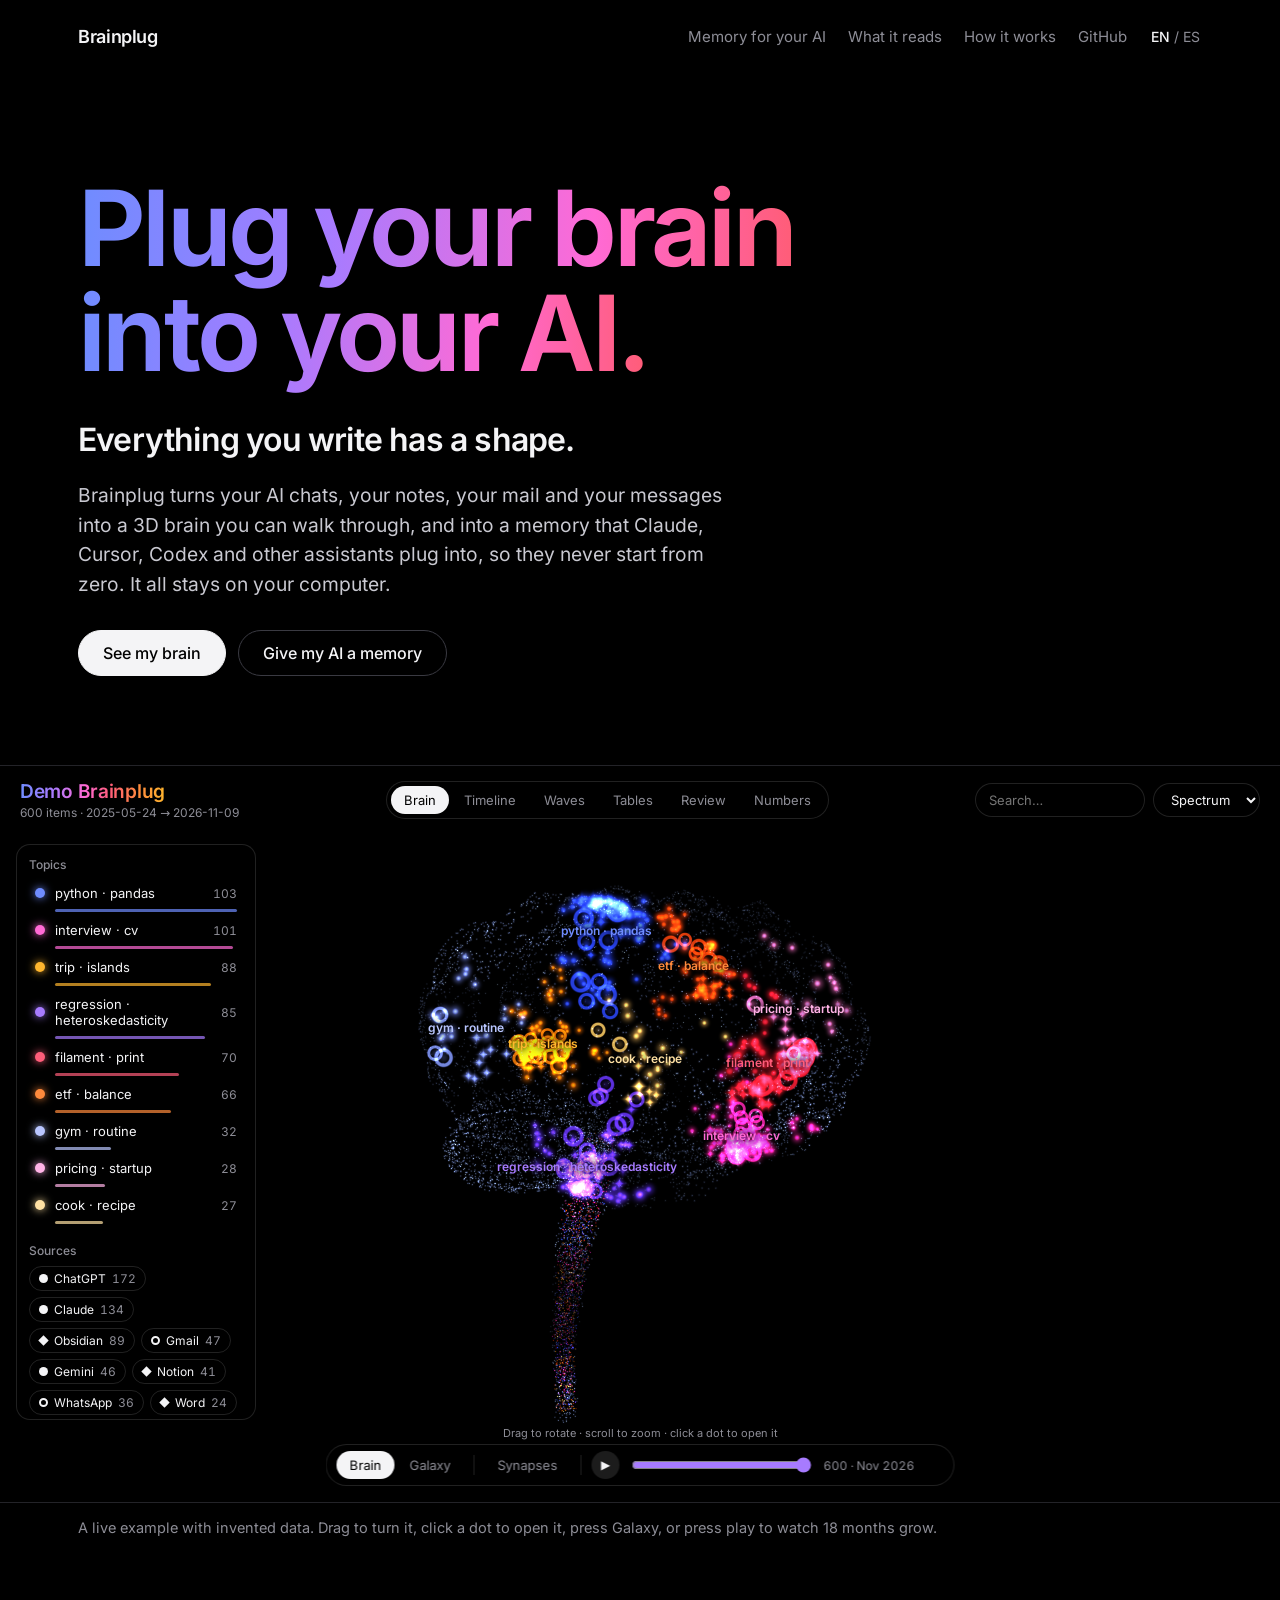
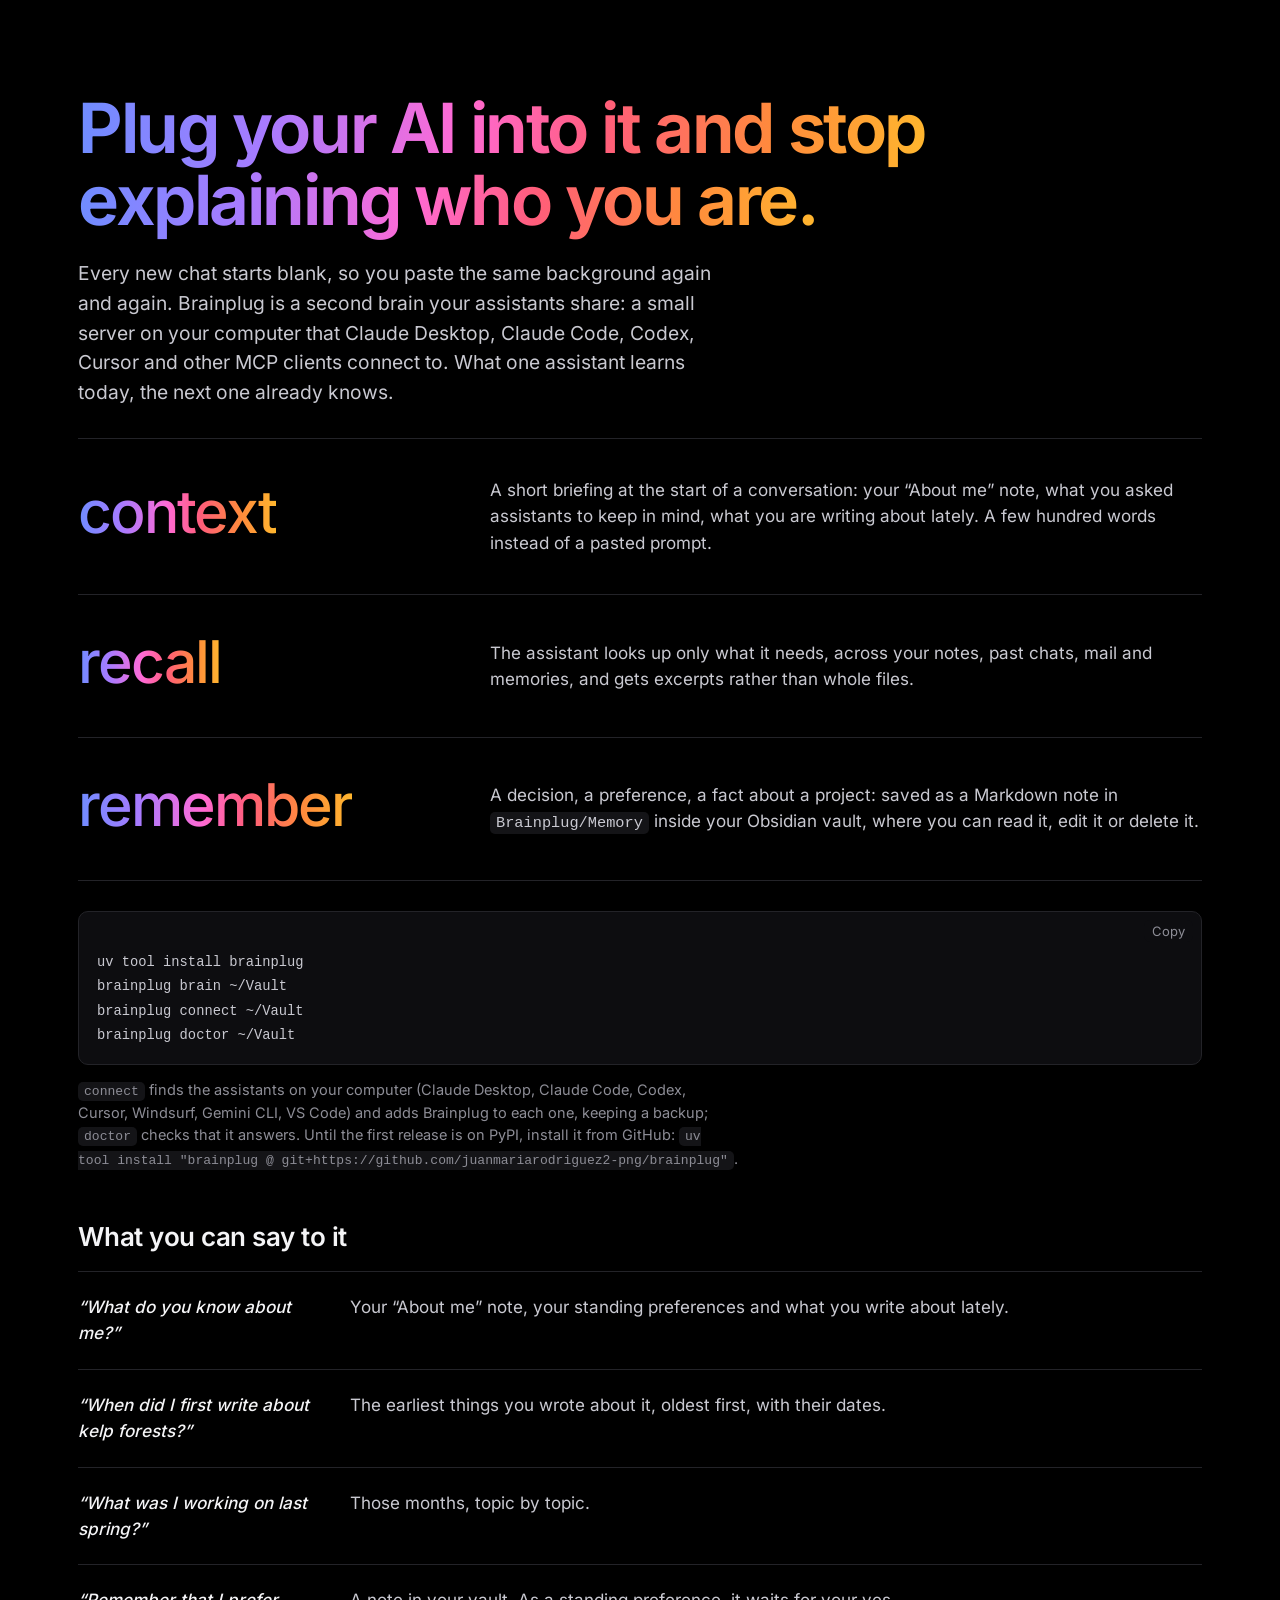
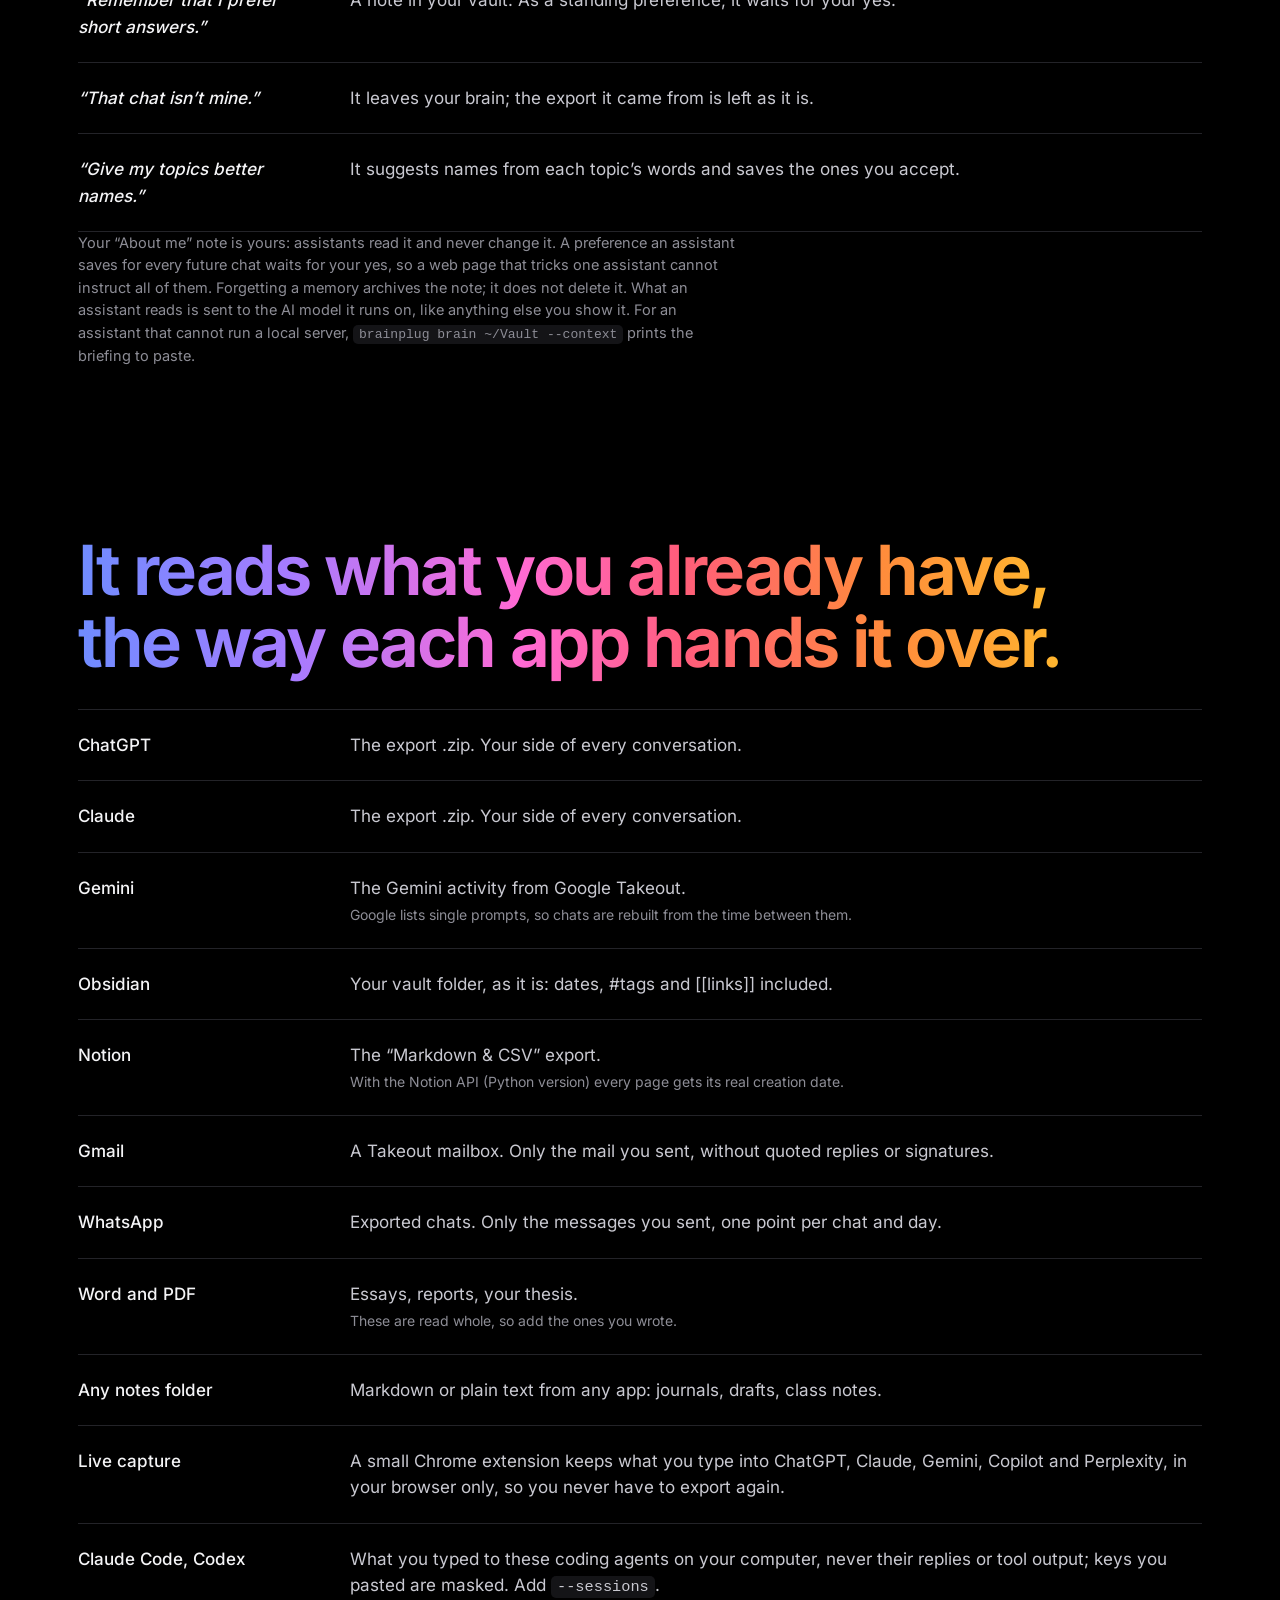
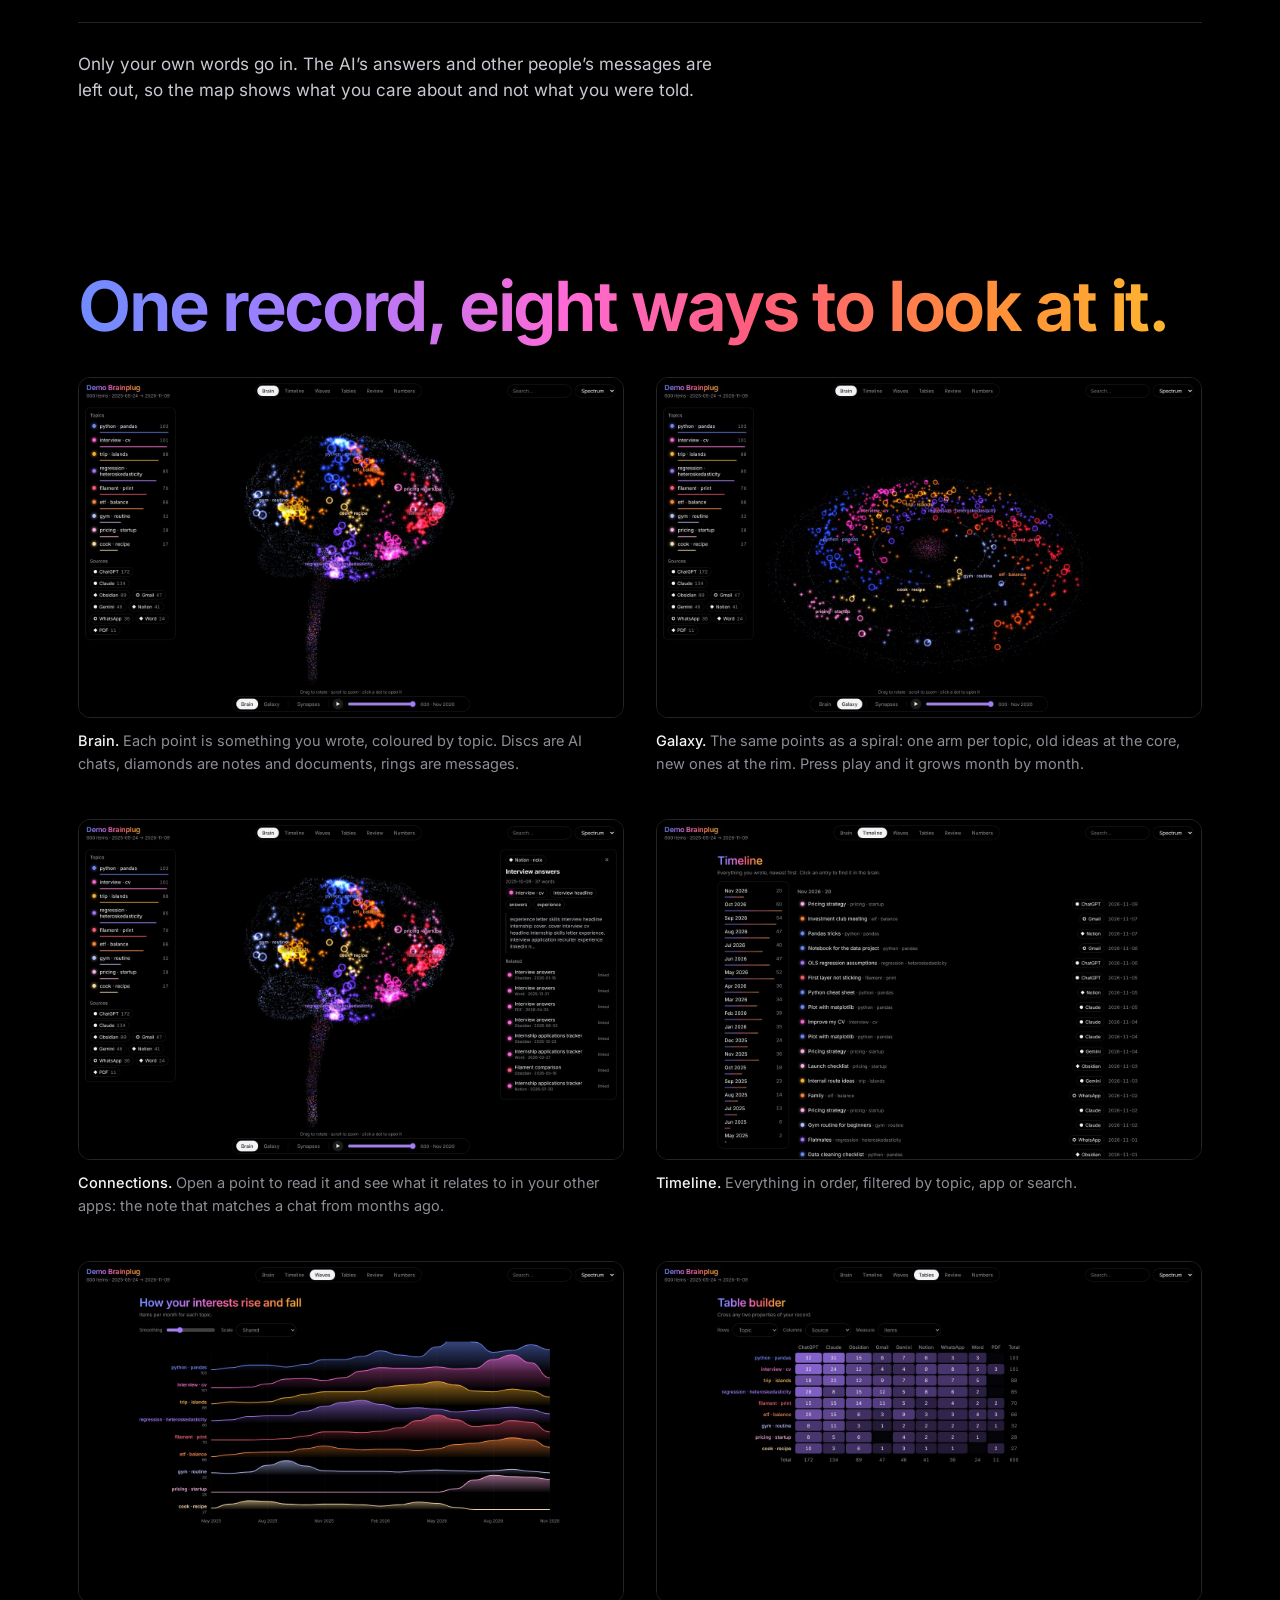
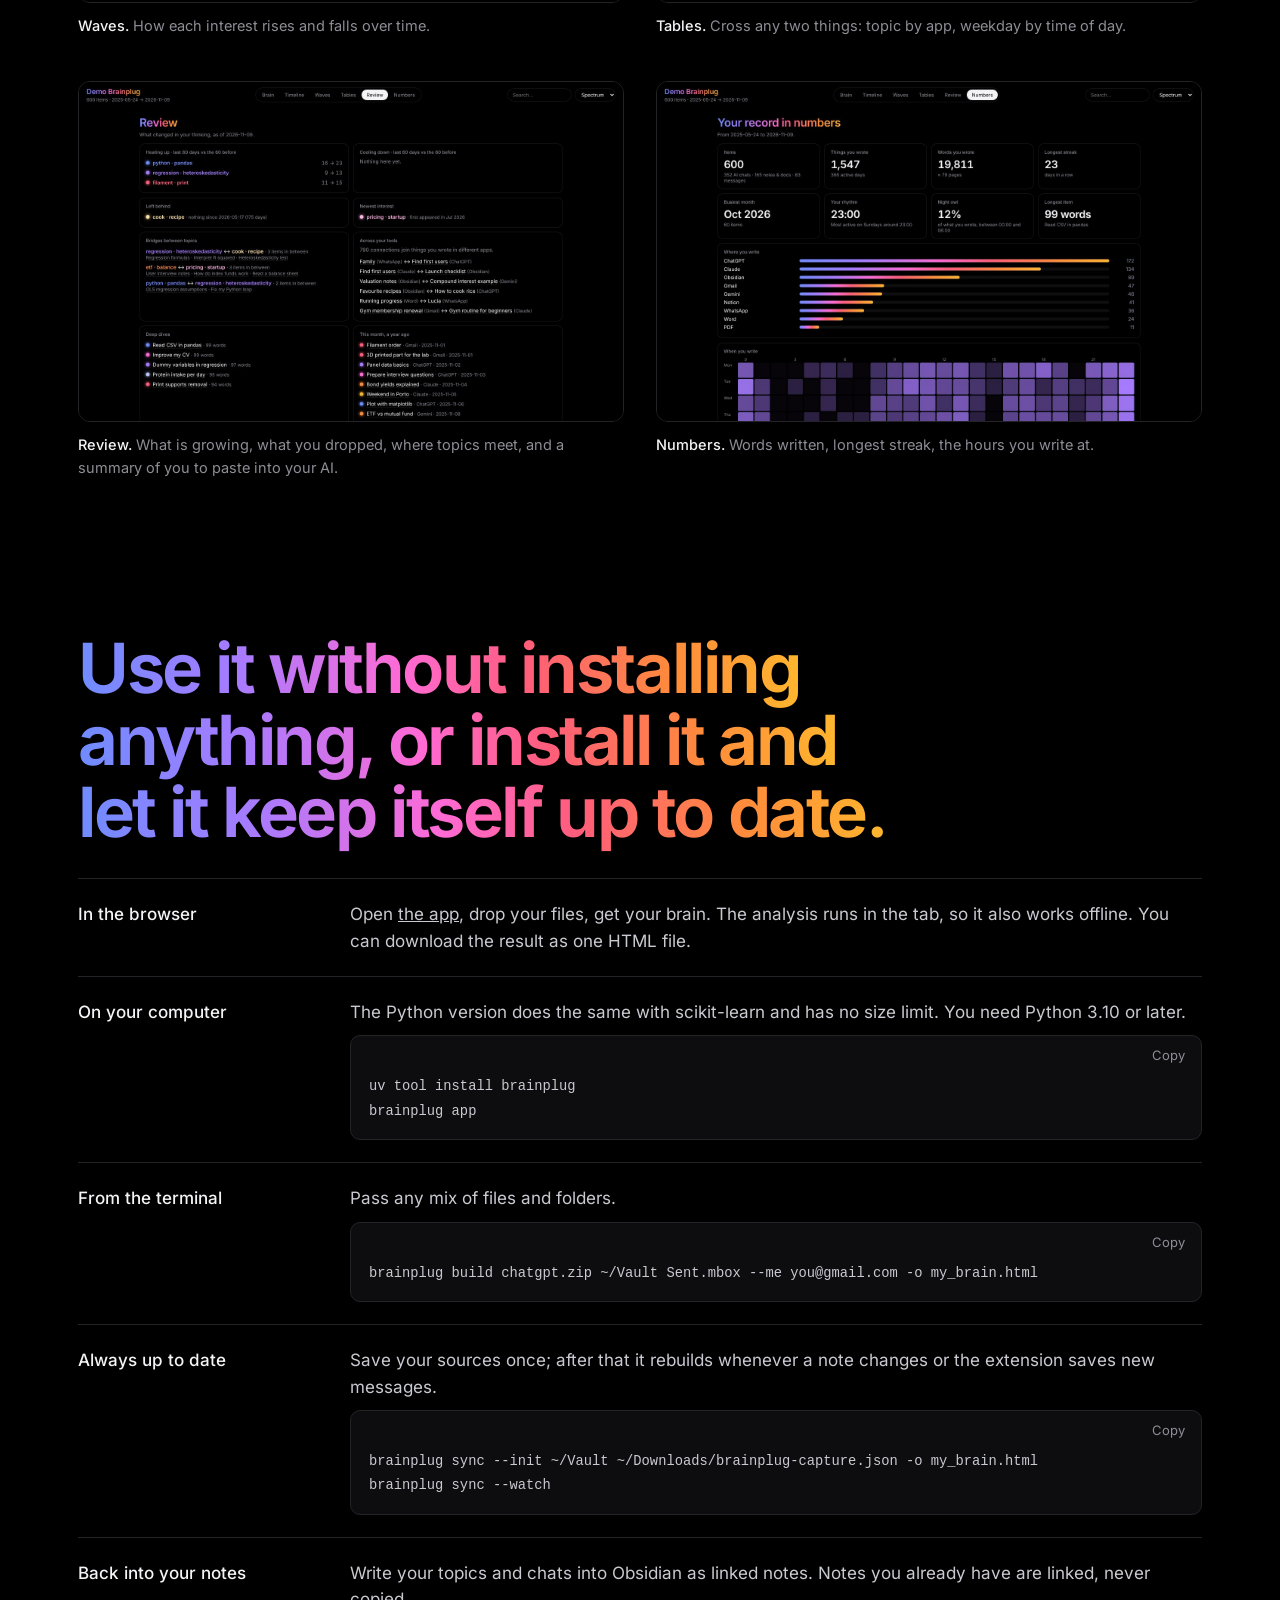
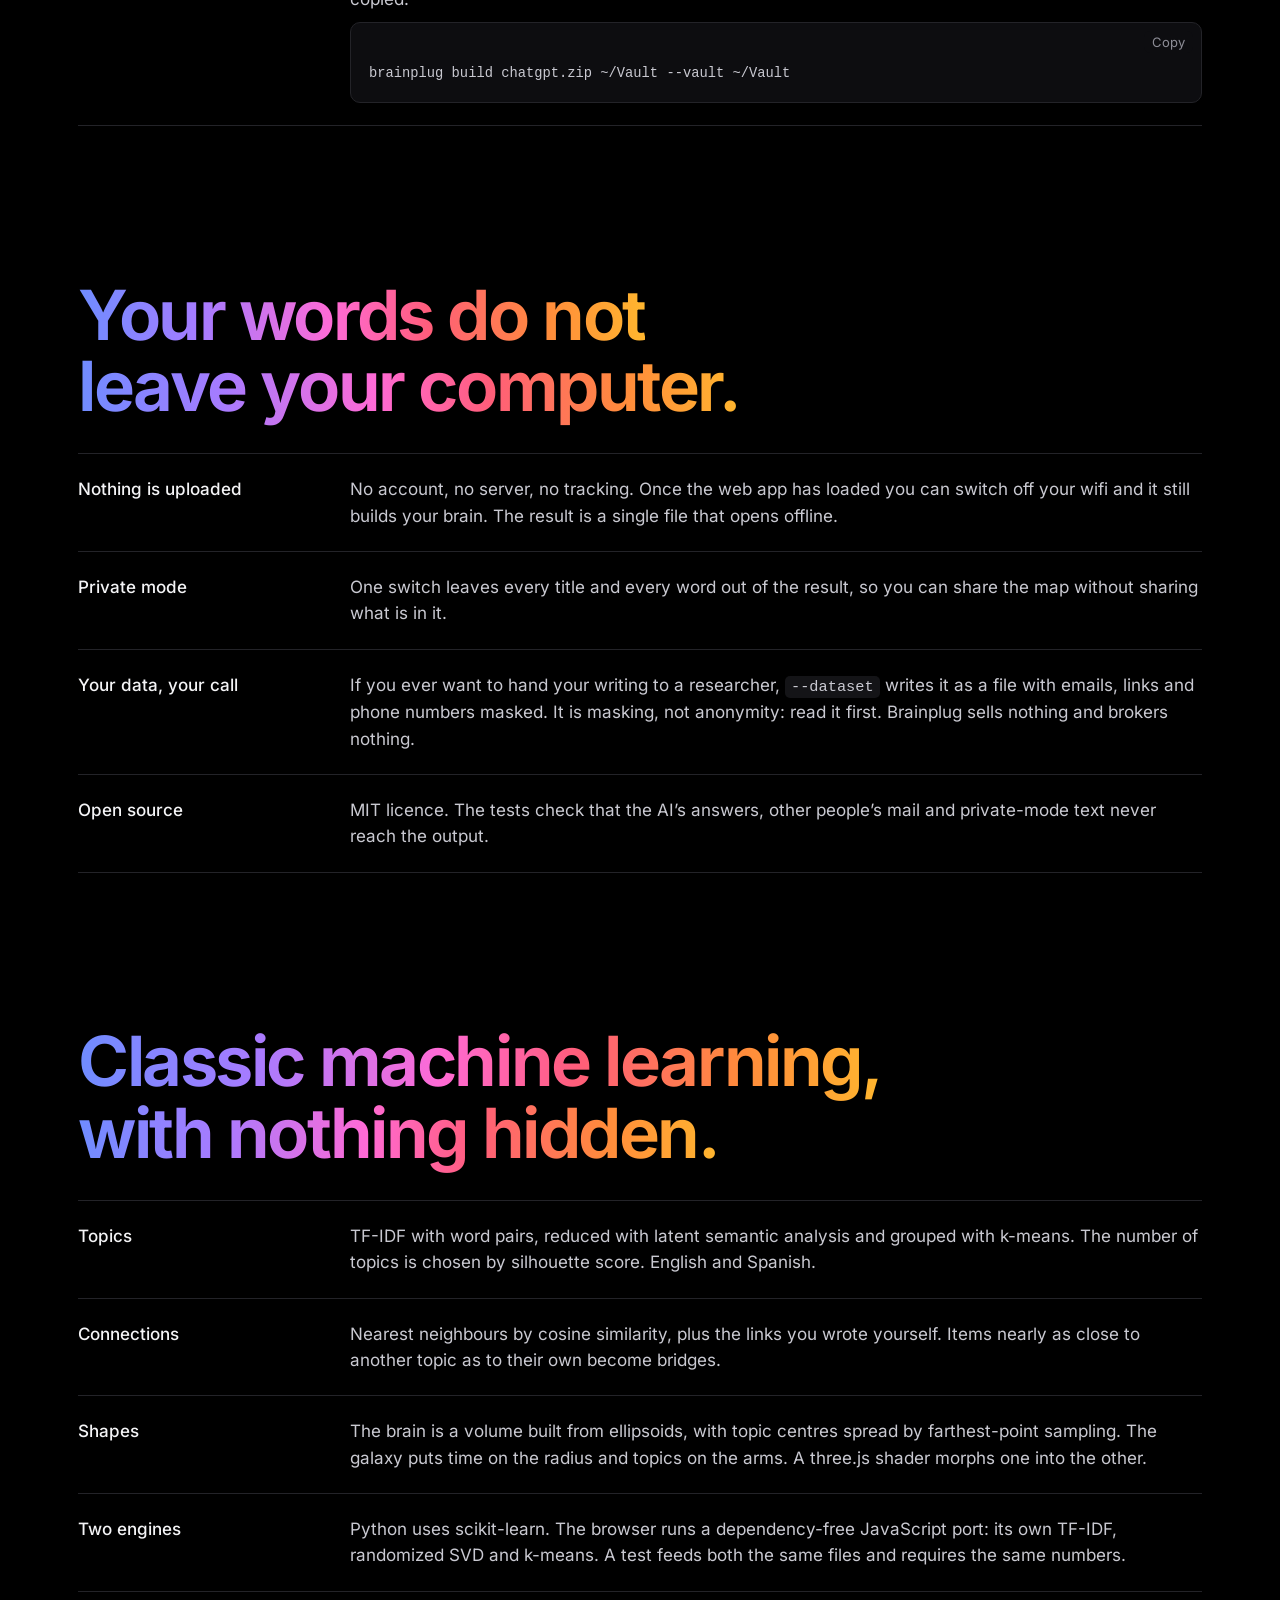
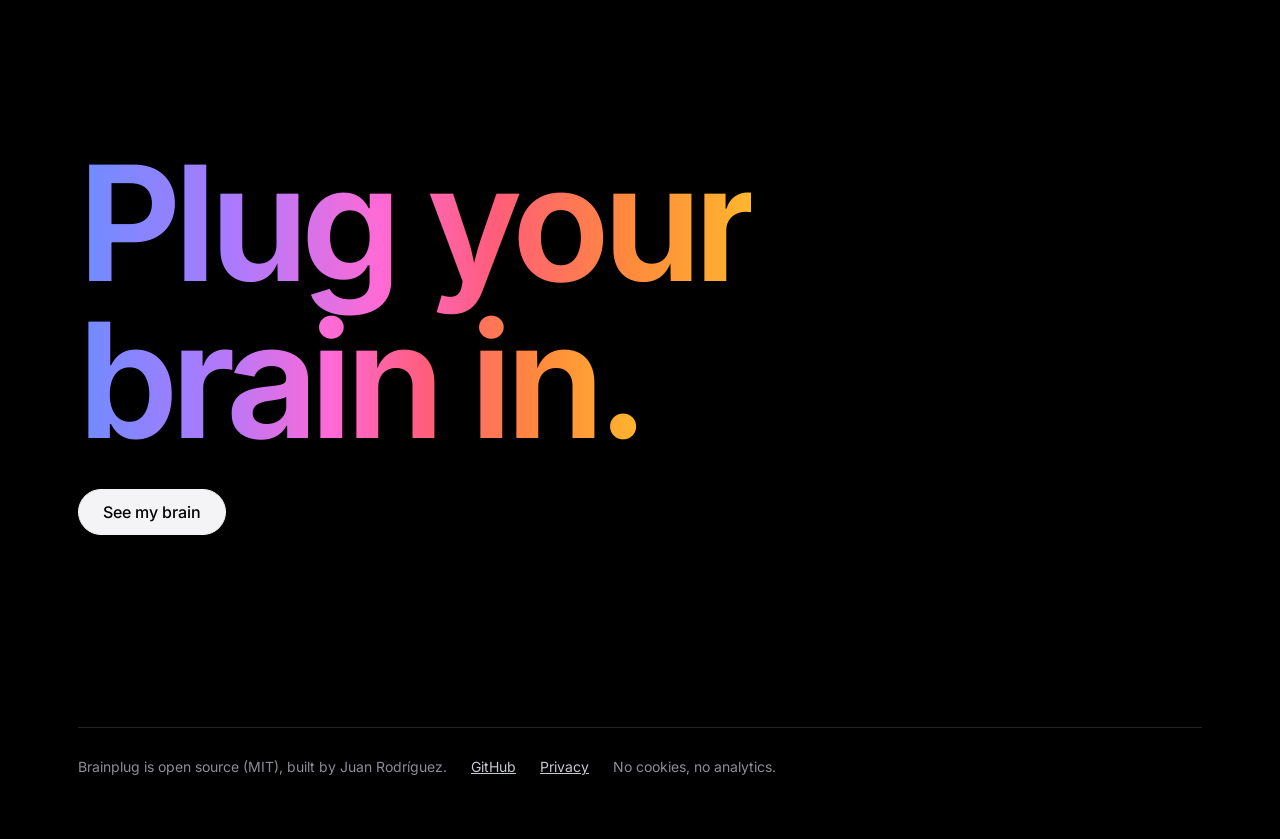
==== commit ec6d7d8f: "MCP registry entry; the MCP SDK becomes a regular dependency - server.json describes Brainplug for t" ====
--- a/docs/index.html
+++ b/docs/index.html
@@ -90,7 +90,7 @@
         <li><span class="name tool"><span>recall</span></span><span class="what" data-i="agRecall"></span></li>
         <li><span class="name tool"><span>remember</span></span><span class="what" data-i="agRemember"></span></li>
       </ul>
-      <pre class="after"><code>uv tool install "brainplug[agent]"
+      <pre class="after"><code>uv tool install brainplug
 brainplug brain ~/Vault
 brainplug connect ~/Vault
 brainplug doctor ~/Vault</code></pre>
@@ -232,7 +232,7 @@
     agContext: 'A short briefing at the start of a conversation: your “About me” note, what you asked assistants to keep in mind, what you are writing about lately. A few hundred words instead of a pasted prompt.',
     agRecall: 'The assistant looks up only what it needs, across your notes, past chats, mail and memories, and gets excerpts rather than whole files.',
     agRemember: 'A decision, a preference, a fact about a project: saved as a Markdown note in <code>Brainplug/Memory</code> inside your Obsidian vault, where you can read it, edit it or delete it.',
-    agCfg: '<code>connect</code> finds the assistants on your computer (Claude Desktop, Claude Code, Codex, Cursor, Windsurf, Gemini CLI, VS Code) and adds Brainplug to each one, keeping a backup; <code>doctor</code> checks that it answers. Until the first release is on PyPI, install it from GitHub: <code>uv tool install "brainplug[agent] @ git+https://github.com/juanmariarodriguez2-png/brainplug"</code>.',
+    agCfg: '<code>connect</code> finds the assistants on your computer (Claude Desktop, Claude Code, Codex, Cursor, Windsurf, Gemini CLI, VS Code) and adds Brainplug to each one, keeping a backup; <code>doctor</code> checks that it answers. Until the first release is on PyPI, install it from GitHub: <code>uv tool install "brainplug @ git+https://github.com/juanmariarodriguez2-png/brainplug"</code>.',
     agNote: 'Your “About me” note is yours: assistants read it and never change it. A preference an assistant saves for every future chat waits for your yes, so a web page that tricks one assistant cannot instruct all of them. Forgetting a memory archives the note; it does not delete it. What an assistant reads is sent to the AI model it runs on, like anything else you show it. For an assistant that cannot run a local server, <code>brainplug brain ~/Vault --context</code> prints the briefing to paste.',
     sayT: 'What you can say to it', s1: '“What do you know about me?”', s1w: 'Your “About me” note, your standing preferences and what you write about lately.', s2: '“When did I first write about kelp forests?”', s2w: 'The earliest things you wrote about it, oldest first, with their dates.', s3: '“What was I working on last spring?”', s3w: 'Those months, topic by topic.', s4: '“Remember that I prefer short answers.”', s4w: 'A note in your vault. As a standing preference, it waits for your yes.', s5: '“That chat isn’t mine.”', s5w: 'It leaves your brain; the export it came from is left as it is.', s6: '“Give my topics better names.”', s6w: 'It suggests names from each topic’s words and saves the ones you accept.', rSessions: 'What you typed to these coding agents on your computer, never their replies or tool output; keys you pasted are masked. Add <code>--sessions</code>.', privacy: 'Privacy',
     prSay: 'Your words do not leave your computer.',
@@ -287,7 +287,7 @@
     agContext: 'Un resumen corto al empezar la conversación: tu nota «Sobre mí», lo que has pedido a los asistentes que tengan presente y de qué escribes últimamente. Unos cientos de palabras en lugar de un prompt pegado.',
     agRecall: 'El asistente busca solo lo que necesita entre tus notas, chats antiguos, correos y recuerdos, y recibe fragmentos en vez de archivos enteros.',
     agRemember: 'Una decisión, una preferencia, un dato de un proyecto: se guarda como nota Markdown en <code>Brainplug/Memory</code>, dentro de tu bóveda de Obsidian, donde puedes leerla, editarla o borrarla.',
-    agCfg: '<code>connect</code> encuentra los asistentes de tu ordenador (Claude Desktop, Claude Code, Codex, Cursor, Windsurf, Gemini CLI, VS Code) y añade Brainplug a cada uno, guardando una copia; <code>doctor</code> comprueba que responde. Hasta que la primera versión esté en PyPI, instálalo desde GitHub: <code>uv tool install "brainplug[agent] @ git+https://github.com/juanmariarodriguez2-png/brainplug"</code>.',
+    agCfg: '<code>connect</code> encuentra los asistentes de tu ordenador (Claude Desktop, Claude Code, Codex, Cursor, Windsurf, Gemini CLI, VS Code) y añade Brainplug a cada uno, guardando una copia; <code>doctor</code> comprueba que responde. Hasta que la primera versión esté en PyPI, instálalo desde GitHub: <code>uv tool install "brainplug @ git+https://github.com/juanmariarodriguez2-png/brainplug"</code>.',
     agNote: 'Tu nota «Sobre mí» es tuya: los asistentes la leen y nunca la cambian. Una preferencia que un asistente guarda para todos los chats futuros espera tu visto bueno, así que una web que engañe a un asistente no puede dar instrucciones a todos. Olvidar un recuerdo archiva la nota; no la borra. Lo que un asistente lee se envía al modelo de IA con el que funciona, igual que cualquier otra cosa que le enseñes. Para un asistente que no puede usar un servidor local, <code>brainplug brain ~/Vault --context</code> imprime el resumen para pegarlo.',
     sayT: 'Qué puedes decirle', s1: '«¿Qué sabes de mí?»', s1w: 'Tu nota «Sobre mí», tus preferencias permanentes y de qué escribes últimamente.', s2: '«¿Cuándo escribí por primera vez sobre los bosques de algas?»', s2w: 'Lo primero que escribiste sobre ello, de lo más antiguo a lo más reciente, con fechas.', s3: '«¿En qué estaba trabajando la primavera pasada?»', s3w: 'Esos meses, tema a tema.', s4: '«Recuerda que prefiero respuestas cortas.»', s4w: 'Una nota en tu bóveda. Como preferencia permanente, espera tu visto bueno.', s5: '«Ese chat no es mío.»', s5w: 'Sale de tu cerebro; la exportación de la que vino no cambia.', s6: '«Pon mejores nombres a mis temas.»', s6w: 'Propone nombres a partir de las palabras de cada tema y guarda los que aceptes.', rSessions: 'Lo que escribiste a estos agentes de programación en tu ordenador, nunca sus respuestas ni la salida de sus herramientas; las claves que pegaste se ocultan. Añade <code>--sessions</code>.', privacy: 'Privacidad',
     prSay: 'Tus palabras no salen de tu ordenador.',
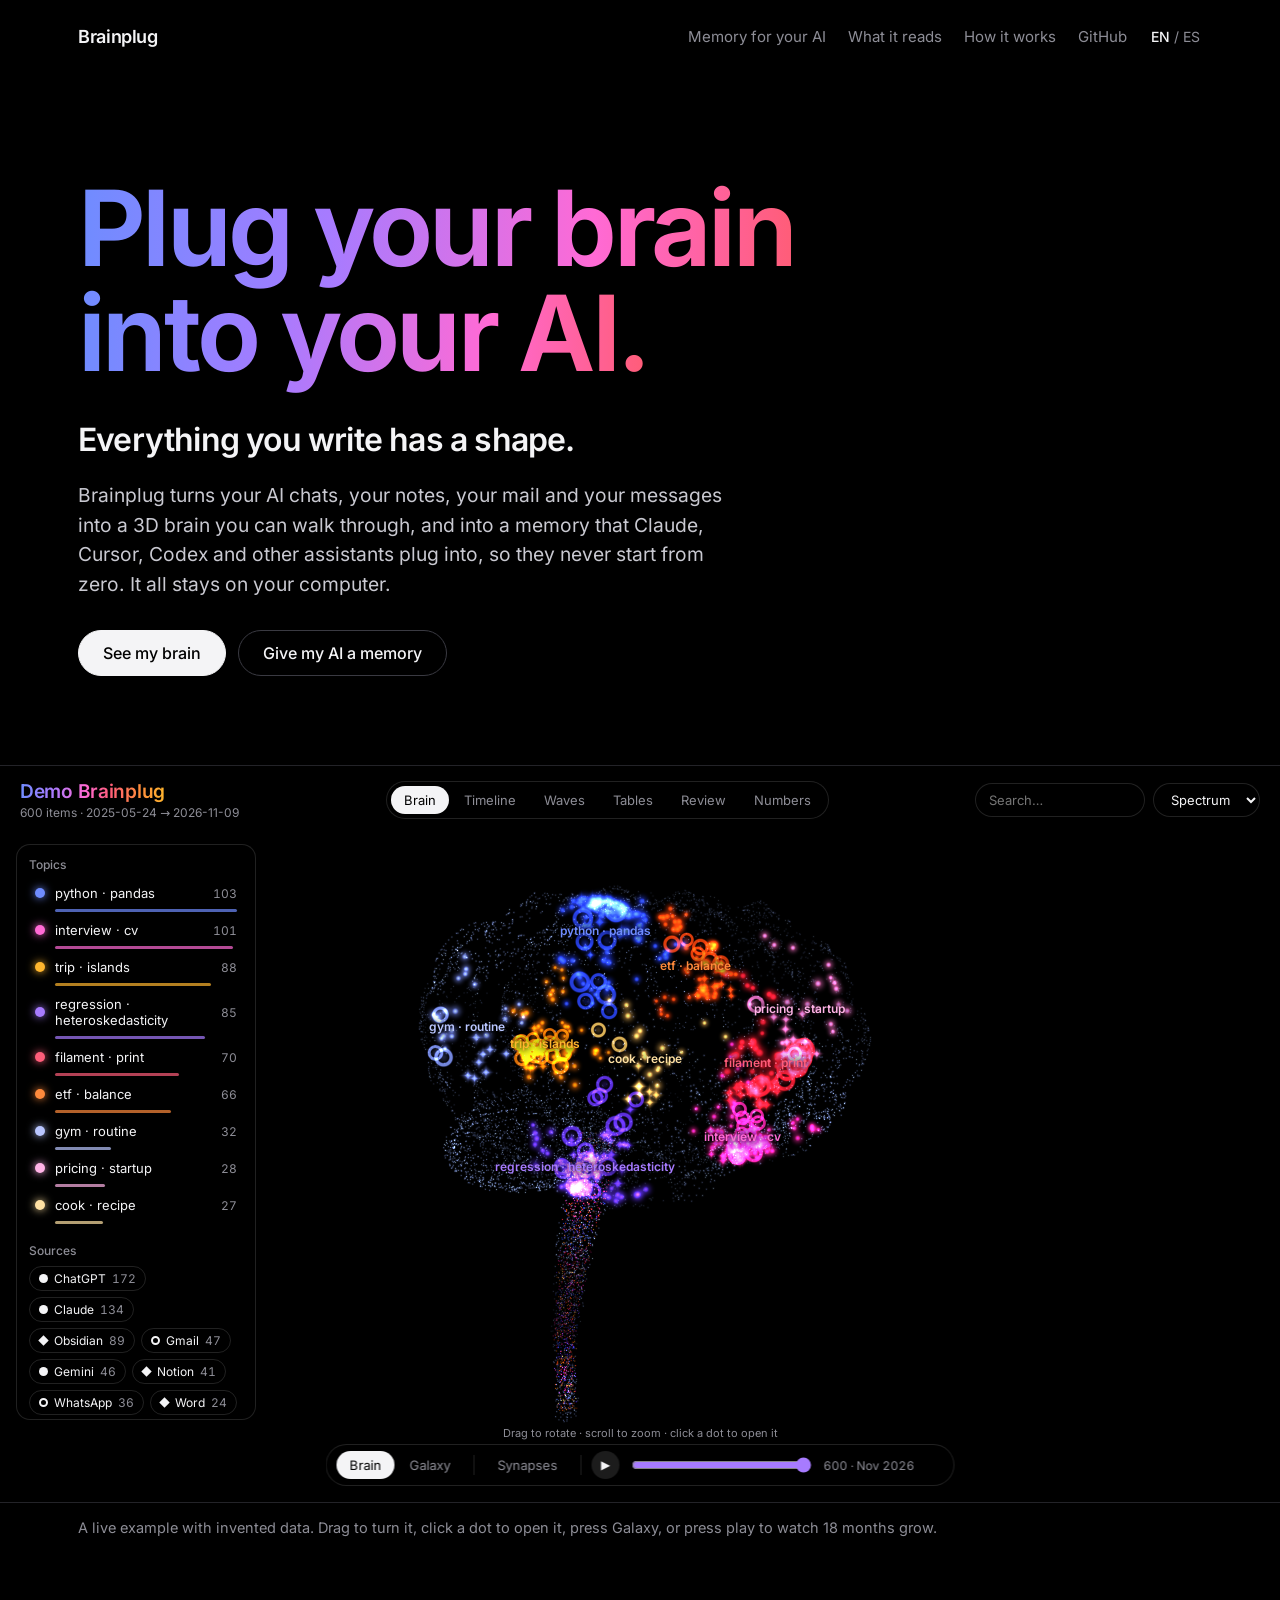
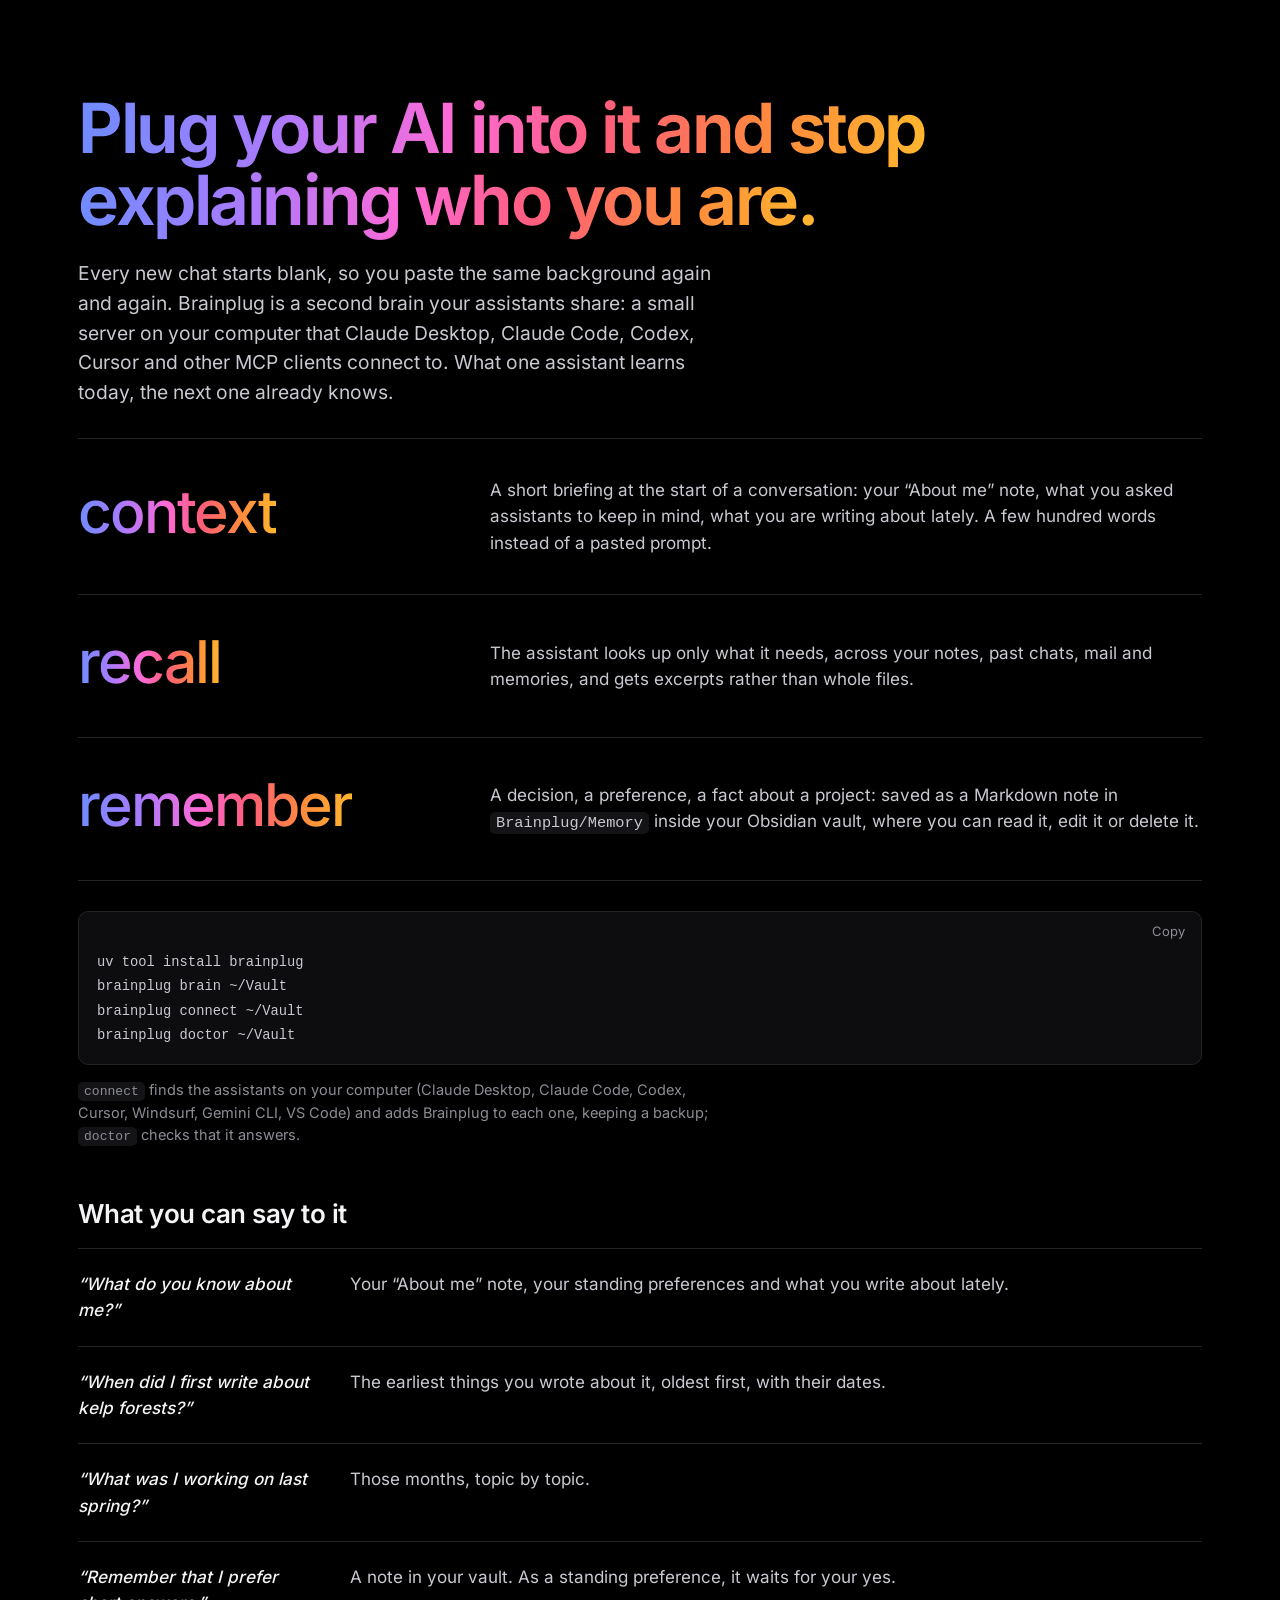
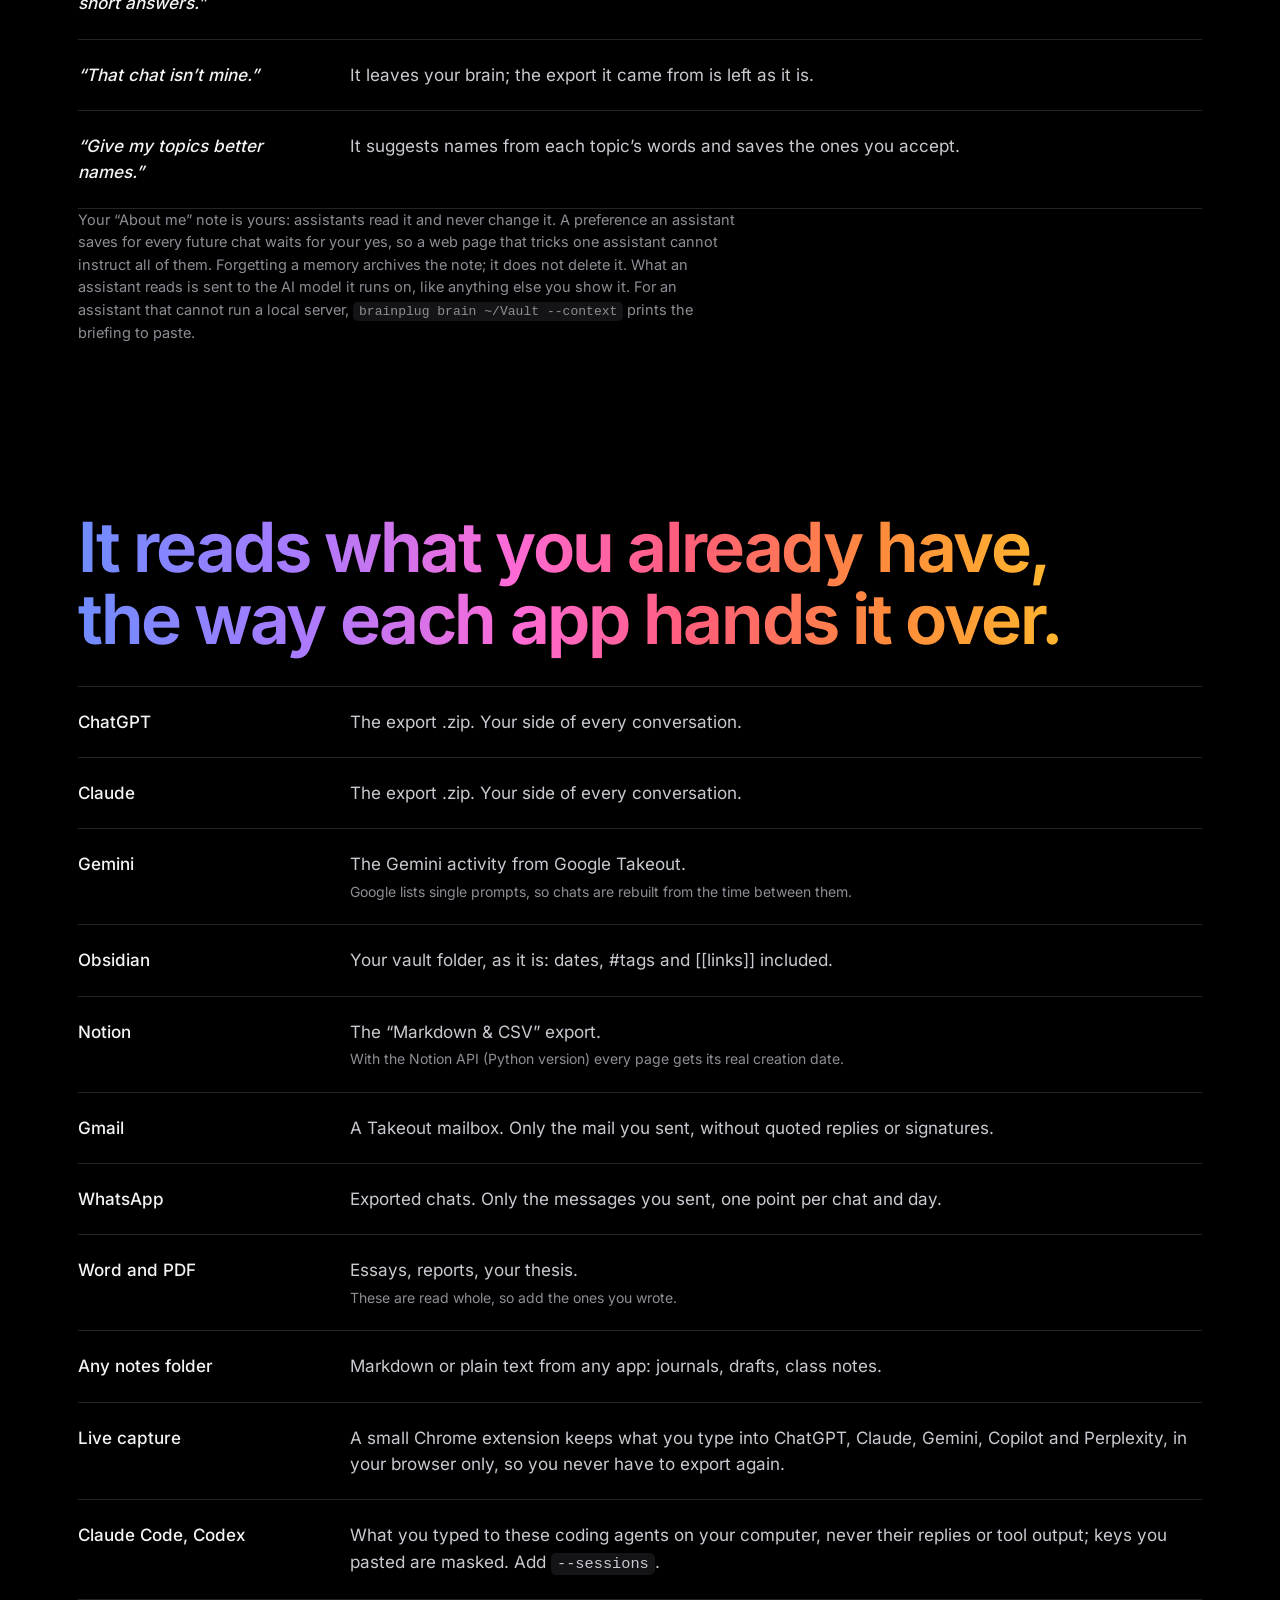
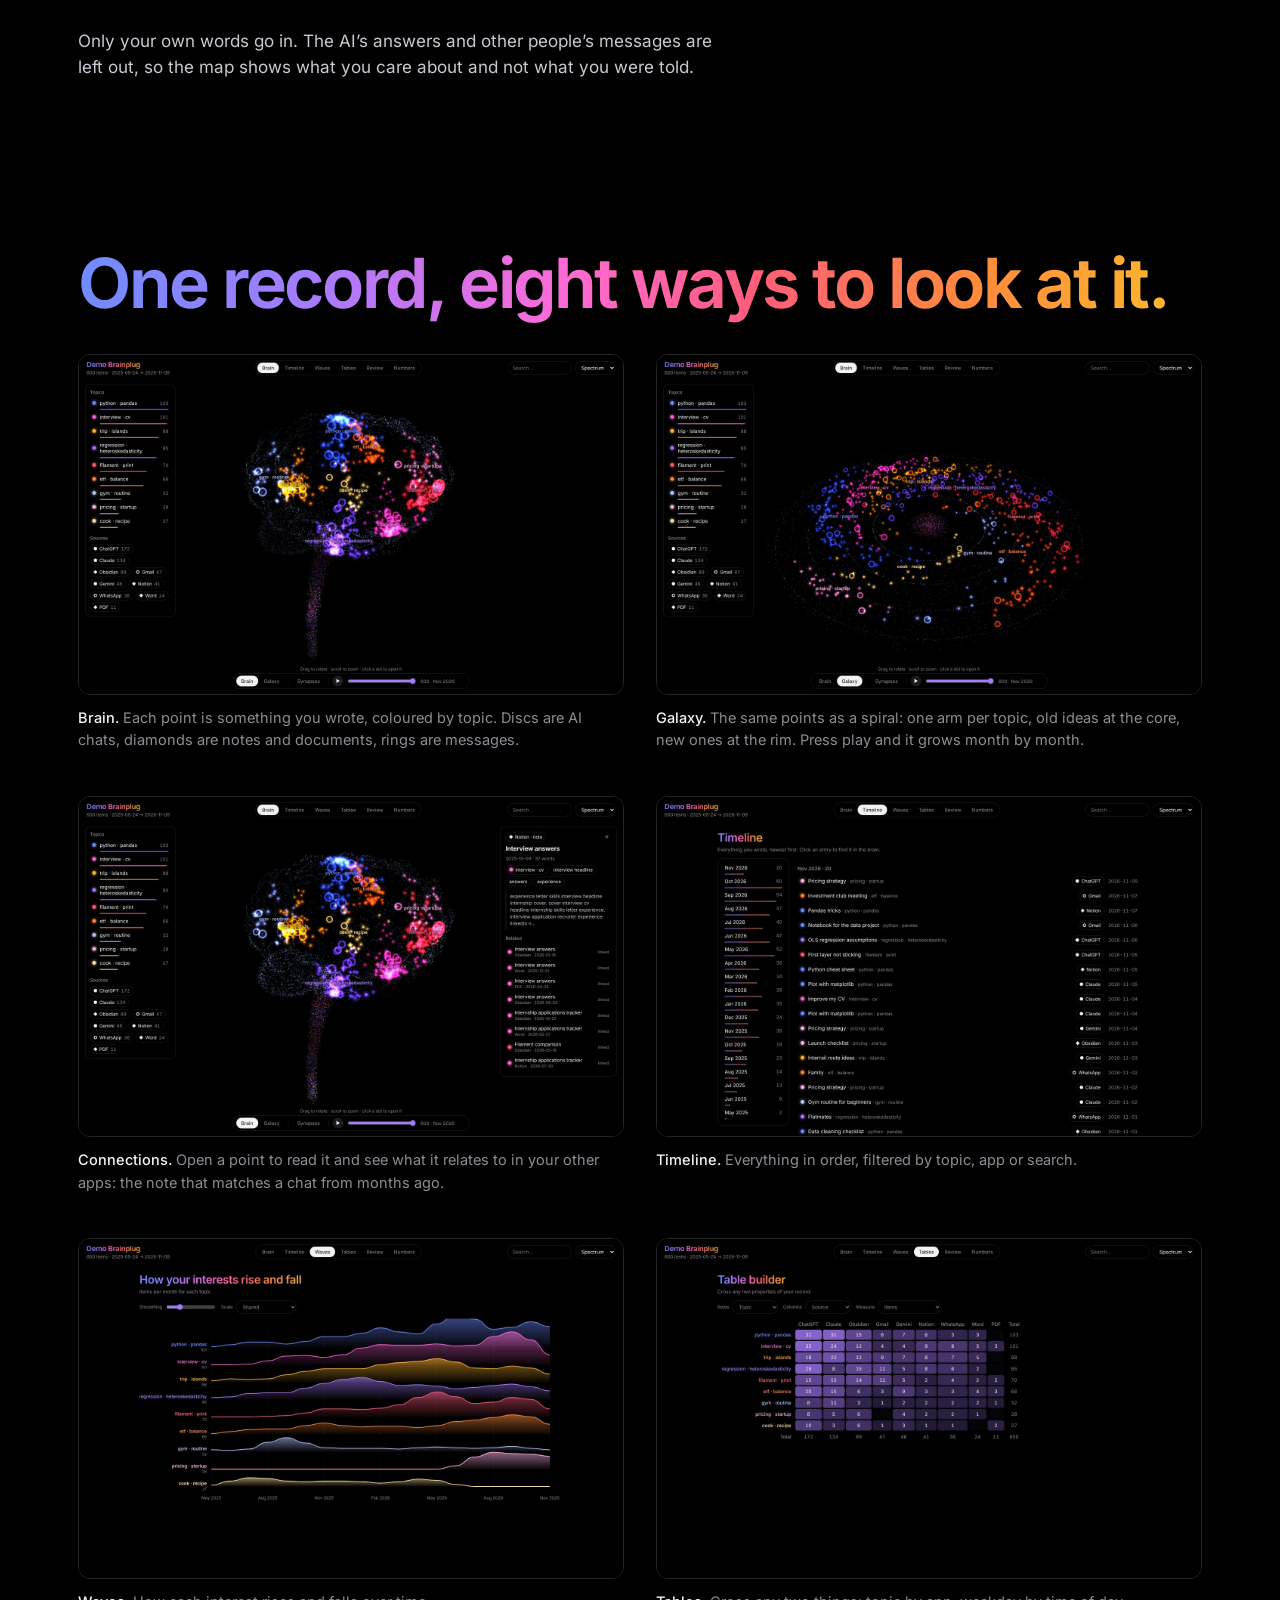
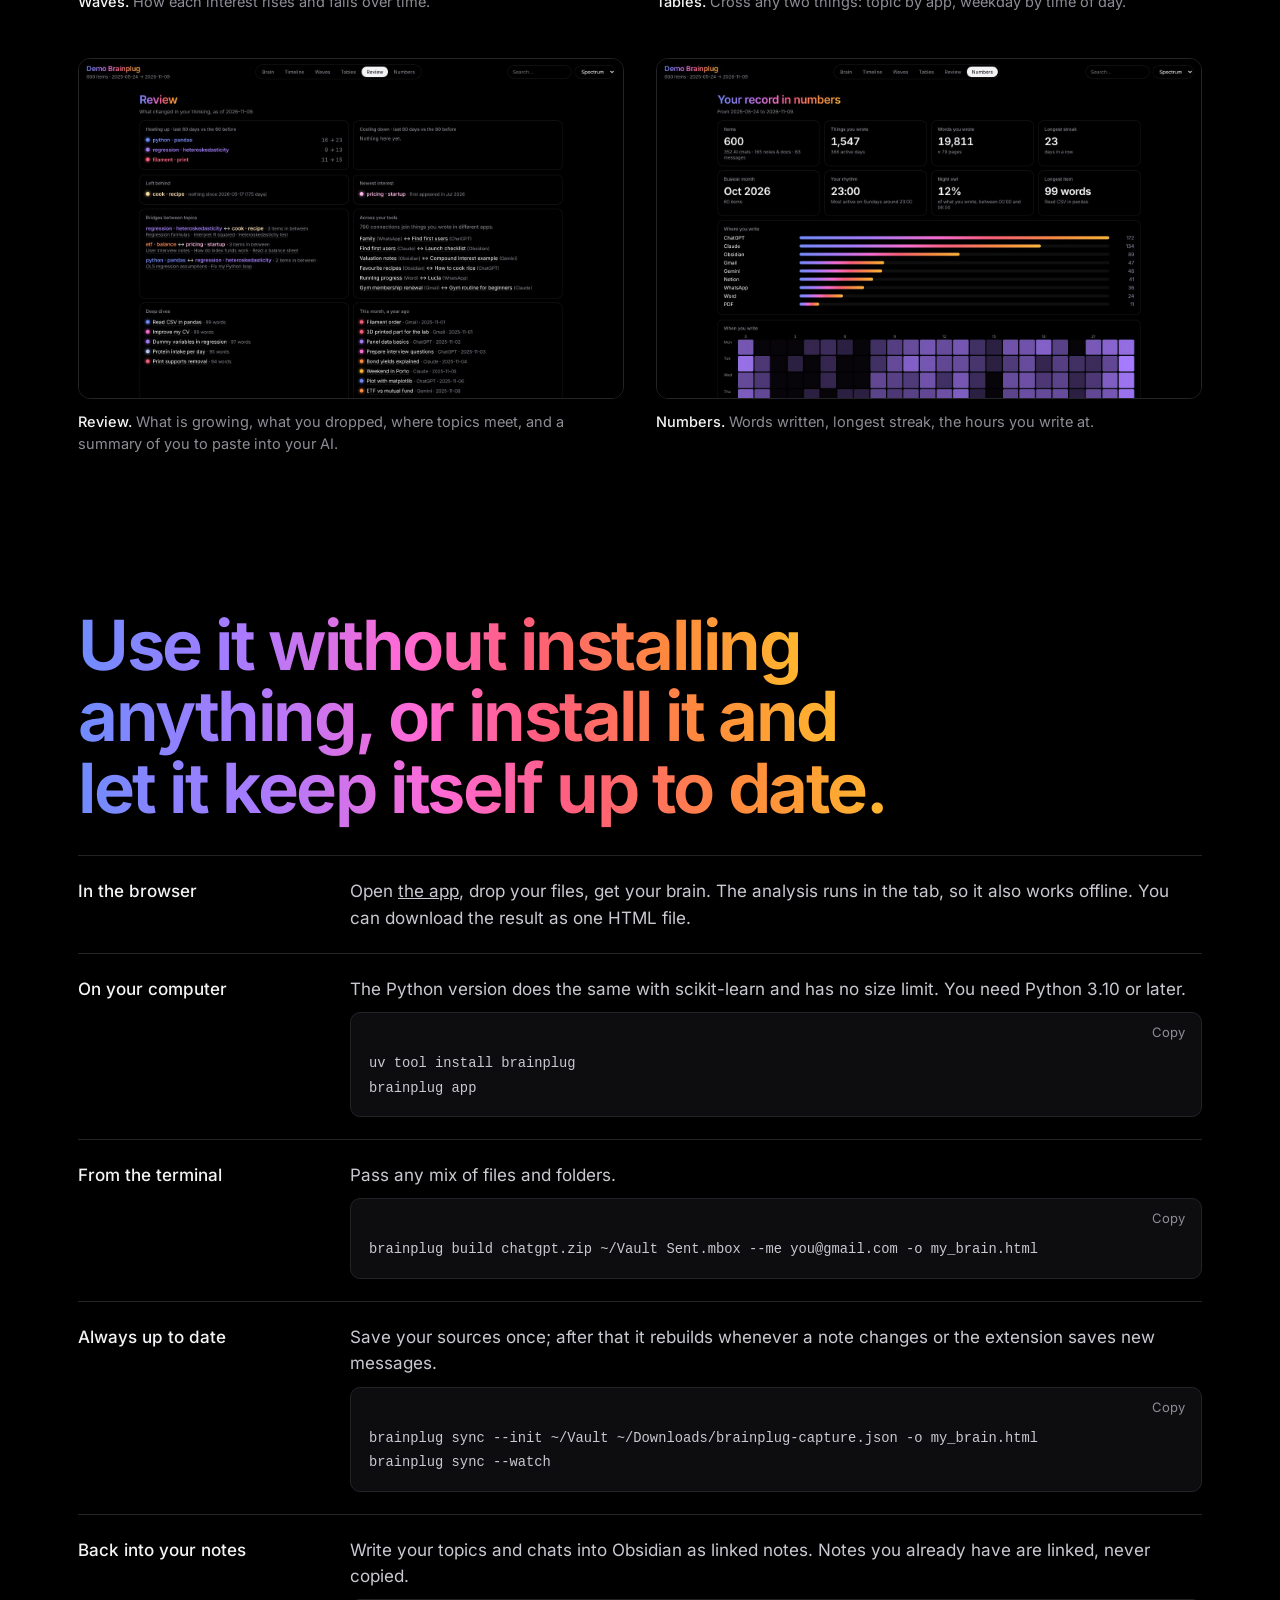
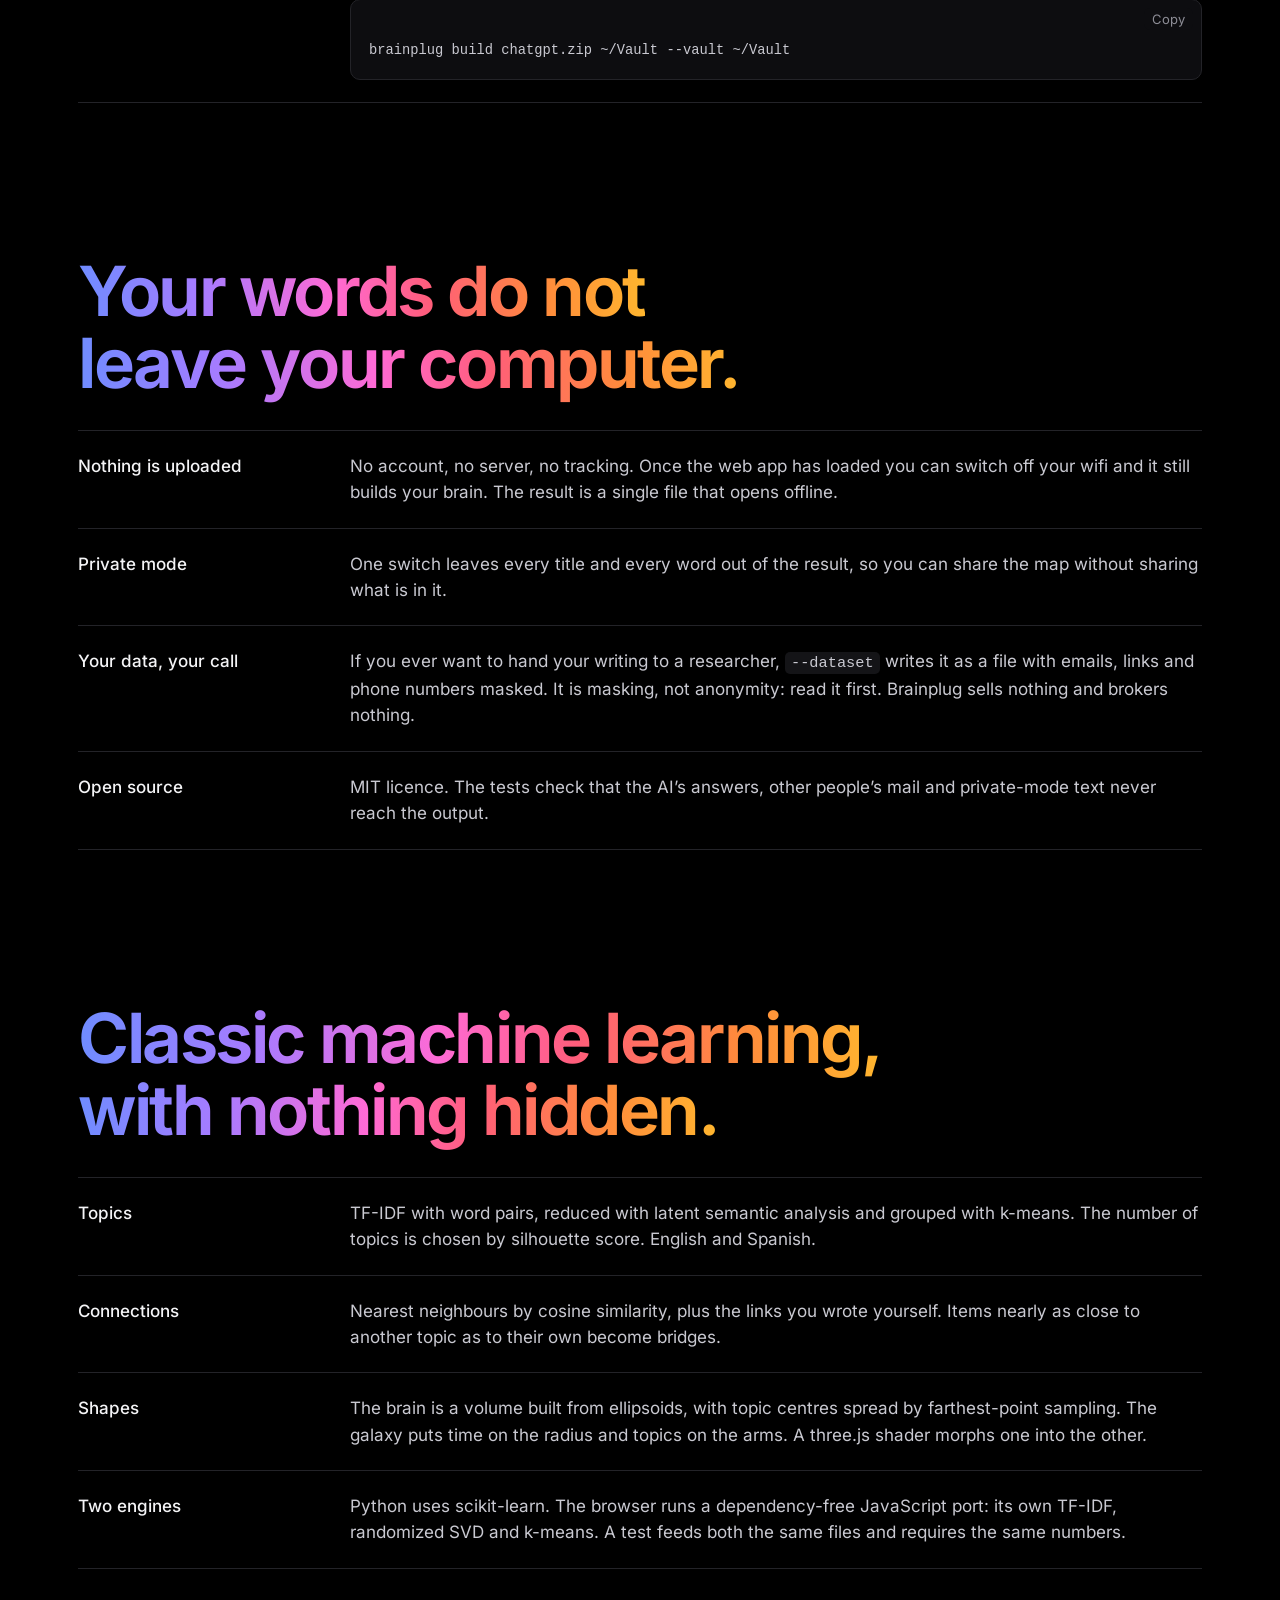
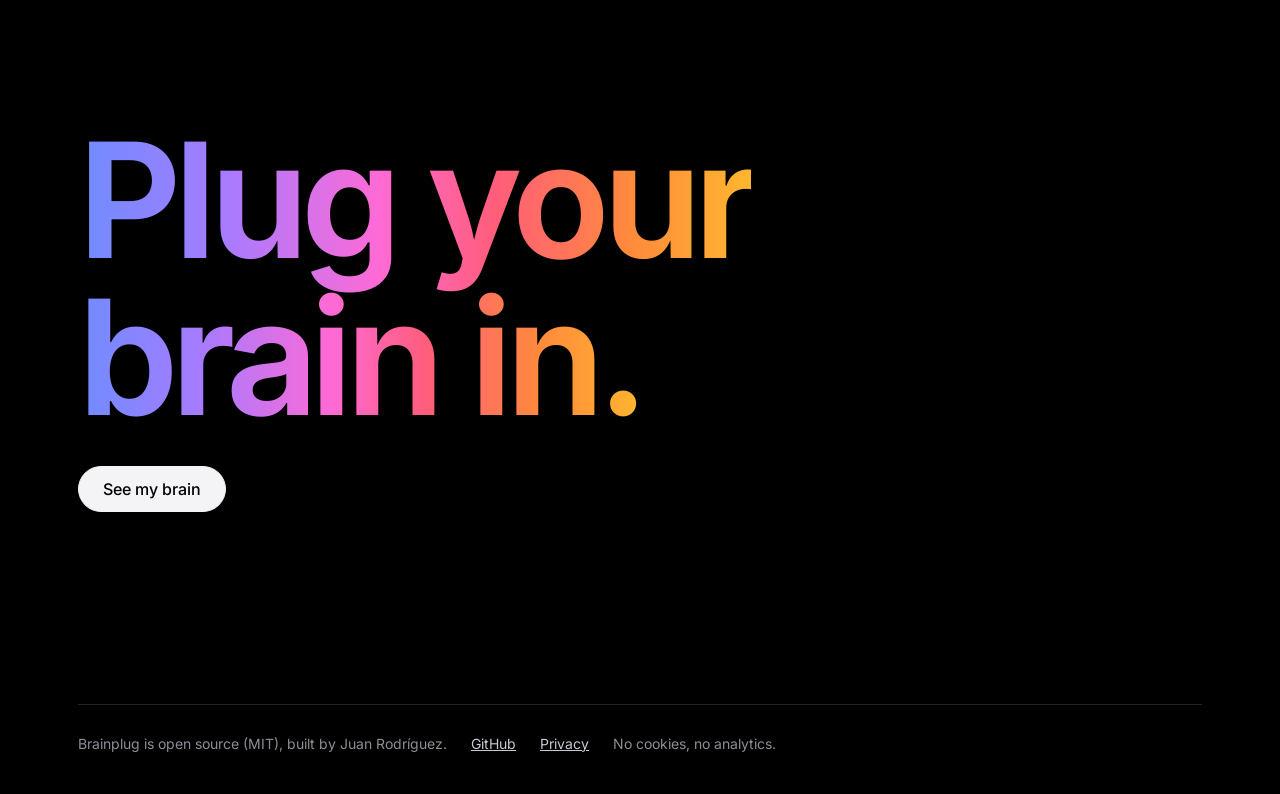
==== commit 899d5224: "Brainplug is on PyPI: drop the install-from-GitHub workaround 0.4.0 is published on PyPI and listed " ====
--- a/docs/index.html
+++ b/docs/index.html
@@ -232,7 +232,7 @@
     agContext: 'A short briefing at the start of a conversation: your “About me” note, what you asked assistants to keep in mind, what you are writing about lately. A few hundred words instead of a pasted prompt.',
     agRecall: 'The assistant looks up only what it needs, across your notes, past chats, mail and memories, and gets excerpts rather than whole files.',
     agRemember: 'A decision, a preference, a fact about a project: saved as a Markdown note in <code>Brainplug/Memory</code> inside your Obsidian vault, where you can read it, edit it or delete it.',
-    agCfg: '<code>connect</code> finds the assistants on your computer (Claude Desktop, Claude Code, Codex, Cursor, Windsurf, Gemini CLI, VS Code) and adds Brainplug to each one, keeping a backup; <code>doctor</code> checks that it answers. Until the first release is on PyPI, install it from GitHub: <code>uv tool install "brainplug @ git+https://github.com/juanmariarodriguez2-png/brainplug"</code>.',
+    agCfg: '<code>connect</code> finds the assistants on your computer (Claude Desktop, Claude Code, Codex, Cursor, Windsurf, Gemini CLI, VS Code) and adds Brainplug to each one, keeping a backup; <code>doctor</code> checks that it answers.',
     agNote: 'Your “About me” note is yours: assistants read it and never change it. A preference an assistant saves for every future chat waits for your yes, so a web page that tricks one assistant cannot instruct all of them. Forgetting a memory archives the note; it does not delete it. What an assistant reads is sent to the AI model it runs on, like anything else you show it. For an assistant that cannot run a local server, <code>brainplug brain ~/Vault --context</code> prints the briefing to paste.',
     sayT: 'What you can say to it', s1: '“What do you know about me?”', s1w: 'Your “About me” note, your standing preferences and what you write about lately.', s2: '“When did I first write about kelp forests?”', s2w: 'The earliest things you wrote about it, oldest first, with their dates.', s3: '“What was I working on last spring?”', s3w: 'Those months, topic by topic.', s4: '“Remember that I prefer short answers.”', s4w: 'A note in your vault. As a standing preference, it waits for your yes.', s5: '“That chat isn’t mine.”', s5w: 'It leaves your brain; the export it came from is left as it is.', s6: '“Give my topics better names.”', s6w: 'It suggests names from each topic’s words and saves the ones you accept.', rSessions: 'What you typed to these coding agents on your computer, never their replies or tool output; keys you pasted are masked. Add <code>--sessions</code>.', privacy: 'Privacy',
     prSay: 'Your words do not leave your computer.',
@@ -287,7 +287,7 @@
     agContext: 'Un resumen corto al empezar la conversación: tu nota «Sobre mí», lo que has pedido a los asistentes que tengan presente y de qué escribes últimamente. Unos cientos de palabras en lugar de un prompt pegado.',
     agRecall: 'El asistente busca solo lo que necesita entre tus notas, chats antiguos, correos y recuerdos, y recibe fragmentos en vez de archivos enteros.',
     agRemember: 'Una decisión, una preferencia, un dato de un proyecto: se guarda como nota Markdown en <code>Brainplug/Memory</code>, dentro de tu bóveda de Obsidian, donde puedes leerla, editarla o borrarla.',
-    agCfg: '<code>connect</code> encuentra los asistentes de tu ordenador (Claude Desktop, Claude Code, Codex, Cursor, Windsurf, Gemini CLI, VS Code) y añade Brainplug a cada uno, guardando una copia; <code>doctor</code> comprueba que responde. Hasta que la primera versión esté en PyPI, instálalo desde GitHub: <code>uv tool install "brainplug @ git+https://github.com/juanmariarodriguez2-png/brainplug"</code>.',
+    agCfg: '<code>connect</code> encuentra los asistentes de tu ordenador (Claude Desktop, Claude Code, Codex, Cursor, Windsurf, Gemini CLI, VS Code) y añade Brainplug a cada uno, guardando una copia; <code>doctor</code> comprueba que responde.',
     agNote: 'Tu nota «Sobre mí» es tuya: los asistentes la leen y nunca la cambian. Una preferencia que un asistente guarda para todos los chats futuros espera tu visto bueno, así que una web que engañe a un asistente no puede dar instrucciones a todos. Olvidar un recuerdo archiva la nota; no la borra. Lo que un asistente lee se envía al modelo de IA con el que funciona, igual que cualquier otra cosa que le enseñes. Para un asistente que no puede usar un servidor local, <code>brainplug brain ~/Vault --context</code> imprime el resumen para pegarlo.',
     sayT: 'Qué puedes decirle', s1: '«¿Qué sabes de mí?»', s1w: 'Tu nota «Sobre mí», tus preferencias permanentes y de qué escribes últimamente.', s2: '«¿Cuándo escribí por primera vez sobre los bosques de algas?»', s2w: 'Lo primero que escribiste sobre ello, de lo más antiguo a lo más reciente, con fechas.', s3: '«¿En qué estaba trabajando la primavera pasada?»', s3w: 'Esos meses, tema a tema.', s4: '«Recuerda que prefiero respuestas cortas.»', s4w: 'Una nota en tu bóveda. Como preferencia permanente, espera tu visto bueno.', s5: '«Ese chat no es mío.»', s5w: 'Sale de tu cerebro; la exportación de la que vino no cambia.', s6: '«Pon mejores nombres a mis temas.»', s6w: 'Propone nombres a partir de las palabras de cada tema y guarda los que aceptes.', rSessions: 'Lo que escribiste a estos agentes de programación en tu ordenador, nunca sus respuestas ni la salida de sus herramientas; las claves que pegaste se ocultan. Añade <code>--sessions</code>.', privacy: 'Privacidad',
     prSay: 'Tus palabras no salen de tu ordenador.',
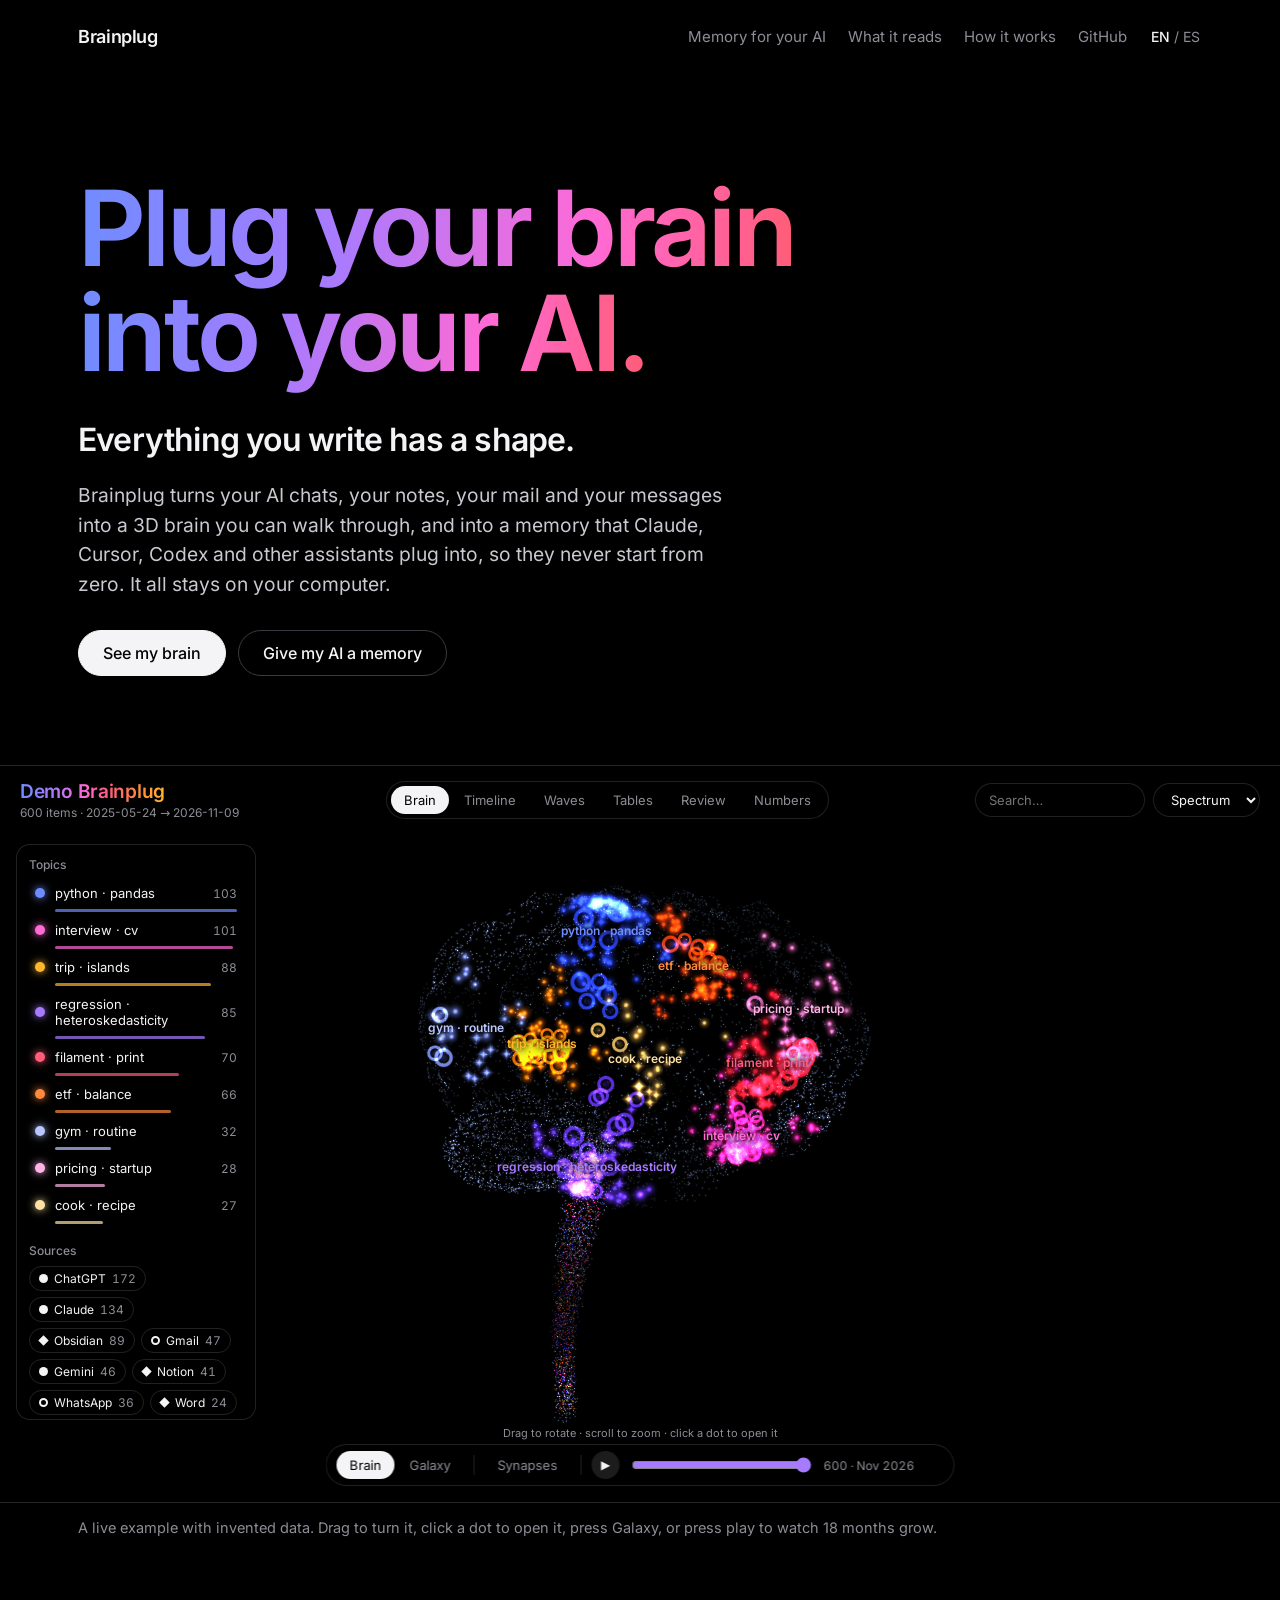
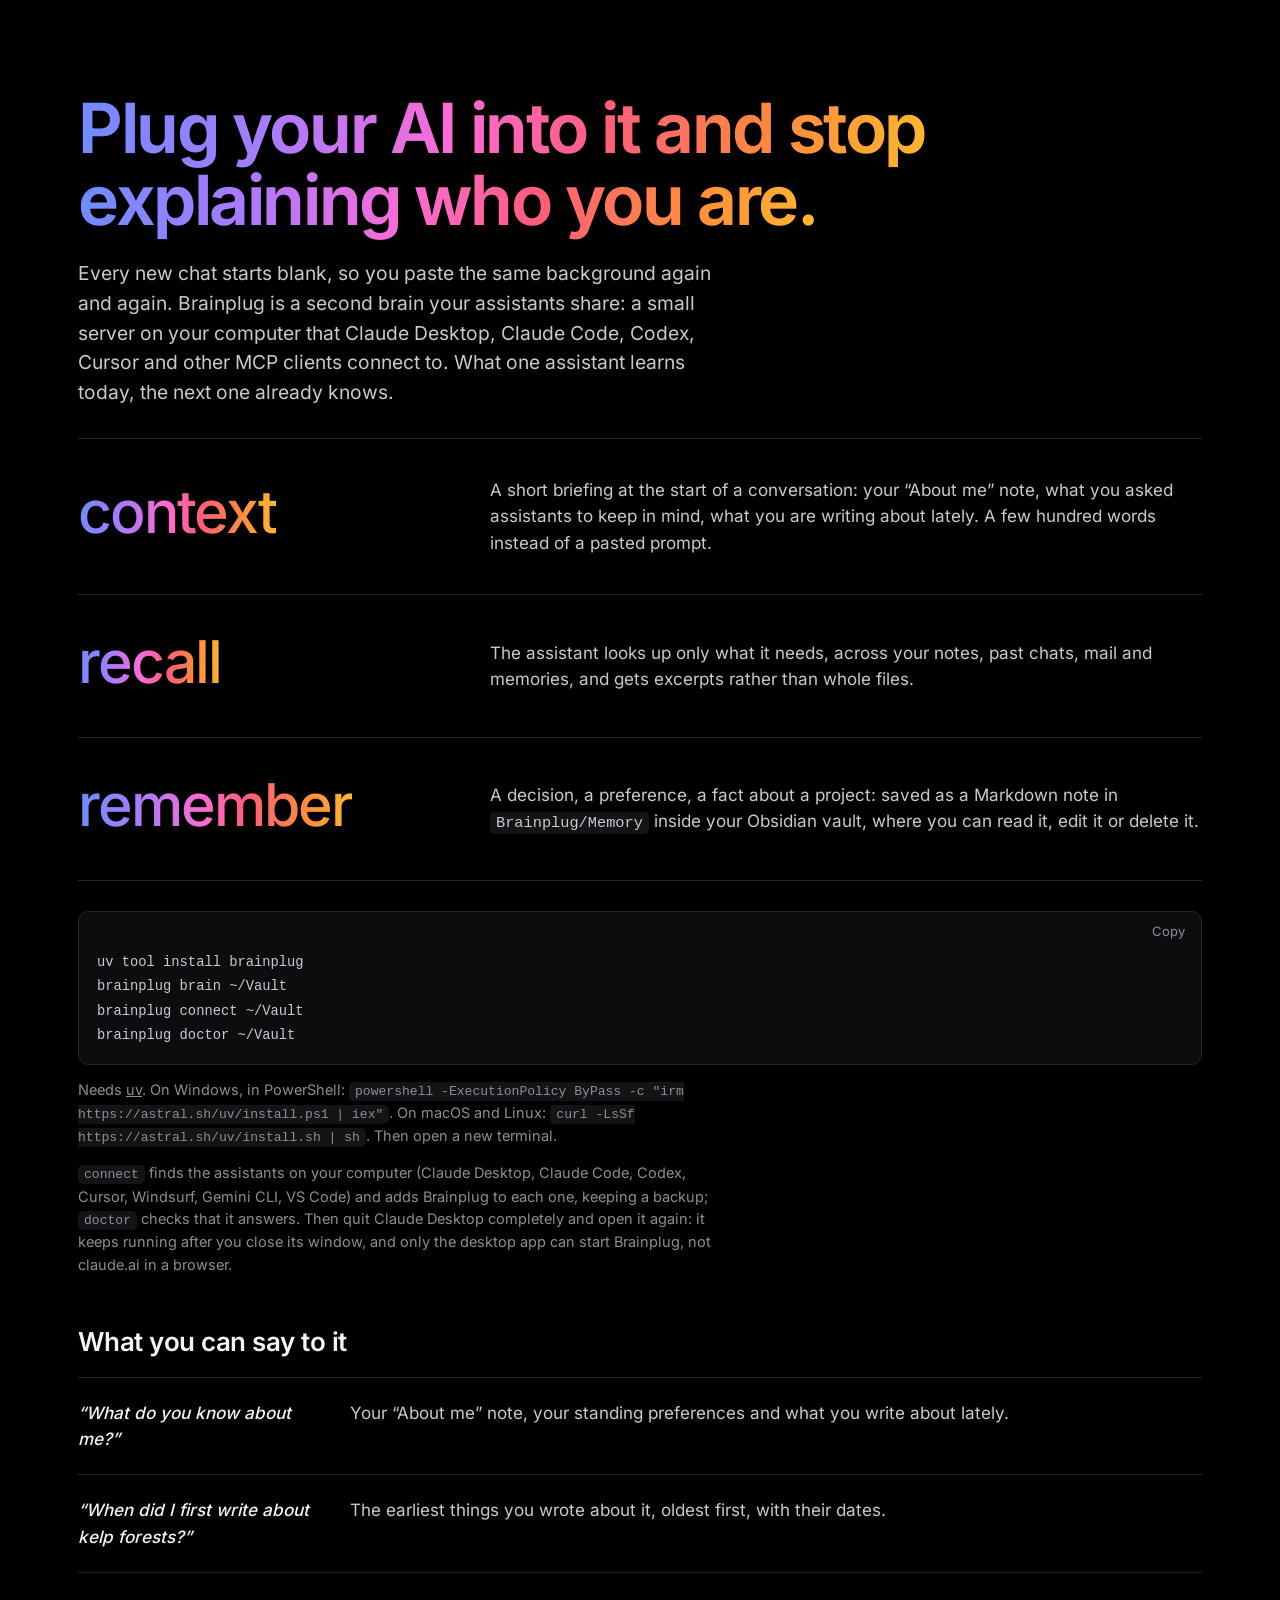
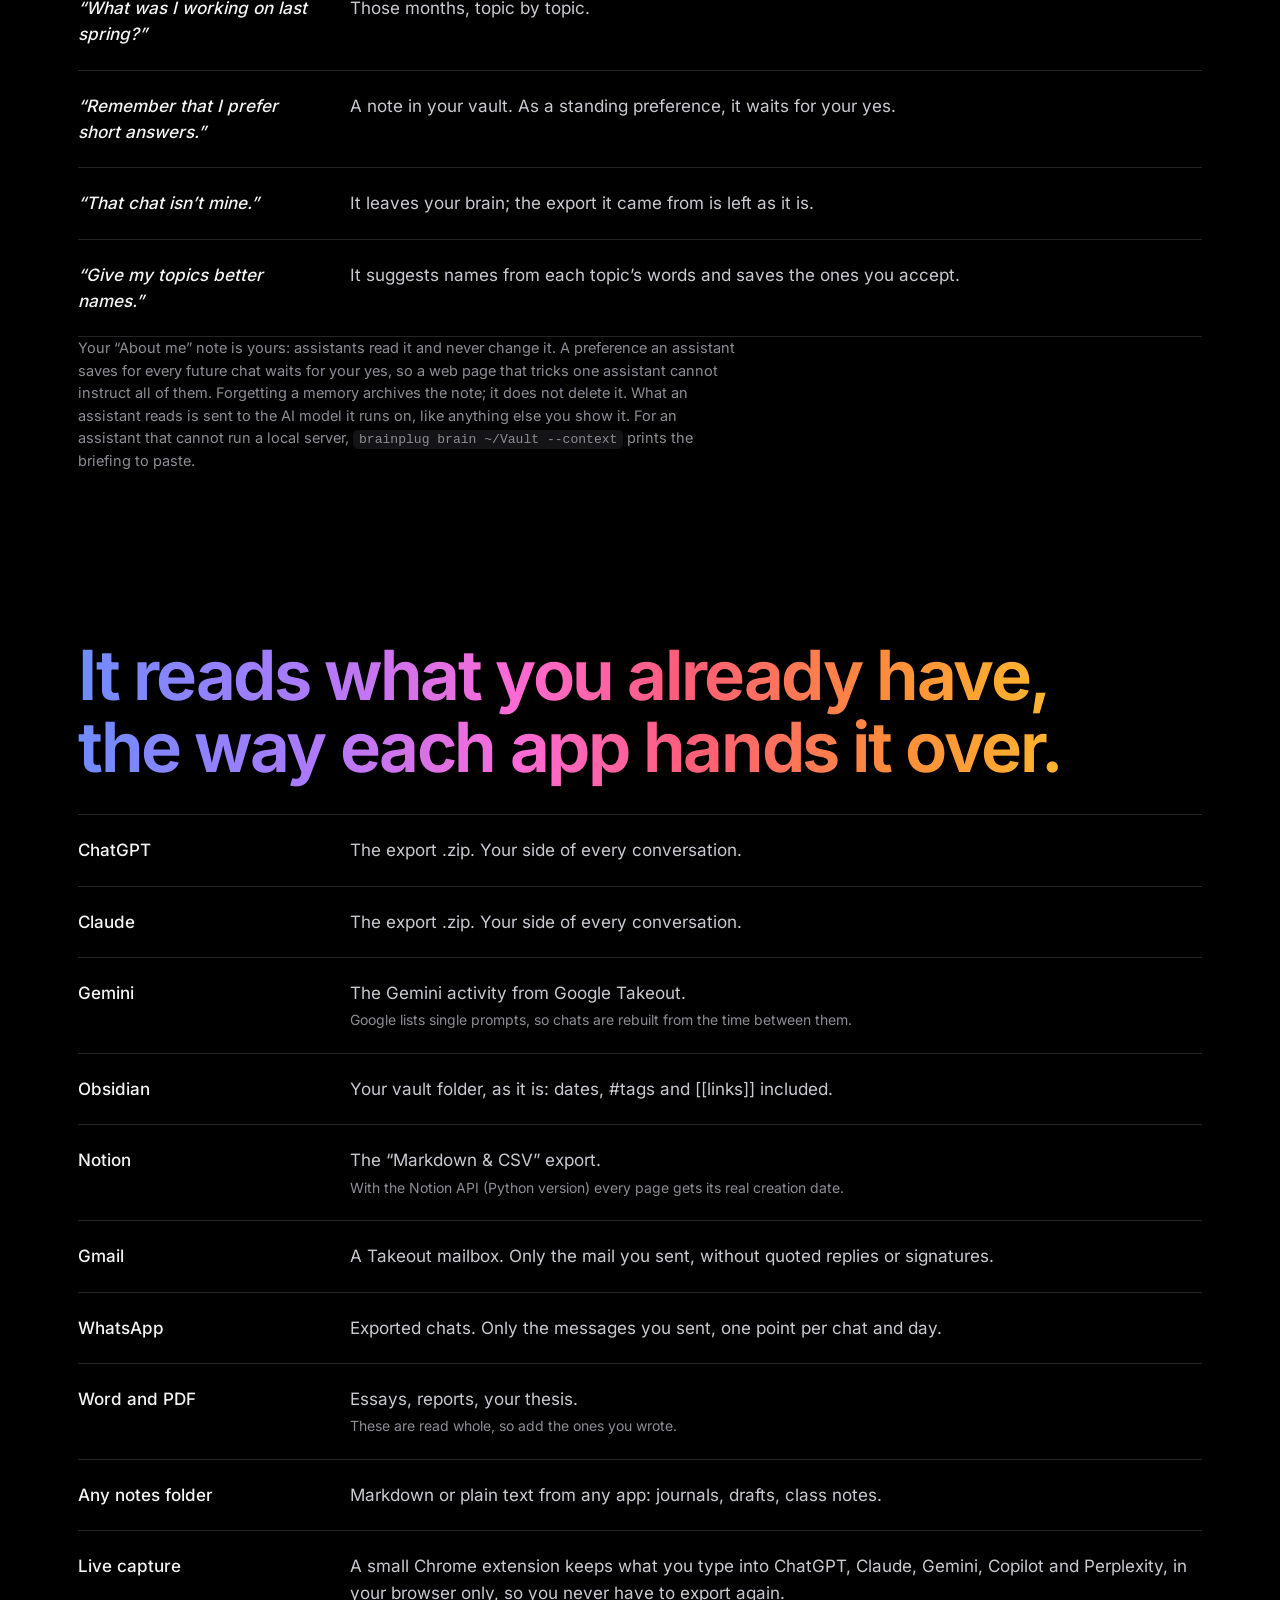
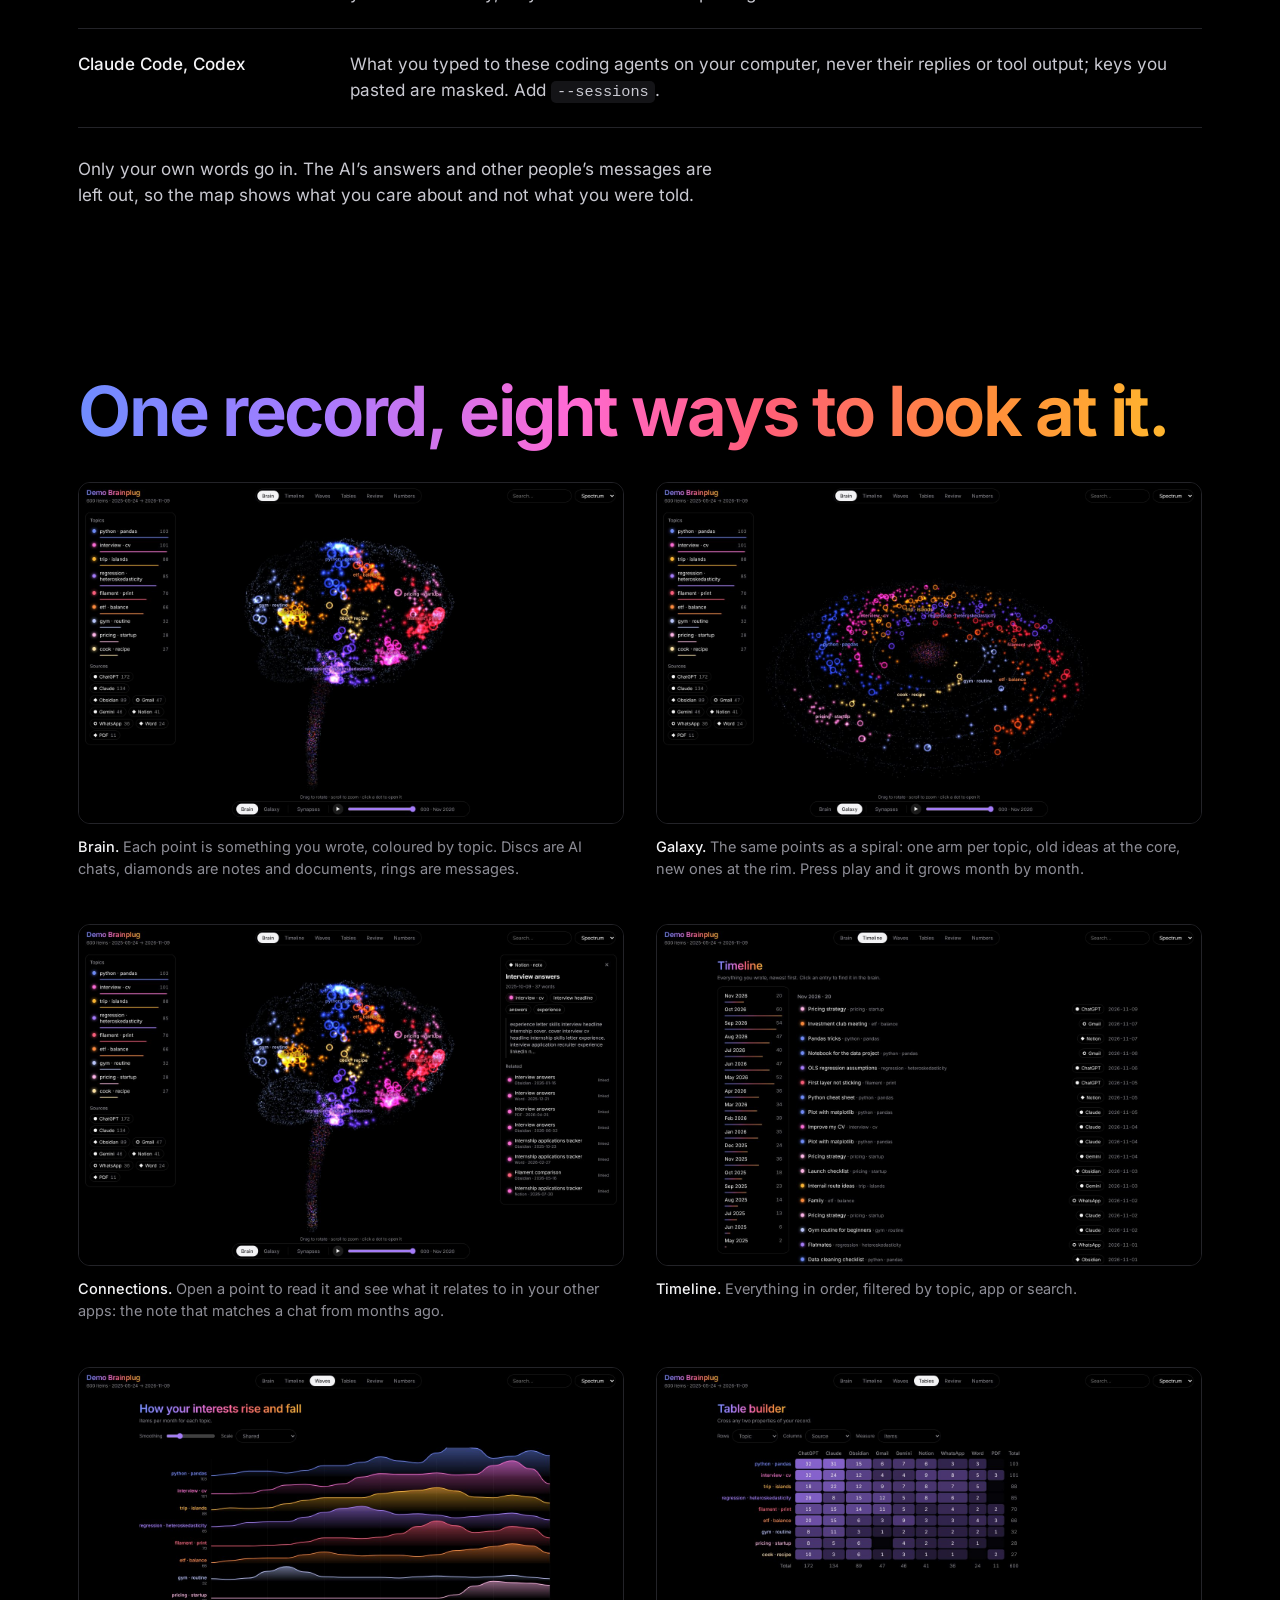
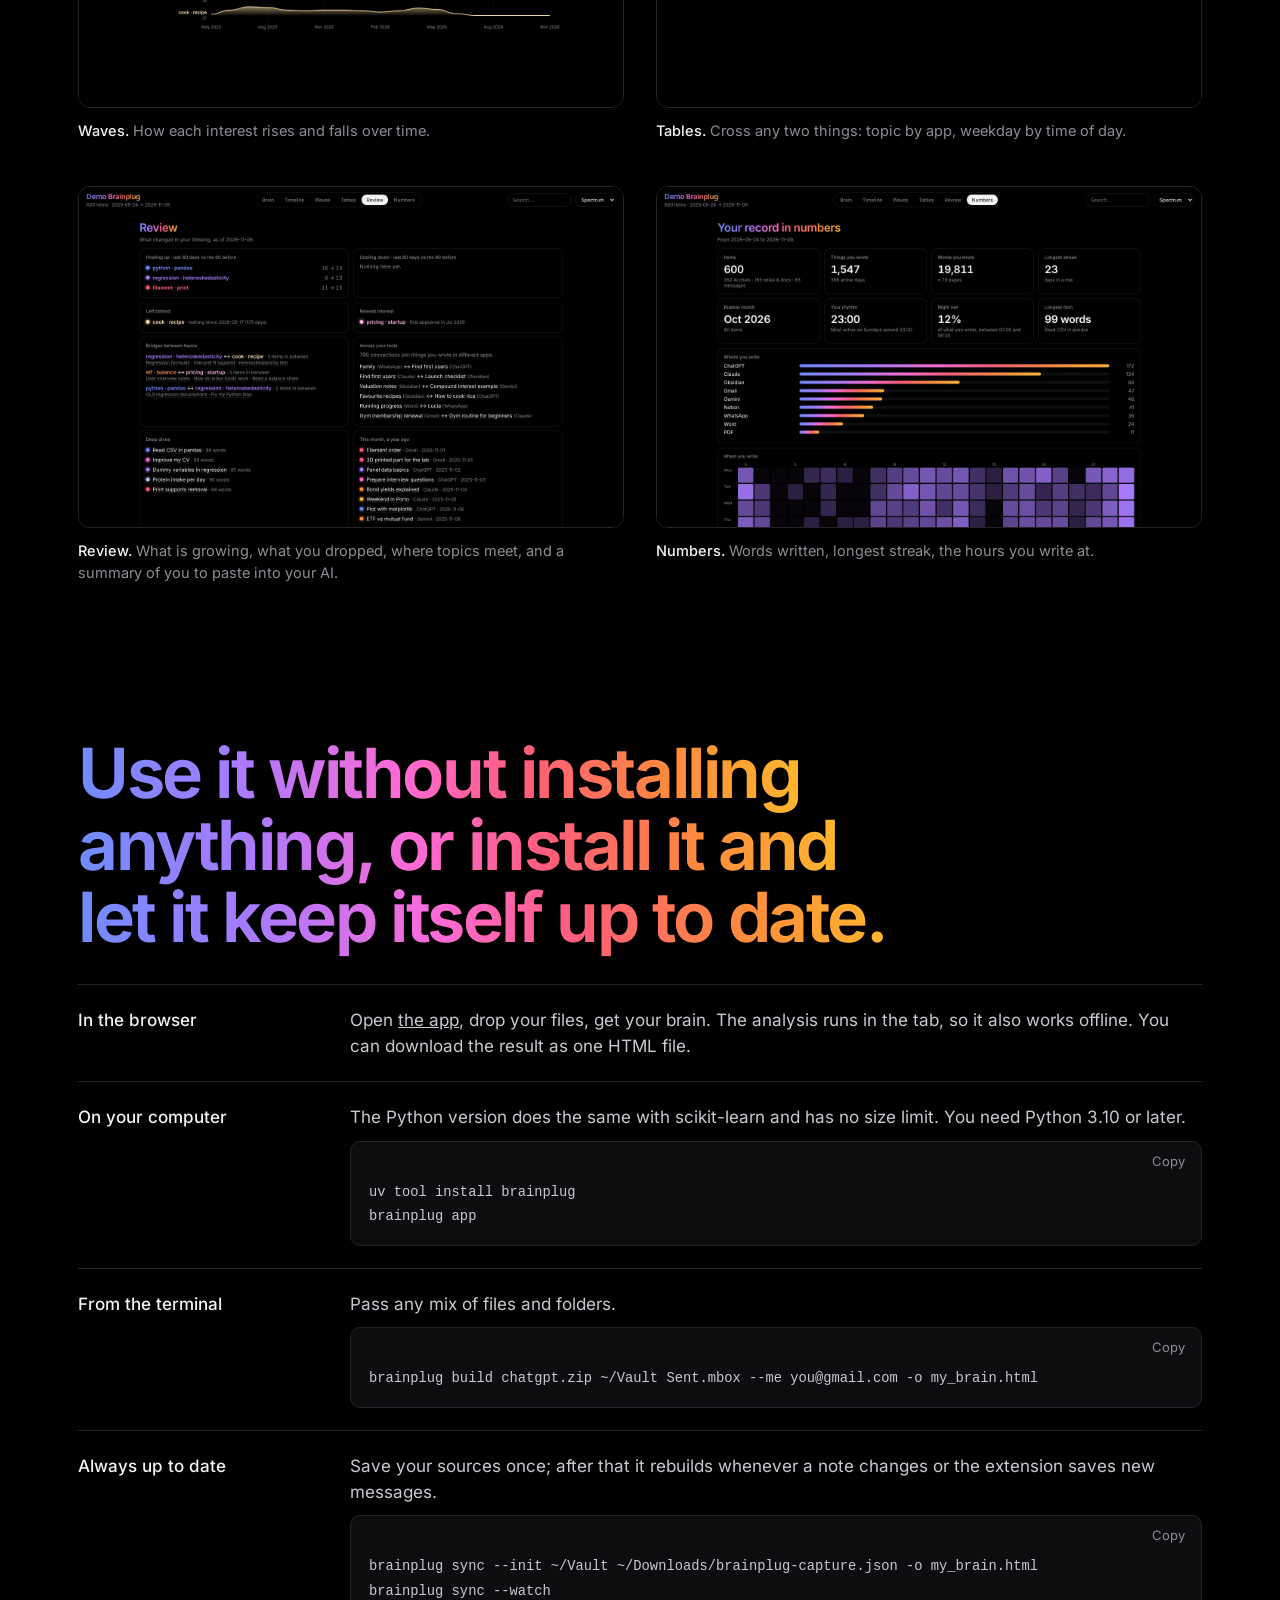
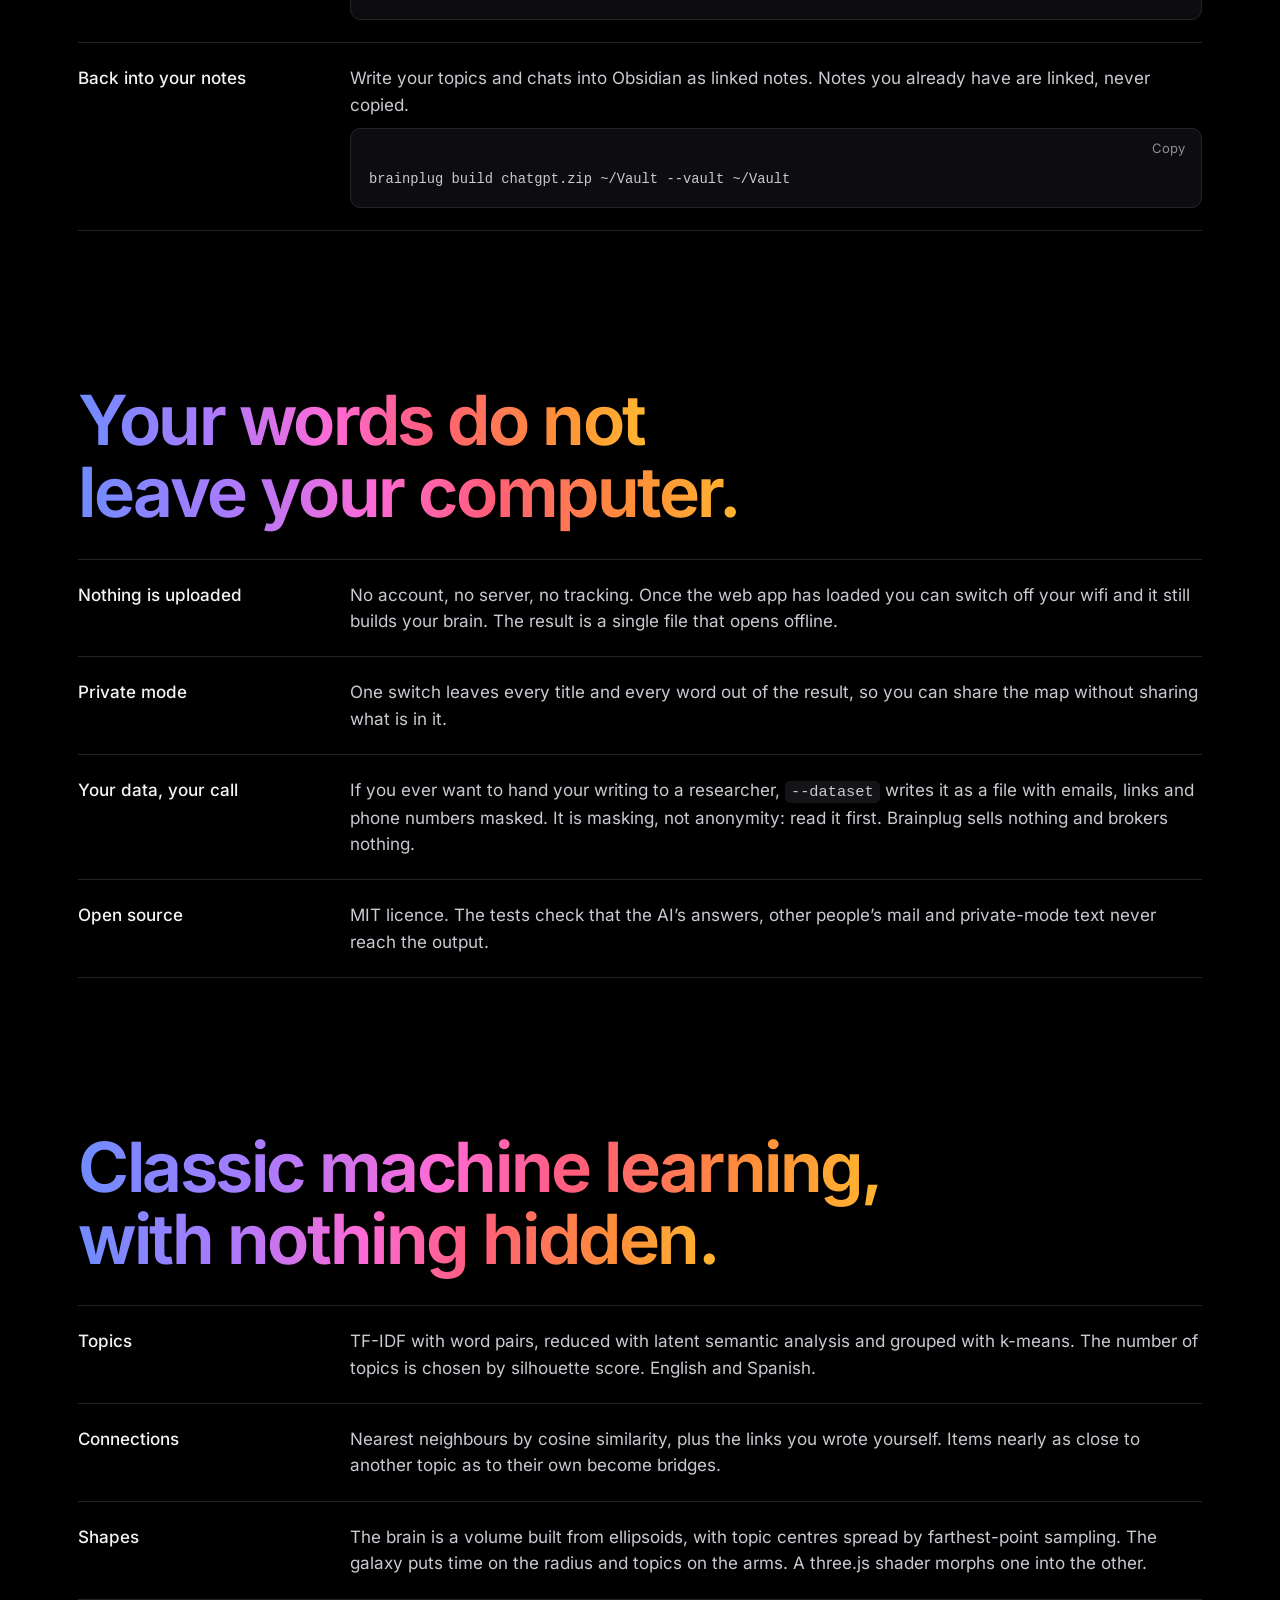
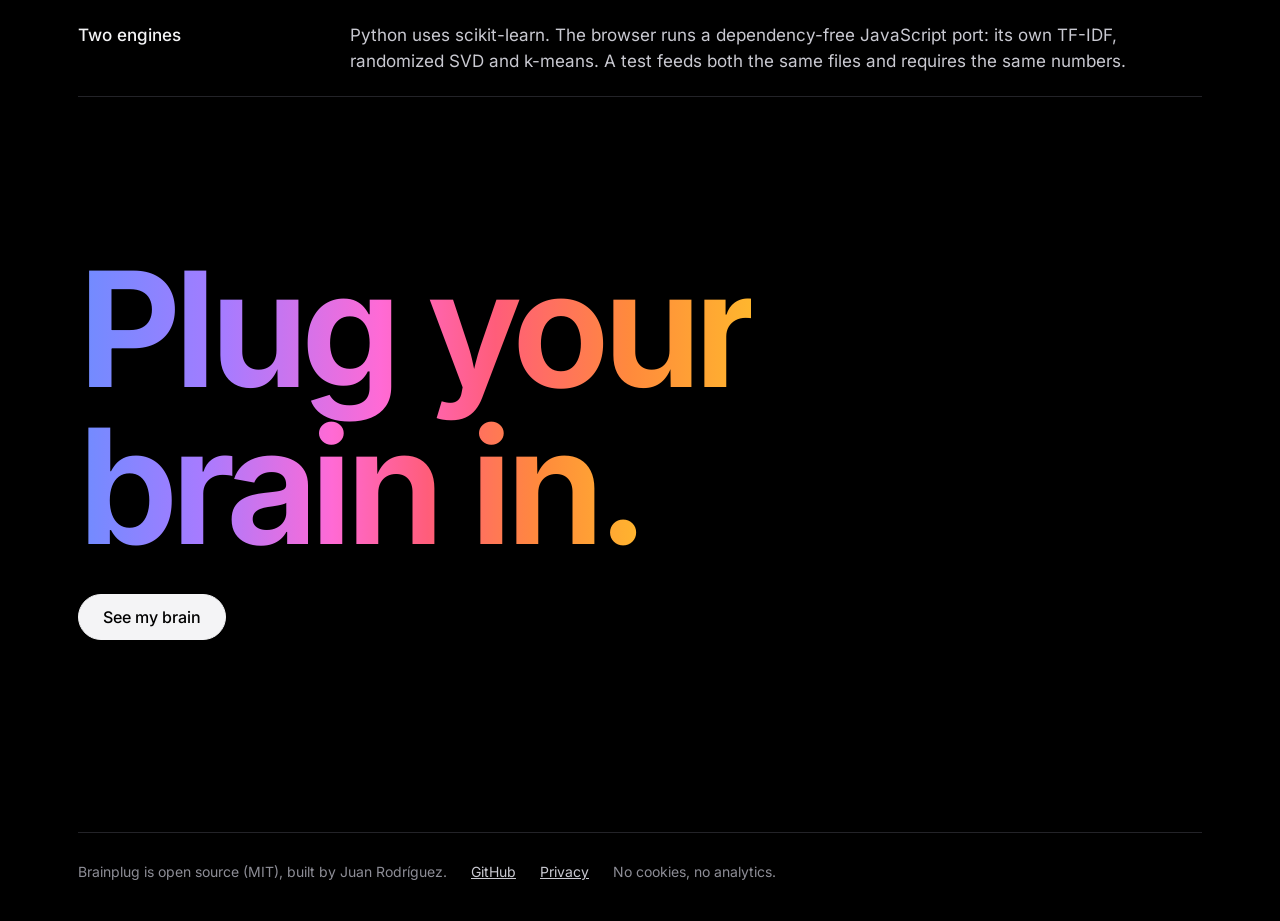
==== commit 6aa73cac: "Site and README: how to get uv, and how to restart Claude Desktop The first Windows install stopped " ====
--- a/docs/index.html
+++ b/docs/index.html
@@ -94,6 +94,7 @@
 brainplug brain ~/Vault
 brainplug connect ~/Vault
 brainplug doctor ~/Vault</code></pre>
+      <p class="note" data-i="agUv" style="max-width:660px"></p>
       <p class="note" data-i="agCfg" style="max-width:660px"></p>
       <p class="saying" data-i="sayT"></p>
       <ul class="rows said">
@@ -232,7 +233,8 @@
     agContext: 'A short briefing at the start of a conversation: your “About me” note, what you asked assistants to keep in mind, what you are writing about lately. A few hundred words instead of a pasted prompt.',
     agRecall: 'The assistant looks up only what it needs, across your notes, past chats, mail and memories, and gets excerpts rather than whole files.',
     agRemember: 'A decision, a preference, a fact about a project: saved as a Markdown note in <code>Brainplug/Memory</code> inside your Obsidian vault, where you can read it, edit it or delete it.',
-    agCfg: '<code>connect</code> finds the assistants on your computer (Claude Desktop, Claude Code, Codex, Cursor, Windsurf, Gemini CLI, VS Code) and adds Brainplug to each one, keeping a backup; <code>doctor</code> checks that it answers.',
+    agCfg: '<code>connect</code> finds the assistants on your computer (Claude Desktop, Claude Code, Codex, Cursor, Windsurf, Gemini CLI, VS Code) and adds Brainplug to each one, keeping a backup; <code>doctor</code> checks that it answers. Then quit Claude Desktop completely and open it again: it keeps running after you close its window, and only the desktop app can start Brainplug, not claude.ai in a browser.',
+    agUv: 'Needs <a href="https://docs.astral.sh/uv/">uv</a>. On Windows, in PowerShell: <code>powershell -ExecutionPolicy ByPass -c "irm https://astral.sh/uv/install.ps1 | iex"</code>. On macOS and Linux: <code>curl -LsSf https://astral.sh/uv/install.sh | sh</code>. Then open a new terminal.',
     agNote: 'Your “About me” note is yours: assistants read it and never change it. A preference an assistant saves for every future chat waits for your yes, so a web page that tricks one assistant cannot instruct all of them. Forgetting a memory archives the note; it does not delete it. What an assistant reads is sent to the AI model it runs on, like anything else you show it. For an assistant that cannot run a local server, <code>brainplug brain ~/Vault --context</code> prints the briefing to paste.',
     sayT: 'What you can say to it', s1: '“What do you know about me?”', s1w: 'Your “About me” note, your standing preferences and what you write about lately.', s2: '“When did I first write about kelp forests?”', s2w: 'The earliest things you wrote about it, oldest first, with their dates.', s3: '“What was I working on last spring?”', s3w: 'Those months, topic by topic.', s4: '“Remember that I prefer short answers.”', s4w: 'A note in your vault. As a standing preference, it waits for your yes.', s5: '“That chat isn’t mine.”', s5w: 'It leaves your brain; the export it came from is left as it is.', s6: '“Give my topics better names.”', s6w: 'It suggests names from each topic’s words and saves the ones you accept.', rSessions: 'What you typed to these coding agents on your computer, never their replies or tool output; keys you pasted are masked. Add <code>--sessions</code>.', privacy: 'Privacy',
     prSay: 'Your words do not leave your computer.',
@@ -287,7 +289,8 @@
     agContext: 'Un resumen corto al empezar la conversación: tu nota «Sobre mí», lo que has pedido a los asistentes que tengan presente y de qué escribes últimamente. Unos cientos de palabras en lugar de un prompt pegado.',
     agRecall: 'El asistente busca solo lo que necesita entre tus notas, chats antiguos, correos y recuerdos, y recibe fragmentos en vez de archivos enteros.',
     agRemember: 'Una decisión, una preferencia, un dato de un proyecto: se guarda como nota Markdown en <code>Brainplug/Memory</code>, dentro de tu bóveda de Obsidian, donde puedes leerla, editarla o borrarla.',
-    agCfg: '<code>connect</code> encuentra los asistentes de tu ordenador (Claude Desktop, Claude Code, Codex, Cursor, Windsurf, Gemini CLI, VS Code) y añade Brainplug a cada uno, guardando una copia; <code>doctor</code> comprueba que responde.',
+    agCfg: '<code>connect</code> encuentra los asistentes de tu ordenador (Claude Desktop, Claude Code, Codex, Cursor, Windsurf, Gemini CLI, VS Code) y añade Brainplug a cada uno, guardando una copia; <code>doctor</code> comprueba que responde. Después cierra Claude Desktop del todo y vuelve a abrirlo: sigue funcionando aunque cierres la ventana, y solo la aplicación de escritorio puede arrancar Brainplug, no claude.ai en el navegador.',
+    agUv: 'Necesitas <a href="https://docs.astral.sh/uv/">uv</a>. En Windows, en PowerShell: <code>powershell -ExecutionPolicy ByPass -c "irm https://astral.sh/uv/install.ps1 | iex"</code>. En macOS y Linux: <code>curl -LsSf https://astral.sh/uv/install.sh | sh</code>. Después abre una terminal nueva.',
     agNote: 'Tu nota «Sobre mí» es tuya: los asistentes la leen y nunca la cambian. Una preferencia que un asistente guarda para todos los chats futuros espera tu visto bueno, así que una web que engañe a un asistente no puede dar instrucciones a todos. Olvidar un recuerdo archiva la nota; no la borra. Lo que un asistente lee se envía al modelo de IA con el que funciona, igual que cualquier otra cosa que le enseñes. Para un asistente que no puede usar un servidor local, <code>brainplug brain ~/Vault --context</code> imprime el resumen para pegarlo.',
     sayT: 'Qué puedes decirle', s1: '«¿Qué sabes de mí?»', s1w: 'Tu nota «Sobre mí», tus preferencias permanentes y de qué escribes últimamente.', s2: '«¿Cuándo escribí por primera vez sobre los bosques de algas?»', s2w: 'Lo primero que escribiste sobre ello, de lo más antiguo a lo más reciente, con fechas.', s3: '«¿En qué estaba trabajando la primavera pasada?»', s3w: 'Esos meses, tema a tema.', s4: '«Recuerda que prefiero respuestas cortas.»', s4w: 'Una nota en tu bóveda. Como preferencia permanente, espera tu visto bueno.', s5: '«Ese chat no es mío.»', s5w: 'Sale de tu cerebro; la exportación de la que vino no cambia.', s6: '«Pon mejores nombres a mis temas.»', s6w: 'Propone nombres a partir de las palabras de cada tema y guarda los que aceptes.', rSessions: 'Lo que escribiste a estos agentes de programación en tu ordenador, nunca sus respuestas ni la salida de sus herramientas; las claves que pegaste se ocultan. Añade <code>--sessions</code>.', privacy: 'Privacidad',
     prSay: 'Tus palabras no salen de tu ordenador.',
